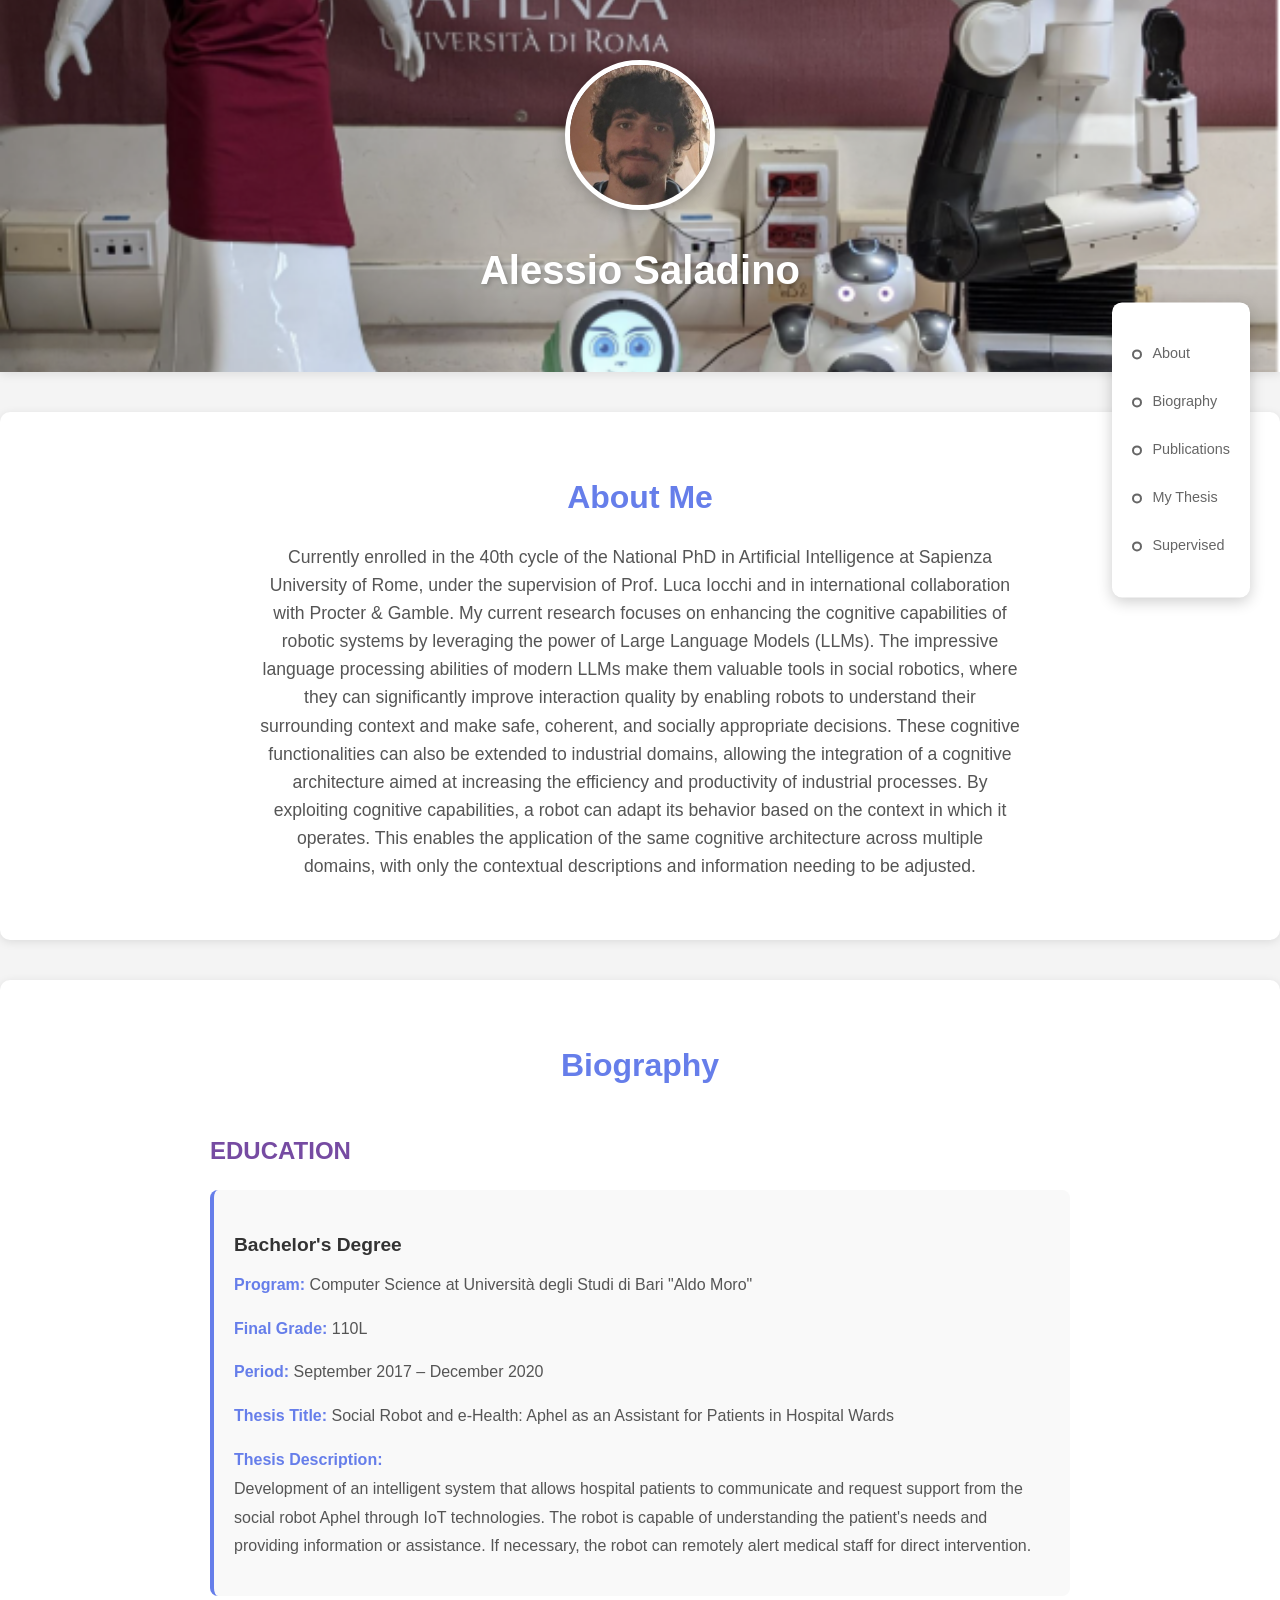
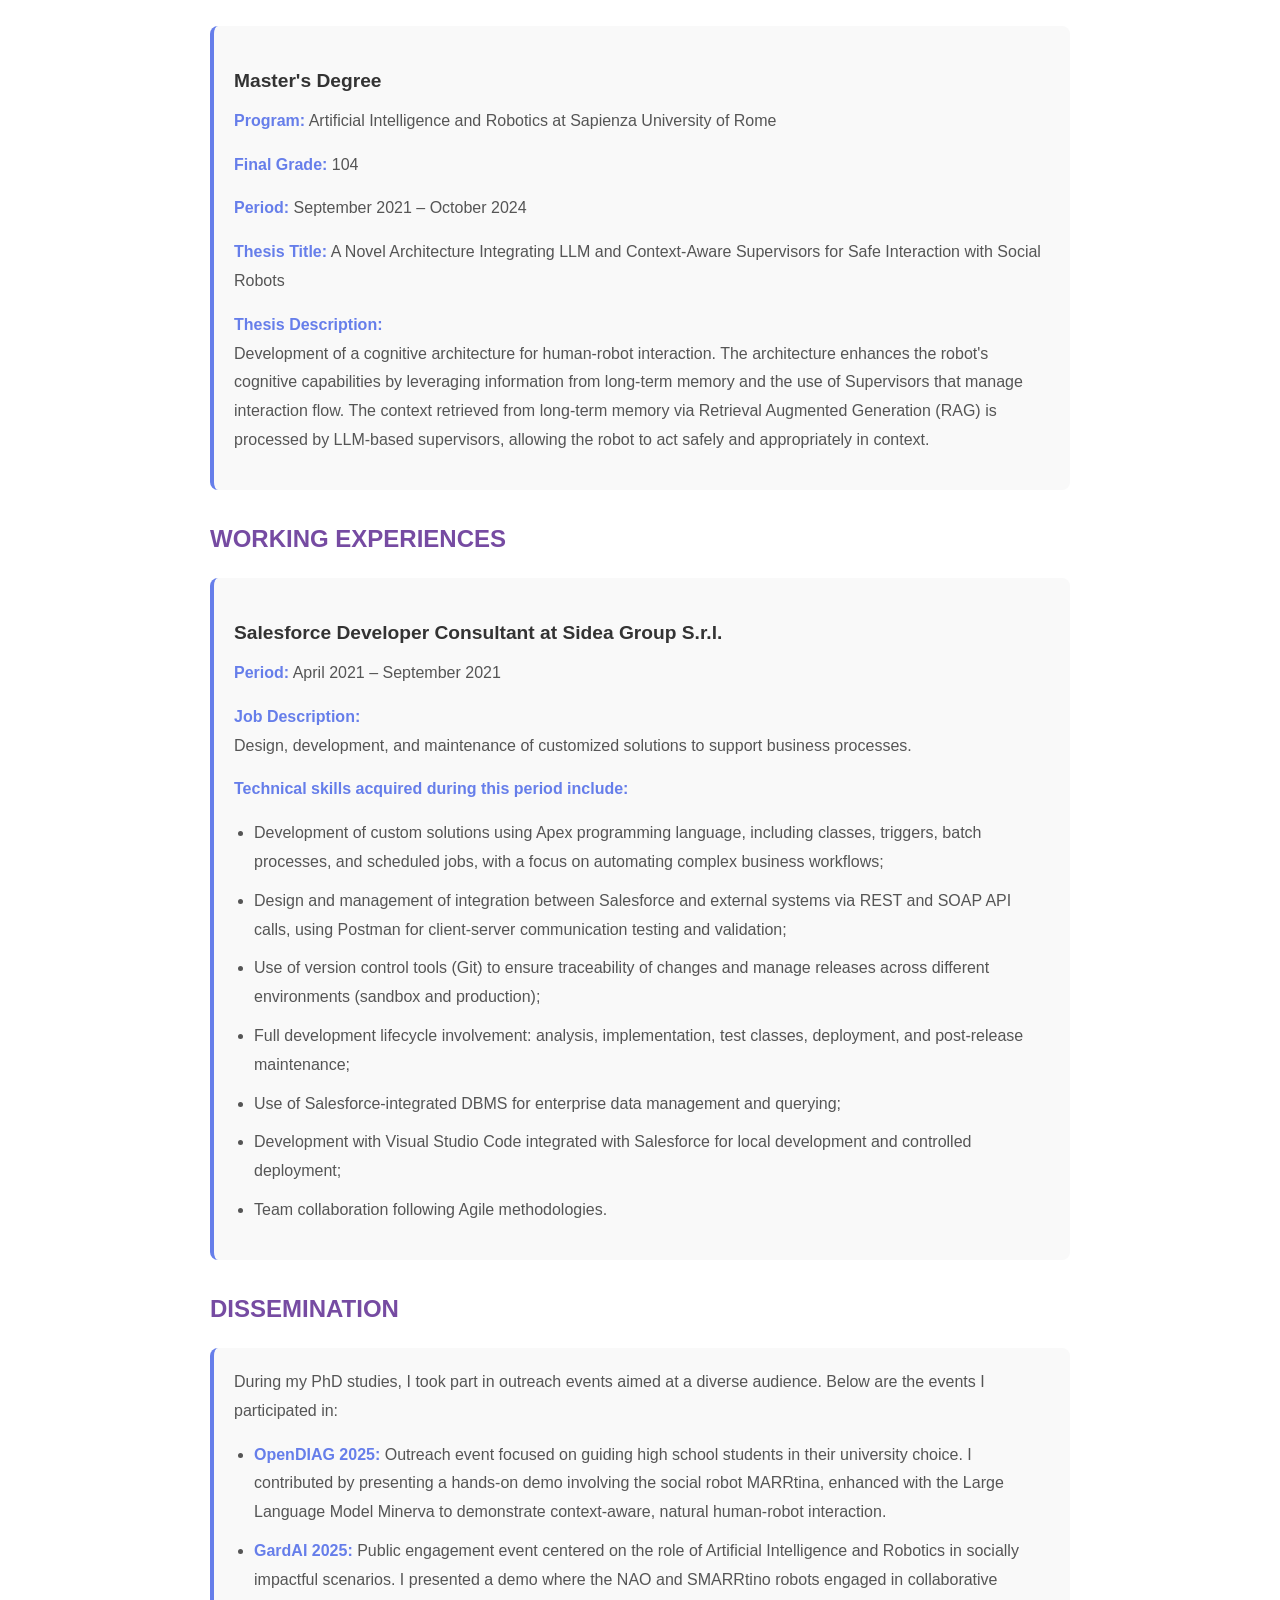
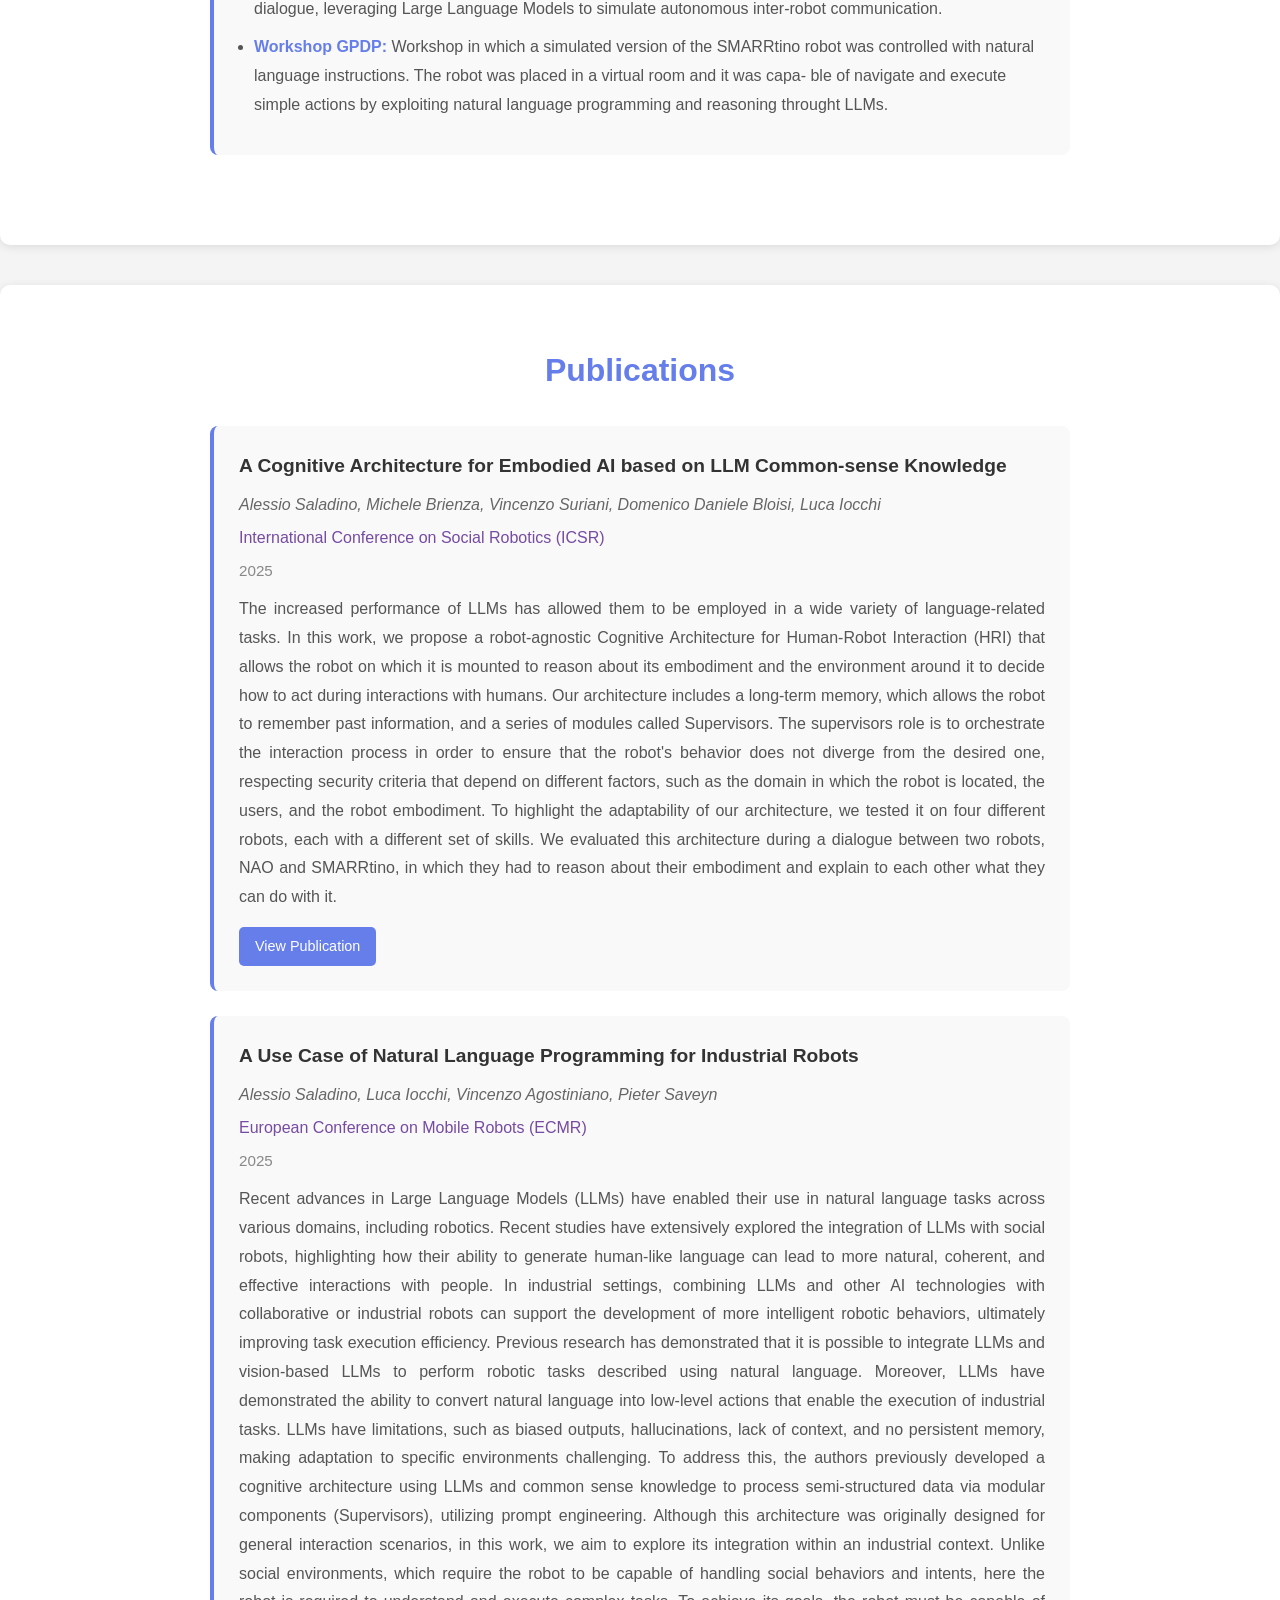
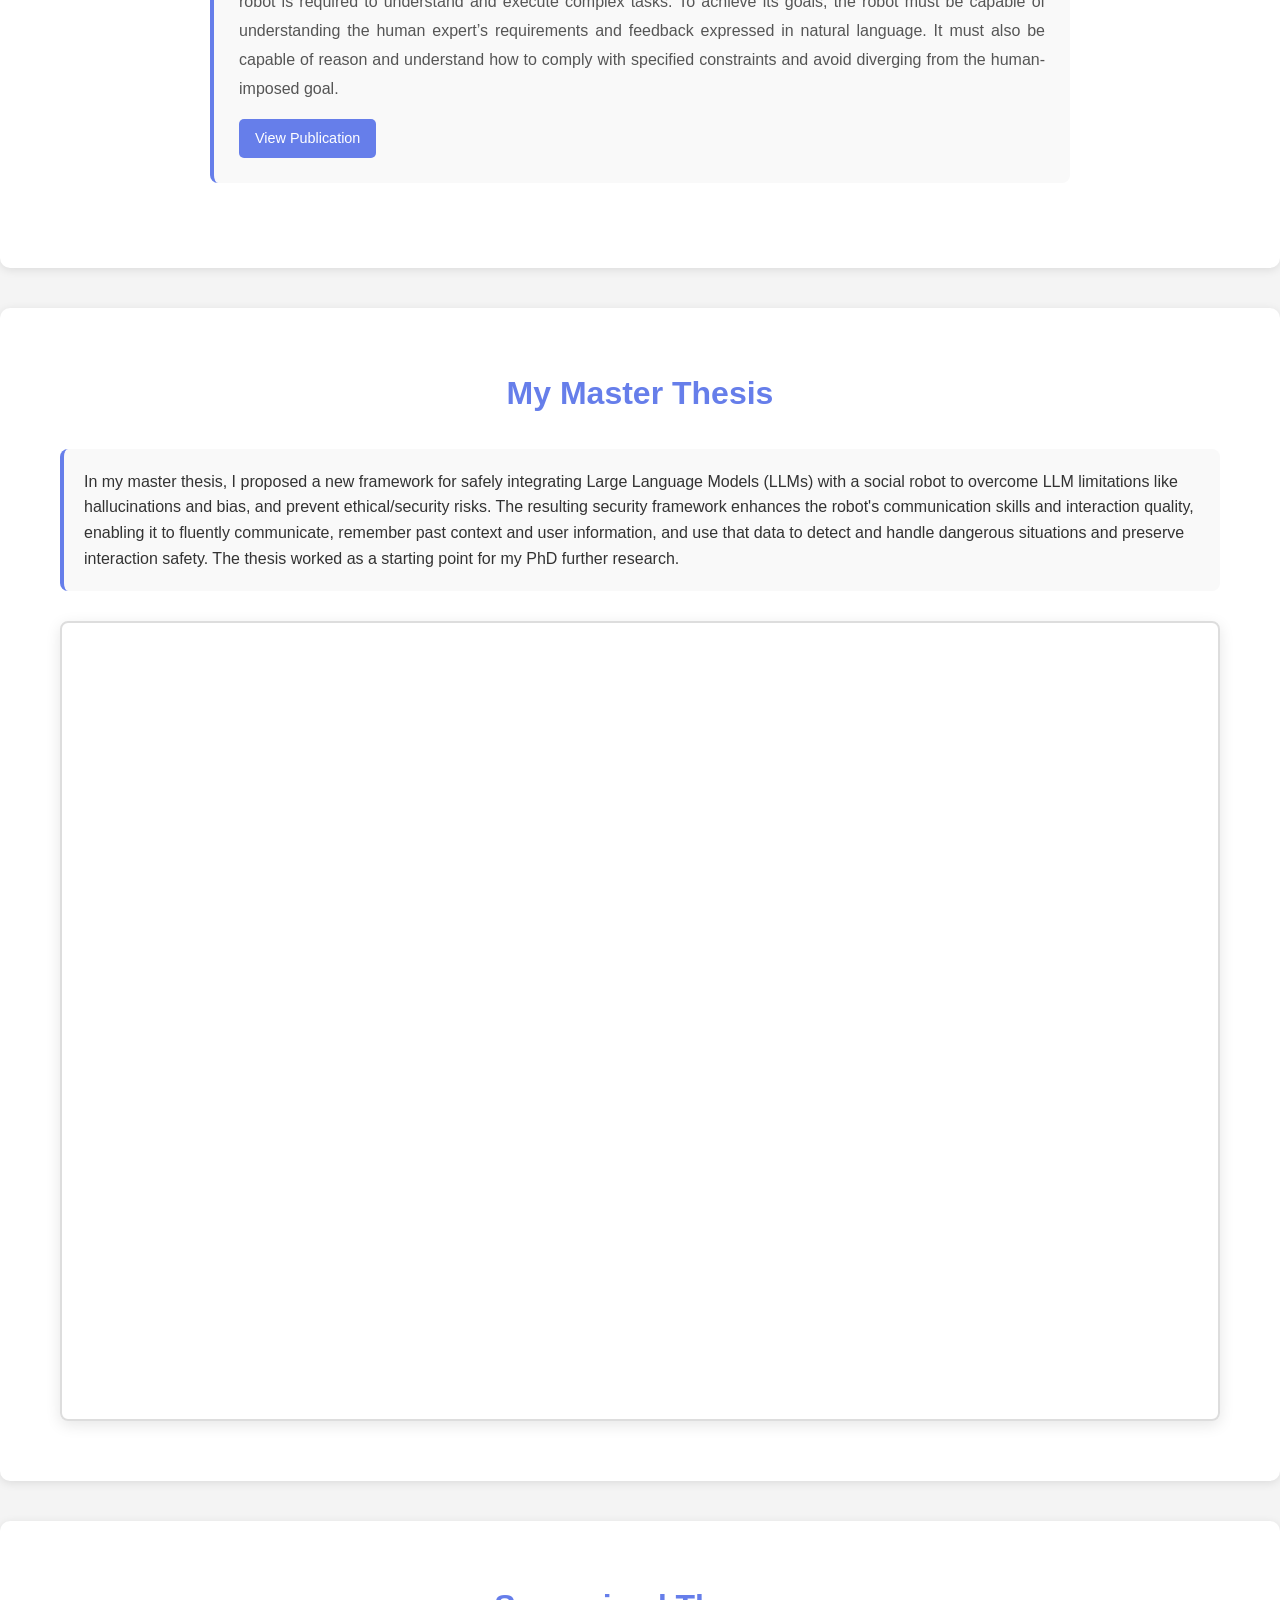
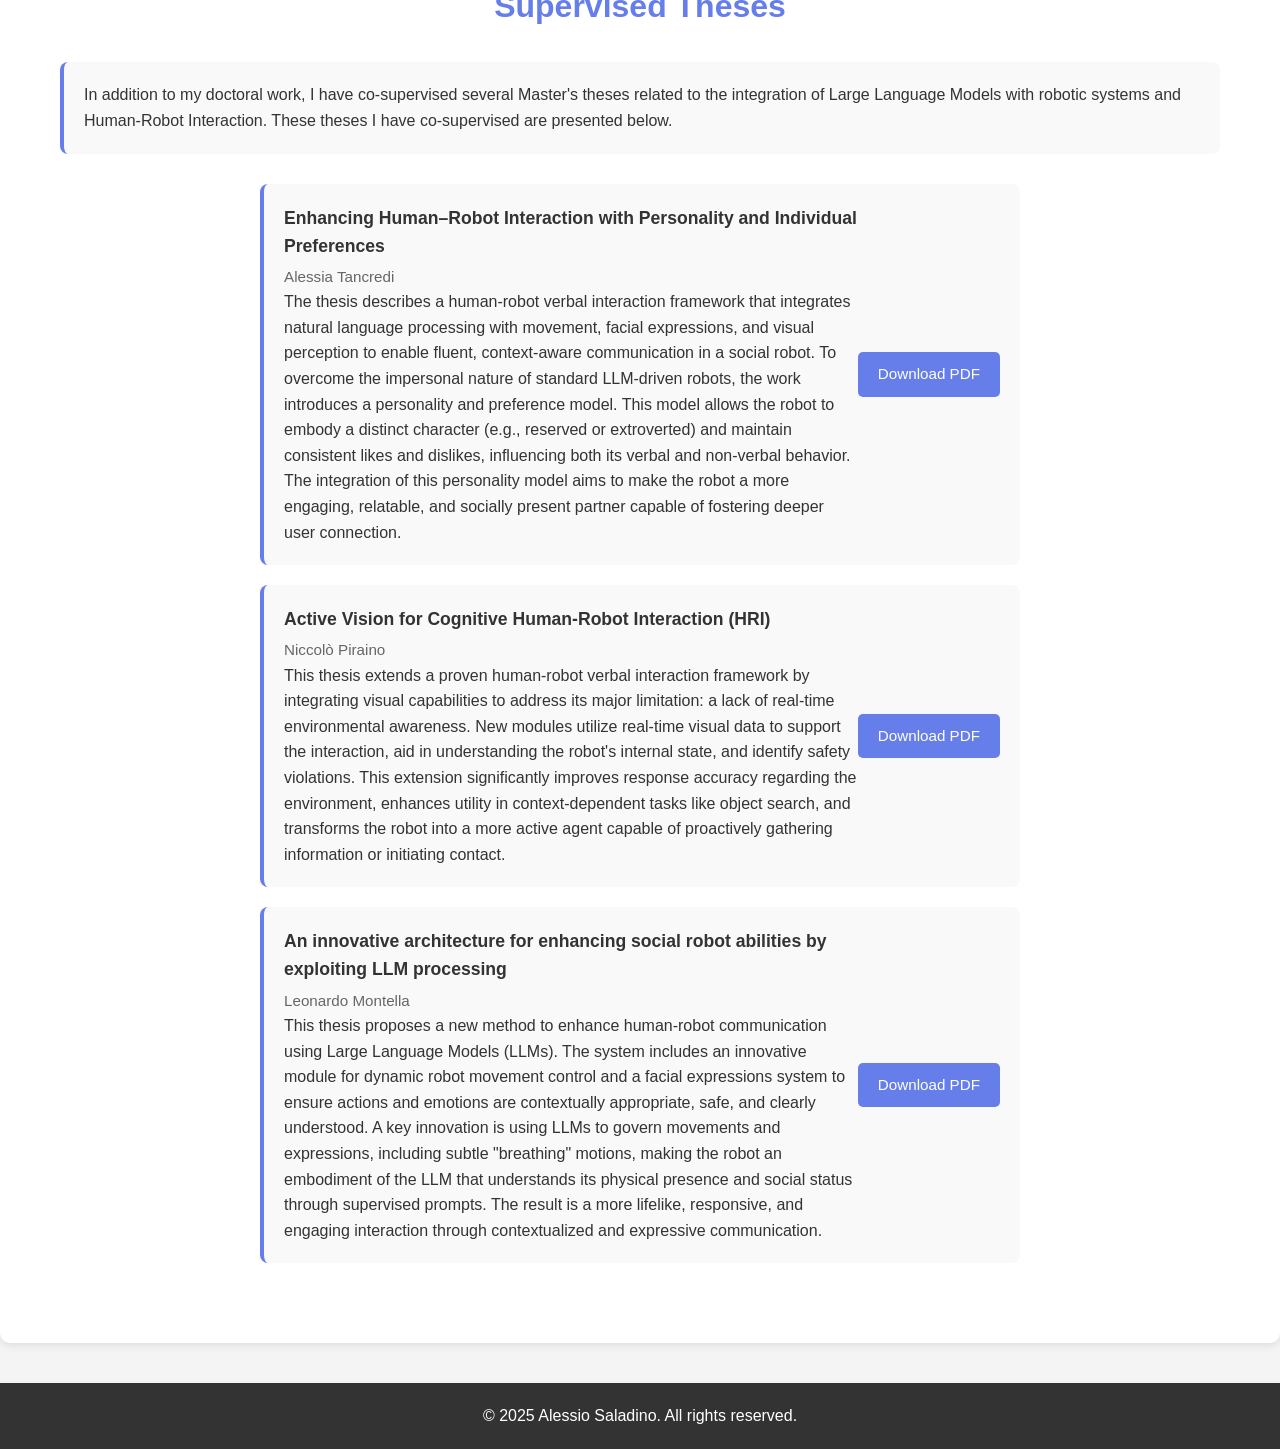
==== index.html @ 9eb8f5cb "added thesis" ====
<!DOCTYPE html>
<html lang="en">
<head>
    <meta charset="UTF-8">
    <meta name="viewport" content="width=device-width, initial-scale=1.0">
    <title>Alessio - Homepage</title>
    <style>
        * {
            margin: 0;
            padding: 0;
            box-sizing: border-box;
        }

        body {
            font-family: 'Segoe UI', Tahoma, Geneva, Verdana, sans-serif;
            line-height: 1.6;
            color: #333;
            background-color: #f4f4f4;
        }

        .container {
            max-width: 1200px;
            margin: 0 auto;
            padding: 0 20px;
        }

        /* Sidebar Navigation */
        .sidebar {
            position: fixed;
            top: 50%;
            right: 30px;
            transform: translateY(-50%);
            background: white;
            padding: 20px 15px;
            border-radius: 10px;
            box-shadow: 0 4px 15px rgba(0,0,0,0.2);
            z-index: 1000;
            transition: opacity 0.3s ease;
        }

        .sidebar.hidden {
            opacity: 0;
            pointer-events: none;
        }

        .sidebar-nav {
            list-style: none;
        }

        .sidebar-nav li {
            margin: 15px 0;
        }

        .sidebar-nav a {
            display: flex;
            align-items: center;
            text-decoration: none;
            color: #666;
            font-size: 0.9em;
            transition: all 0.3s ease;
            padding: 5px;
        }

        .sidebar-nav a:hover {
            color: #667eea;
            transform: translateX(-3px);
        }

        .sidebar-nav a.active {
            color: #667eea;
            font-weight: bold;
        }

        .nav-dot {
            width: 10px;
            height: 10px;
            border-radius: 50%;
            border: 2px solid #666;
            margin-right: 10px;
            transition: all 0.3s ease;
        }

        .sidebar-nav a:hover .nav-dot,
        .sidebar-nav a.active .nav-dot {
            background: #667eea;
            border-color: #667eea;
        }

        /* Mobile sidebar toggle */
        .sidebar-toggle {
            display: none;
            position: fixed;
            bottom: 20px;
            right: 20px;
            width: 50px;
            height: 50px;
            background: #667eea;
            color: white;
            border: none;
            border-radius: 50%;
            font-size: 1.5em;
            cursor: pointer;
            box-shadow: 0 4px 15px rgba(0,0,0,0.3);
            z-index: 1001;
            transition: background 0.3s ease;
        }

        .sidebar-toggle:hover {
            background: #764ba2;
        }

        /* Header Section */
        header {
            background: url('background.png') center/contain no-repeat;
            background-size: 100% auto;
            color: white;
            padding: 60px 0;
            text-align: center;
            box-shadow: 0 2px 10px rgba(0,0,0,0.1);
        }

        .profile-picture {
            width: 150px;
            height: 150px;
            border-radius: 50%;
            border: 5px solid white;
            object-fit: cover;
            margin-bottom: 20px;
            box-shadow: 0 4px 15px rgba(0,0,0,0.2);
        }

        header h1 {
            font-size: 2.5em;
            margin-bottom: 10px;
            text-shadow: 2px 2px 4px rgba(0,0,0,0.2);
        }

        /* Description Section */
        .description {
            background: white;
            padding: 60px 0;
            margin: 40px 0;
            border-radius: 10px;
            box-shadow: 0 2px 10px rgba(0,0,0,0.1);
        }

        .description h2 {
            color: #667eea;
            margin-bottom: 20px;
            font-size: 2em;
            text-align: center;
        }

        .description p {
            font-size: 1.1em;
            color: #555;
            text-align: center;
            max-width: 800px;
            margin: 0 auto;
            padding: 0 20px;
        }

        /* Biography Section */
        .biography-section {
            background: white;
            padding: 60px 0;
            margin: 40px 0;
            border-radius: 10px;
            box-shadow: 0 2px 10px rgba(0,0,0,0.1);
        }

        .biography-section h2 {
            color: #667eea;
            margin-bottom: 40px;
            font-size: 2em;
            text-align: center;
        }

        .biography-section h3 {
            color: #764ba2;
            font-size: 1.5em;
            margin-top: 30px;
            margin-bottom: 20px;
        }

        .biography-section h4 {
            color: #333;
            font-size: 1.2em;
            margin-top: 20px;
            margin-bottom: 10px;
        }

        .biography-content {
            max-width: 900px;
            margin: 0 auto;
            padding: 0 20px;
            text-align: left;
        }

        .biography-content p {
            margin-bottom: 15px;
            color: #555;
            line-height: 1.8;
        }

        .biography-content ul {
            margin-left: 20px;
            margin-bottom: 15px;
            color: #555;
        }

        .biography-content li {
            margin-bottom: 10px;
            line-height: 1.8;
        }

        .degree-info {
            margin-bottom: 30px;
            padding: 20px;
            background: #f9f9f9;
            border-radius: 8px;
            border-left: 4px solid #667eea;
        }

        .info-label {
            font-weight: bold;
            color: #667eea;
        }

        /* Publications Section */
        .publications-section {
            background: white;
            padding: 60px 0;
            margin: 40px 0;
            border-radius: 10px;
            box-shadow: 0 2px 10px rgba(0,0,0,0.1);
        }

        .publications-section h2 {
            color: #667eea;
            margin-bottom: 30px;
            font-size: 2em;
            text-align: center;
        }

        .publication-list {
            max-width: 900px;
            margin: 0 auto;
            padding: 0 20px;
        }

        .publication-item {
            background: #f9f9f9;
            padding: 25px;
            margin-bottom: 25px;
            border-radius: 8px;
            border-left: 4px solid #667eea;
            transition: transform 0.2s ease, box-shadow 0.2s ease;
        }

        .publication-item:hover {
            transform: translateY(-2px);
            box-shadow: 0 4px 12px rgba(0,0,0,0.15);
        }

        .publication-title {
            font-size: 1.2em;
            font-weight: bold;
            color: #333;
            margin-bottom: 10px;
        }

        .publication-authors {
            color: #666;
            font-style: italic;
            margin-bottom: 8px;
        }

        .publication-venue {
            color: #764ba2;
            font-weight: 500;
            margin-bottom: 8px;
        }

        .publication-year {
            color: #888;
            font-size: 0.95em;
            margin-bottom: 12px;
        }

        .publication-abstract {
            color: #555;
            line-height: 1.8;
            margin-bottom: 15px;
            text-align: justify;
        }

        .publication-link {
            display: inline-block;
            padding: 8px 16px;
            background: #667eea;
            color: white;
            text-decoration: none;
            border-radius: 5px;
            font-size: 0.9em;
            transition: background 0.3s ease;
        }

        .publication-link:hover {
            background: #764ba2;
        }

        /* Thesis Section */
        .thesis-section {
            background: white;
            padding: 60px 0;
            margin: 40px 0;
            border-radius: 10px;
            box-shadow: 0 2px 10px rgba(0,0,0,0.1);
        }

        .thesis-section h2 {
            color: #667eea;
            margin-bottom: 30px;
            font-size: 2em;
            text-align: center;
        }

        .pdf-container {
            width: 100%;
            height: 800px;
            border: 2px solid #ddd;
            border-radius: 8px;
            overflow: hidden;
            box-shadow: 0 4px 15px rgba(0,0,0,0.1);
        }

        .pdf-container iframe {
            width: 100%;
            height: 100%;
            border: none;
        }

        .pdf-fallback {
            text-align: center;
            padding: 40px;
        }

        .pdf-fallback a {
            display: inline-block;
            padding: 15px 30px;
            background: #667eea;
            color: white;
            text-decoration: none;
            border-radius: 5px;
            font-size: 1.1em;
            transition: background 0.3s ease;
        }

        .pdf-fallback a:hover {
            background: #764ba2;
        }

        /* Supervised Theses Section */
        .supervised-section {
            background: white;
            padding: 60px 0;
            margin: 40px 0;
            border-radius: 10px;
            box-shadow: 0 2px 10px rgba(0,0,0,0.1);
        }

        .supervised-section h2 {
            color: #667eea;
            margin-bottom: 30px;
            font-size: 2em;
            text-align: center;
        }

        .thesis-list {
            max-width: 800px;
            margin: 0 auto;
            padding: 0 20px;
        }

        .thesis-item {
            background: #f9f9f9;
            padding: 20px;
            margin-bottom: 20px;
            border-radius: 8px;
            border-left: 4px solid #667eea;
            display: flex;
            justify-content: space-between;
            align-items: center;
            transition: transform 0.2s ease, box-shadow 0.2s ease;
        }

        .thesis-item:hover {
            transform: translateY(-2px);
            box-shadow: 0 4px 12px rgba(0,0,0,0.15);
        }

        .thesis-info {
            flex: 1;
        }

        .thesis-title {
            font-size: 1.1em;
            font-weight: bold;
            color: #333;
            margin-bottom: 5px;
        }

        .thesis-author {
            color: #666;
            font-size: 0.95em;
        }

        .download-btn {
            display: inline-block;
            padding: 10px 20px;
            background: #667eea;
            color: white;
            text-decoration: none;
            border-radius: 5px;
            font-size: 0.95em;
            transition: background 0.3s ease;
            white-space: nowrap;
        }

        .download-btn:hover {
            background: #764ba2;
        }

        /* Footer */
        footer {
            background: #333;
            color: white;
            text-align: center;
            padding: 20px 0;
            margin-top: 40px;
        }

        /* Responsive Design */
        @media (max-width: 768px) {
            header h1 {
                font-size: 2em;
            }

            .profile-picture {
                width: 120px;
                height: 120px;
            }

            .sidebar {
                top: auto;
                bottom: 80px;
                right: 20px;
                transform: none;
            }

            .sidebar.mobile-hidden {
                opacity: 0;
                pointer-events: none;
            }

            .sidebar-toggle {
                display: block;
            }

            .description h2,
            .biography-section h2,
            .publications-section h2,
            .thesis-section h2,
            .supervised-section h2 {
                font-size: 1.5em;
            }

            .publication-title {
                font-size: 1.1em;
            }

            .thesis-item {
                flex-direction: column;
                align-items: flex-start;
            }

            .download-btn {
                margin-top: 10px;
                width: 100%;
                text-align: center;
            }

            .biography-section h3 {
                font-size: 1.3em;
            }

            .biography-section h4 {
                font-size: 1.1em;
            }

            .pdf-container {
                height: 600px;
            }
        }
    </style>
</head>
<body>
    <!-- Sidebar Navigation -->
    <nav class="sidebar mobile-hidden">
        <ul class="sidebar-nav">
            <li><a href="#about" class="nav-link"><span class="nav-dot"></span>About</a></li>
            <li><a href="#biography" class="nav-link"><span class="nav-dot"></span>Biography</a></li>
            <li><a href="#publications" class="nav-link"><span class="nav-dot"></span>Publications</a></li>
            <li><a href="#thesis" class="nav-link"><span class="nav-dot"></span>My Thesis</a></li>
            <li><a href="#supervised" class="nav-link"><span class="nav-dot"></span>Supervised</a></li>
        </ul>
    </nav>

    <!-- Mobile Sidebar Toggle -->
    <button class="sidebar-toggle" onclick="toggleSidebar()">☰</button>

    <!-- Header with Profile -->
    <header id="home">
        <div class="container">
            <img src="profile.jpg" alt="Profile Picture" class="profile-picture">
            <h1>Alessio Saladino</h1>
        </div>
    </header>

    <!-- Description Section -->
    <section class="description" id="about">
        <div class="container">
            <h2>About Me</h2>
            <p>Currently enrolled in the 40th cycle of the National PhD in Artificial Intelligence at Sapienza University of Rome, under the supervision of Prof. Luca Iocchi and in international collaboration with Procter & Gamble. My current research focuses on enhancing the cognitive capabilities of robotic systems by leveraging the power of Large Language Models (LLMs). The impressive language processing abilities of modern LLMs make them valuable tools in social robotics, where they can significantly improve interaction quality by enabling robots to understand their surrounding context and make safe, coherent, and socially appropriate decisions. These cognitive functionalities can also be extended to industrial domains, allowing the integration of a cognitive architecture aimed at increasing the efficiency and productivity of industrial processes. By exploiting cognitive capabilities, a robot can adapt its behavior based on the context in which it operates. This enables the application of the same cognitive architecture across multiple domains, with only the contextual descriptions and information needing to be adjusted.</p>
        </div>
    </section>

    <!-- Biography Section -->
    <section class="biography-section" id="biography">
        <div class="container">
            <h2>Biography</h2>
            <div class="biography-content">
                
                <h3>EDUCATION</h3>
                
                <div class="degree-info">
                    <h4>Bachelor's Degree</h4>
                    <p><span class="info-label">Program:</span> Computer Science at Università degli Studi di Bari "Aldo Moro"</p>
                    <p><span class="info-label">Final Grade:</span> 110L</p>
                    <p><span class="info-label">Period:</span> September 2017 – December 2020</p>
                    <p><span class="info-label">Thesis Title:</span> Social Robot and e-Health: Aphel as an Assistant for Patients in Hospital Wards</p>
                    <p><span class="info-label">Thesis Description:</span><br>
                    Development of an intelligent system that allows hospital patients to communicate and request support from the social robot Aphel through IoT technologies. The robot is capable of understanding the patient's needs and providing information or assistance. If necessary, the robot can remotely alert medical staff for direct intervention.</p>
                </div>

                <div class="degree-info">
                    <h4>Master's Degree</h4>
                    <p><span class="info-label">Program:</span> Artificial Intelligence and Robotics at Sapienza University of Rome</p>
                    <p><span class="info-label">Final Grade:</span> 104</p>
                    <p><span class="info-label">Period:</span> September 2021 – October 2024</p>
                    <p><span class="info-label">Thesis Title:</span> A Novel Architecture Integrating LLM and Context-Aware Supervisors for Safe Interaction with Social Robots</p>
                    <p><span class="info-label">Thesis Description:</span><br>
                    Development of a cognitive architecture for human-robot interaction. The architecture enhances the robot's cognitive capabilities by leveraging information from long-term memory and the use of Supervisors that manage interaction flow. The context retrieved from long-term memory via Retrieval Augmented Generation (RAG) is processed by LLM-based supervisors, allowing the robot to act safely and appropriately in context.</p>
                </div>

                <h3>WORKING EXPERIENCES</h3>
                
                <div class="degree-info">
                    <h4>Salesforce Developer Consultant at Sidea Group S.r.l.</h4>
                    <p><span class="info-label">Period:</span> April 2021 – September 2021</p>
                    <p><span class="info-label">Job Description:</span><br>
                    Design, development, and maintenance of customized solutions to support business processes.</p>
                    <p><span class="info-label">Technical skills acquired during this period include:</span></p>
                    <ul>
                        <li>Development of custom solutions using Apex programming language, including classes, triggers, batch processes, and scheduled jobs, with a focus on automating complex business workflows;</li>
                        <li>Design and management of integration between Salesforce and external systems via REST and SOAP API calls, using Postman for client-server communication testing and validation;</li>
                        <li>Use of version control tools (Git) to ensure traceability of changes and manage releases across different environments (sandbox and production);</li>
                        <li>Full development lifecycle involvement: analysis, implementation, test classes, deployment, and post-release maintenance;</li>
                        <li>Use of Salesforce-integrated DBMS for enterprise data management and querying;</li>
                        <li>Development with Visual Studio Code integrated with Salesforce for local development and controlled deployment;</li>
                        <li>Team collaboration following Agile methodologies.</li>
                    </ul>
                </div>
                    <h3>DISSEMINATION</h3>
                    
                    <div class="degree-info">
                    <p>During my PhD studies, I took part in outreach events aimed at a diverse audience. Below are the events I participated in:</p>
                    
                    <ul>
                        
                        
                        <li><span class="info-label">OpenDIAG 2025:</span> Outreach event focused on guiding high school students in their university choice. I contributed by presenting a hands-on demo involving the social robot MARRtina, enhanced with the Large Language Model Minerva to demonstrate context-aware, natural human-robot interaction.</li>
                        <li><span class="info-label">GardAI 2025:</span> Public engagement event centered on the role of Artificial Intelligence and Robotics in socially impactful scenarios. I presented a demo where the NAO and SMARRtino robots engaged in collaborative dialogue, leveraging Large Language Models to simulate autonomous inter-robot communication.</li>
                        <li><span class="info-label">Workshop GPDP:</span> Workshop in which a simulated version of the SMARRtino robot was controlled with natural language instructions. The robot was placed in a virtual room and it was capa- ble of navigate and execute simple actions by exploiting natural language programming and reasoning throught LLMs.</li>
                   
                    </ul>
                </div>
            </div>
        </div>
    </section>

    <!-- Publications Section -->
    <section class="publications-section" id="publications">
        <div class="container">
            <h2>Publications</h2>
            <div class="publication-list">
                <div class="publication-item">
                    <div class="publication-title">A Cognitive Architecture for Embodied AI based on LLM Common-sense Knowledge</div>
                    <div class="publication-authors">Alessio Saladino, Michele Brienza, Vincenzo Suriani, Domenico Daniele Bloisi, Luca Iocchi</div>
                    <div class="publication-venue">International Conference on Social Robotics (ICSR)</div>
                    <div class="publication-year">2025</div>
                    <div class="publication-abstract">
                        The increased performance of LLMs has allowed them to be employed in a wide variety of language-related tasks. In this work, we propose a robot-agnostic Cognitive Architecture for Human-Robot Interaction (HRI) that allows the robot on which it is mounted to reason about its embodiment and the environment around it to decide how to act during interactions with humans. Our architecture includes a long-term memory, which allows the robot to remember past information, and a series of modules called Supervisors. The supervisors role is to orchestrate the interaction process in order to ensure that the robot's behavior does not diverge from the desired one, respecting security criteria that depend on different factors, such as the domain in which the robot is located, the users, and the robot embodiment. To highlight the adaptability of our architecture, we tested it on four different robots, each with a different set of skills. We evaluated this architecture during a dialogue between two robots, NAO and SMARRtino, in which they had to reason about their embodiment and explain to each other what they can do with it.
                    </div>
                    <a href="https://iris.unibas.it/handle/11563/204559" target="_blank" class="publication-link">View Publication</a>
                </div>

                <div class="publication-item">
                    <div class="publication-title">A Use Case of Natural Language Programming for Industrial Robots</div>
                    <div class="publication-authors">Alessio Saladino, Luca Iocchi, Vincenzo Agostiniano, Pieter Saveyn</div>
                    <div class="publication-venue">European Conference on Mobile Robots (ECMR)</div>
                    <div class="publication-year">2025</div>
                    <div class="publication-abstract">
                        Recent advances in Large Language Models (LLMs) have enabled their use in natural language tasks across various domains, including robotics. Recent studies have extensively explored the integration of LLMs with social robots, highlighting how their ability to generate human-like language can lead to more natural, coherent, and effective interactions with people. In industrial settings, combining LLMs and other AI technologies with collaborative or industrial robots can support the development of more intelligent robotic behaviors, ultimately improving task execution efficiency. Previous research has demonstrated that it is possible to integrate LLMs and vision-based LLMs to perform robotic tasks described using natural language. Moreover, LLMs have demonstrated the ability to convert natural language into low-level actions that enable the execution of industrial tasks. LLMs have limitations, such as biased outputs, hallucinations, lack of context, and no persistent memory, making adaptation to specific environments challenging. To address this, the authors previously developed a cognitive architecture using LLMs and common sense knowledge to process semi-structured data via modular components (Supervisors), utilizing prompt engineering. Although this architecture was originally designed for general interaction scenarios, in this work, we aim to explore its integration within an industrial context. Unlike social environments, which require the robot to be capable of handling social behaviors and intents, here the robot is required to understand and execute complex tasks. To achieve its goals, the robot must be capable of understanding the human expert’s requirements and feedback expressed in natural language. It must also be capable of reason and understand how to comply with specified constraints and avoid diverging from the human-imposed goal. 
                    </div>
                    <a href="https://iris.uniroma1.it/handle/11573/1750041" target="_blank" class="publication-link">View Publication</a>
                </div>
            </div>
        </div>
    </section>

    <!-- Thesis PDF Section -->
    <section class="thesis-section" id="thesis">
        <div class="container">
            <h2>My Master Thesis</h2>

            <div class="degree-info">
                In my master thesis, I proposed a new framework for safely integrating Large Language Models (LLMs) with a social robot to overcome LLM limitations like hallucinations and bias, and prevent ethical/security risks. The resulting security framework enhances the robot's communication skills and interaction quality, enabling it to fluently communicate, remember past context and user information, and use that data to detect and handle dangerous situations and preserve interaction safety.
The thesis worked as a starting point for my PhD further research.
            </div>

            <div class="pdf-container">
                <iframe src="Tesi.pdf" type="application/pdf">
                    <div class="pdf-fallback">
                        <p>Your browser does not support direct PDF viewing.</p>
                        <a href="Tesi.pdf" download>Download Thesis (PDF)</a>
                    </div>
                </iframe>
            </div>
        </div>
    </section>

    <!-- Supervised Theses Section -->
    <section class="supervised-section" id="supervised">
        <div class="container">
            <h2>Supervised Theses</h2>
        <div class="degree-info"> 
            In addition to my doctoral work, I have co-supervised several Master's theses related to the integration of Large Language Models with robotic systems and Human-Robot Interaction.
These theses I have co-supervised are presented below.
        </div>

            <div class="thesis-list">

                <div class="thesis-item">
                    <div class="thesis-info">
                        <div class="thesis-title">Enhancing Human–Robot Interaction with Personality and
Individual Preferences</div>
                        <div class="thesis-author">Alessia Tancredi</div>

                        <div> The thesis describes a human-robot verbal interaction framework that integrates natural language processing with movement, facial expressions, and visual perception to enable fluent, context-aware communication in a social robot. To overcome the impersonal nature of standard LLM-driven robots, the work introduces a personality and preference model. This model allows the robot to embody a distinct character (e.g., reserved or extroverted) and maintain consistent likes and dislikes, influencing both its verbal and non-verbal behavior. The integration of this personality model aims to make the robot a more engaging, relatable, and socially present partner capable of fostering deeper user connection.</div>
                    </div>
                    <a href="supervised_thesis/Tancredi.pdf" class="download-btn" download>Download PDF</a>
                </div>


                <div class="thesis-item">
                    <div class="thesis-info">
                        <div class="thesis-title">Active Vision for Cognitive Human-Robot Interaction
(HRI)</div>
                        <div class="thesis-author">Niccolò Piraino</div>

                        <div>This thesis extends a proven human-robot verbal interaction framework by integrating visual capabilities to address its major limitation: a lack of real-time environmental awareness. New modules utilize real-time visual data to support the interaction, aid in understanding the robot's internal state, and identify safety violations. This extension significantly improves response accuracy regarding the environment, enhances utility in context-dependent tasks like object search, and transforms the robot into a more active agent capable of proactively gathering information or initiating contact.</div>
                    </div>
                    <a href="supervised_thesis/Piraino.pdf" class="download-btn" download>Download PDF</a>
                </div>

                <div class="thesis-item">
                    <div class="thesis-info">
                        <div class="thesis-title">An innovative architecture for enhancing social
robot abilities by exploiting LLM processing</div>
                        <div class="thesis-author">Leonardo Montella</div>
                        <div>This thesis proposes a new method to enhance human-robot communication using Large Language Models (LLMs). The system includes an innovative module for dynamic robot movement control and a facial expressions system to ensure actions and emotions are contextually appropriate, safe, and clearly understood. A key innovation is using LLMs to govern movements and expressions, including subtle "breathing" motions, making the robot an embodiment of the LLM that understands its physical presence and social status through supervised prompts. The result is a more lifelike, responsive, and engaging interaction through contextualized and expressive communication.</div>
                    </div>
                    <a href="supervised_thesis/Montella.pdf" class="download-btn" download>Download PDF</a>
                </div>
                
                
            </div>
        </div>
    </section>

    <!-- Footer -->
    <footer>
        <div class="container">
            <p>&copy; 2025 Alessio Saladino. All rights reserved.</p>
        </div>
    </footer>

    <script>
        // Smooth scrolling for navigation links
        document.querySelectorAll('.nav-link').forEach(link => {
            link.addEventListener('click', function(e) {
                e.preventDefault();
                const targetId = this.getAttribute('href');
                const targetSection = document.querySelector(targetId);
                targetSection.scrollIntoView({ behavior: 'smooth', block: 'start' });
            });
        });

        // Highlight active section in sidebar
        window.addEventListener('scroll', function() {
            const sections = document.querySelectorAll('section');
            const navLinks = document.querySelectorAll('.nav-link');
            
            let current = '';
            sections.forEach(section => {
                const sectionTop = section.offsetTop;
                const sectionHeight = section.clientHeight;
                if (window.pageYOffset >= sectionTop - 200) {
                    current = section.getAttribute('id');
                }
            });

            navLinks.forEach(link => {
                link.classList.remove('active');
                if (link.getAttribute('href') === '#' + current) {
                    link.classList.add('active');
                }
            });
        });

        // Toggle sidebar on mobile
        function toggleSidebar() {
            const sidebar = document.querySelector('.sidebar');
            sidebar.classList.toggle('mobile-hidden');
        }
    </script>
</body>
</html>
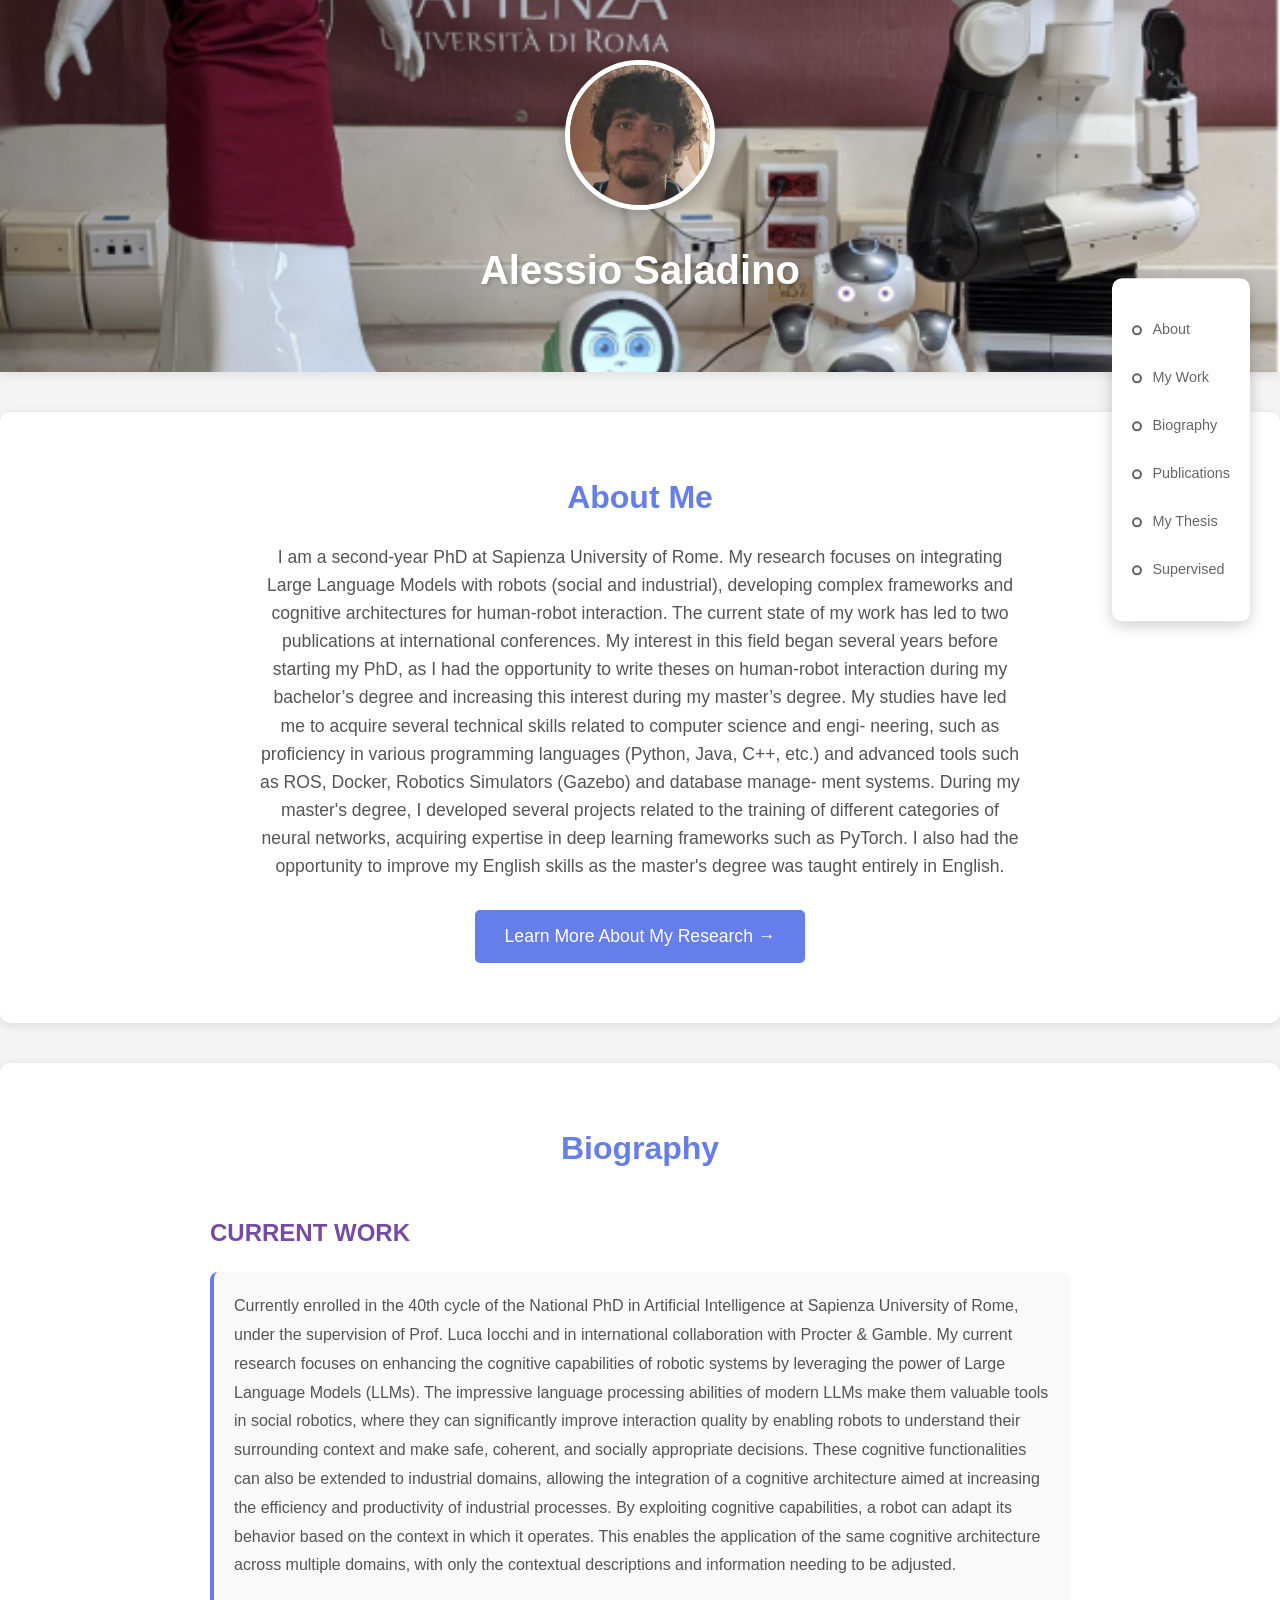
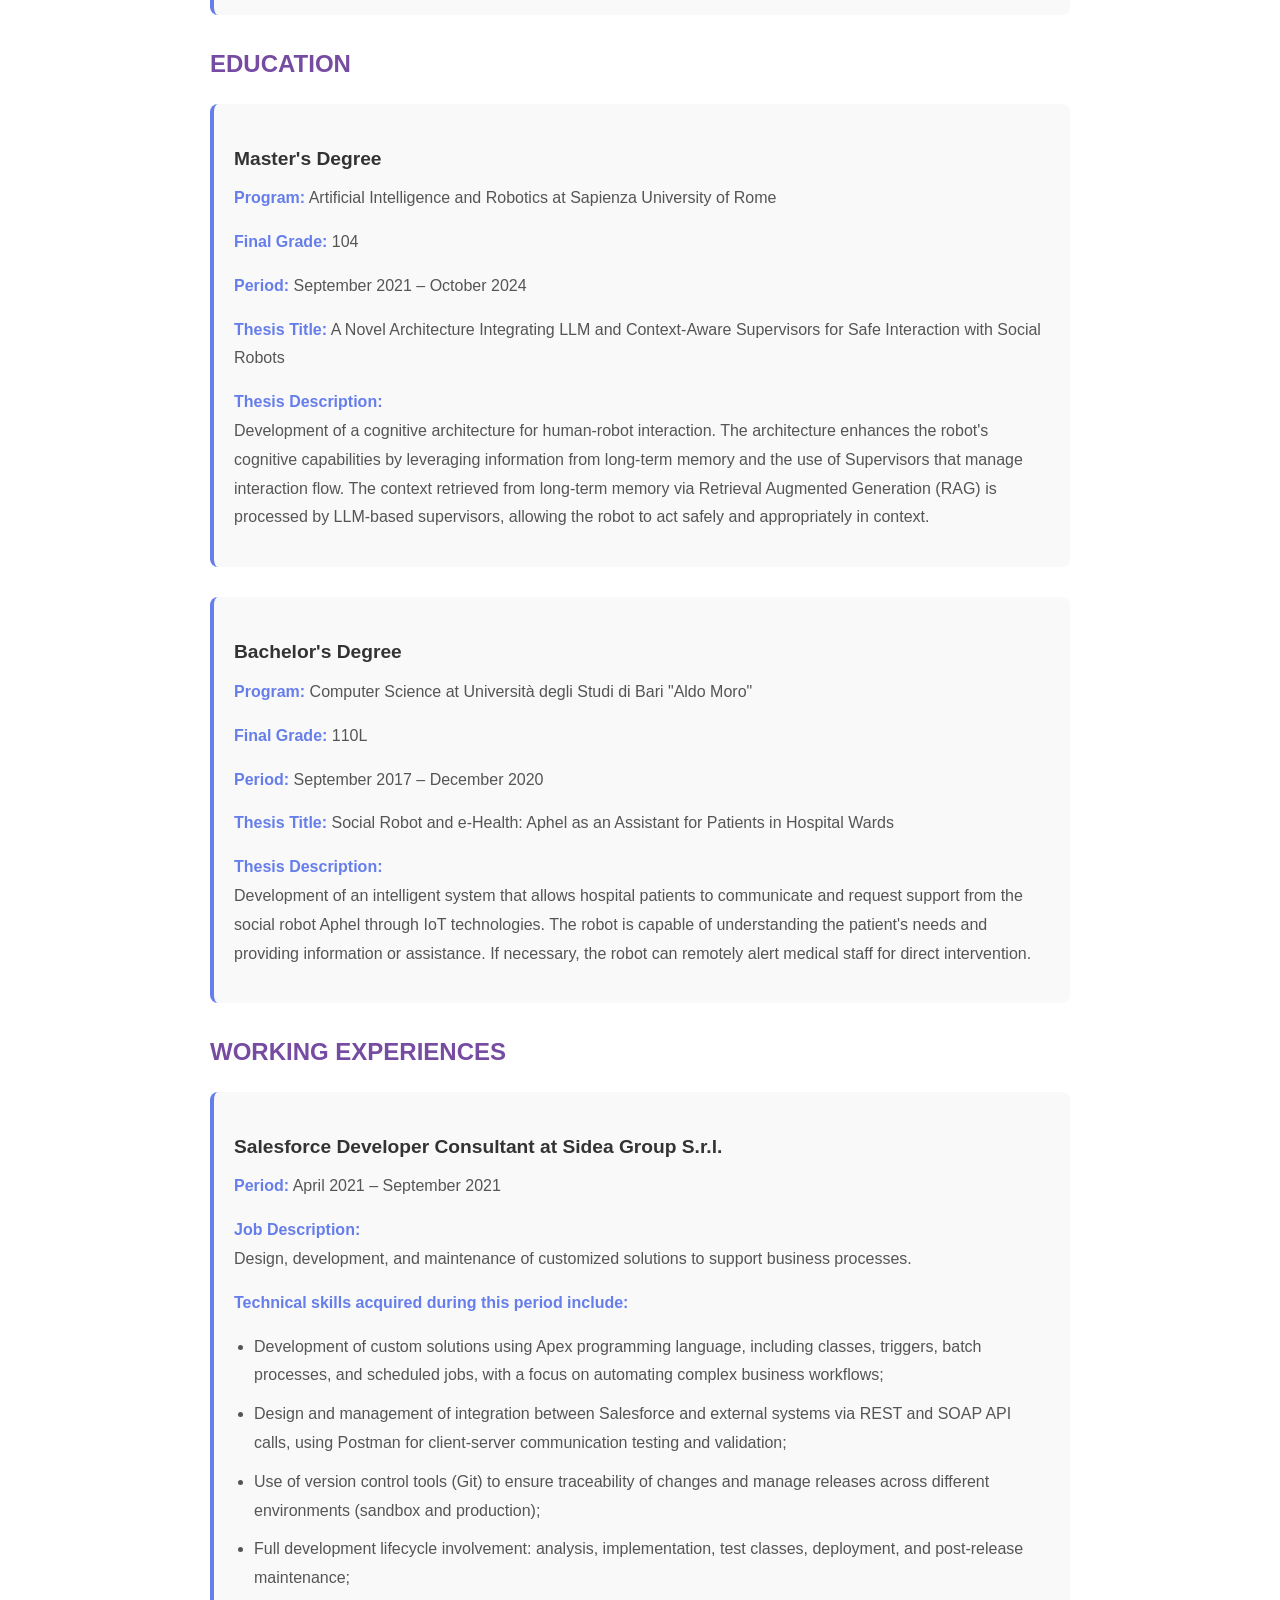
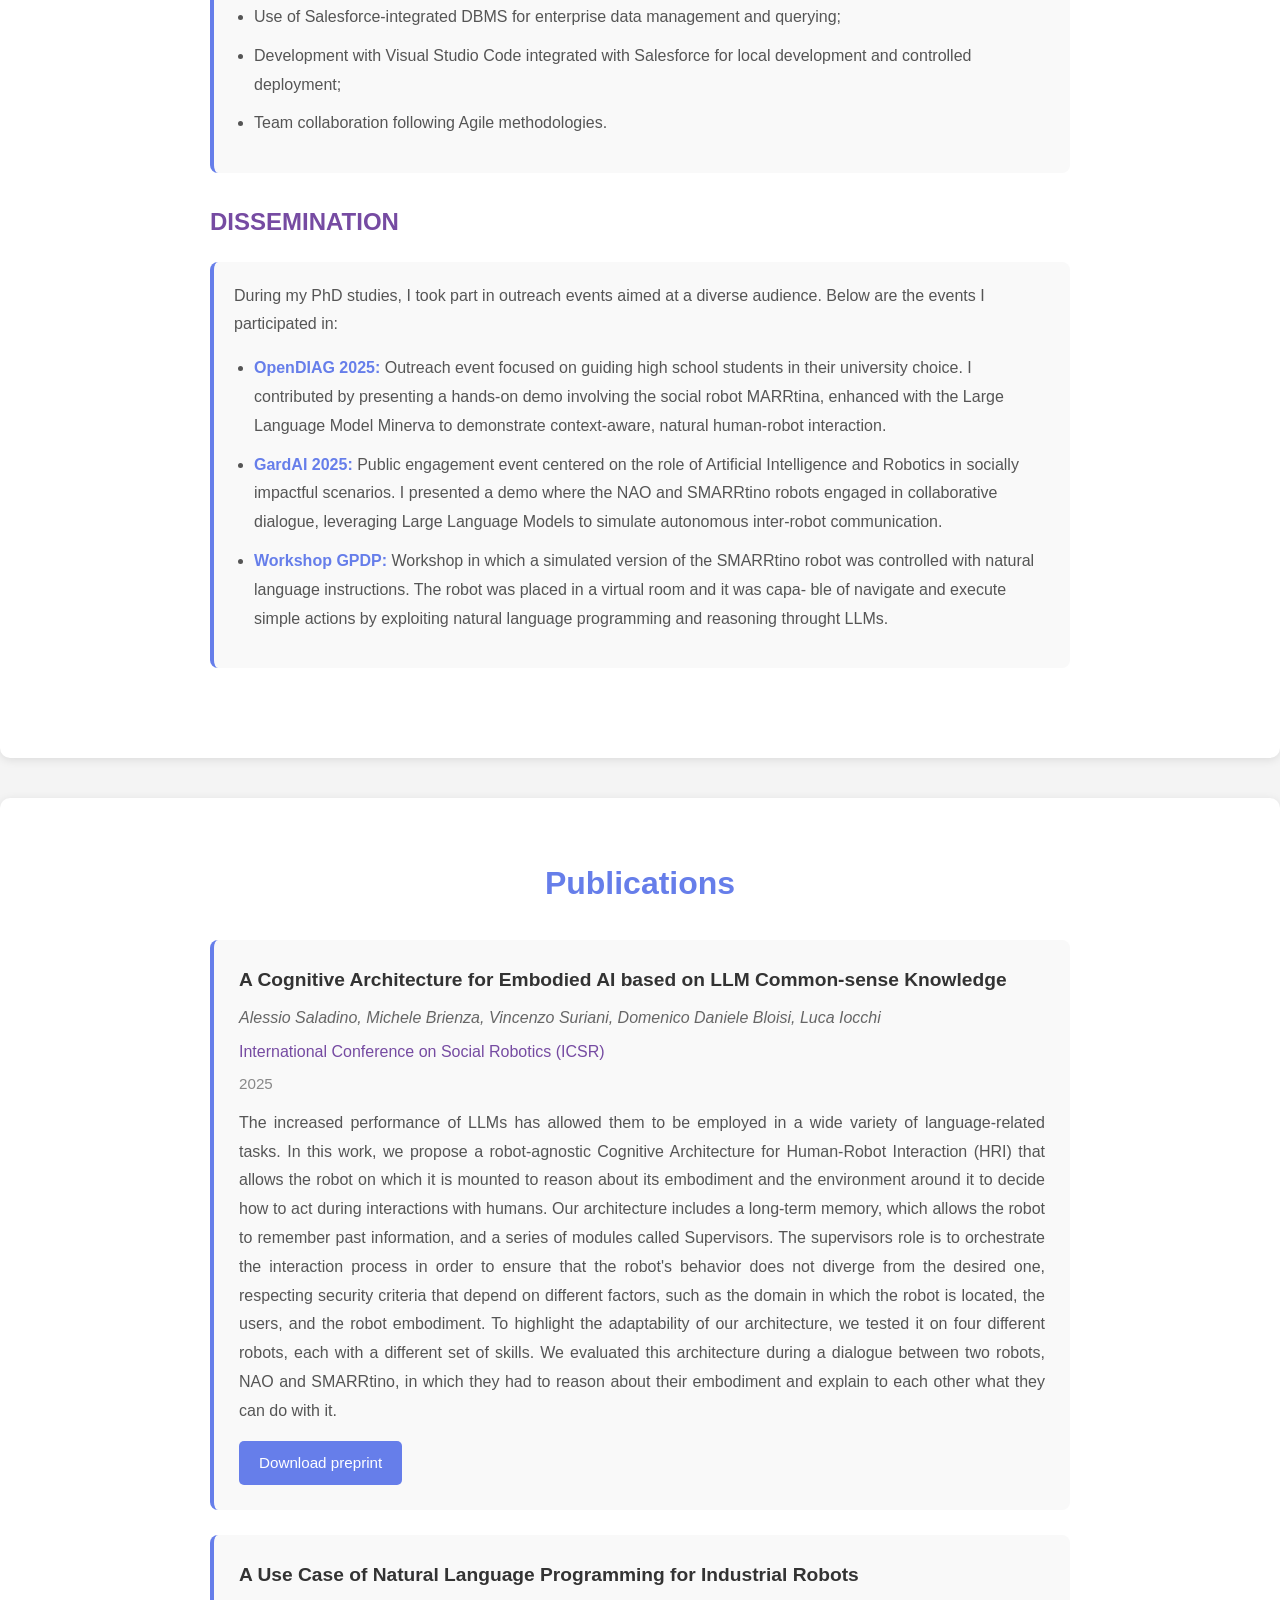
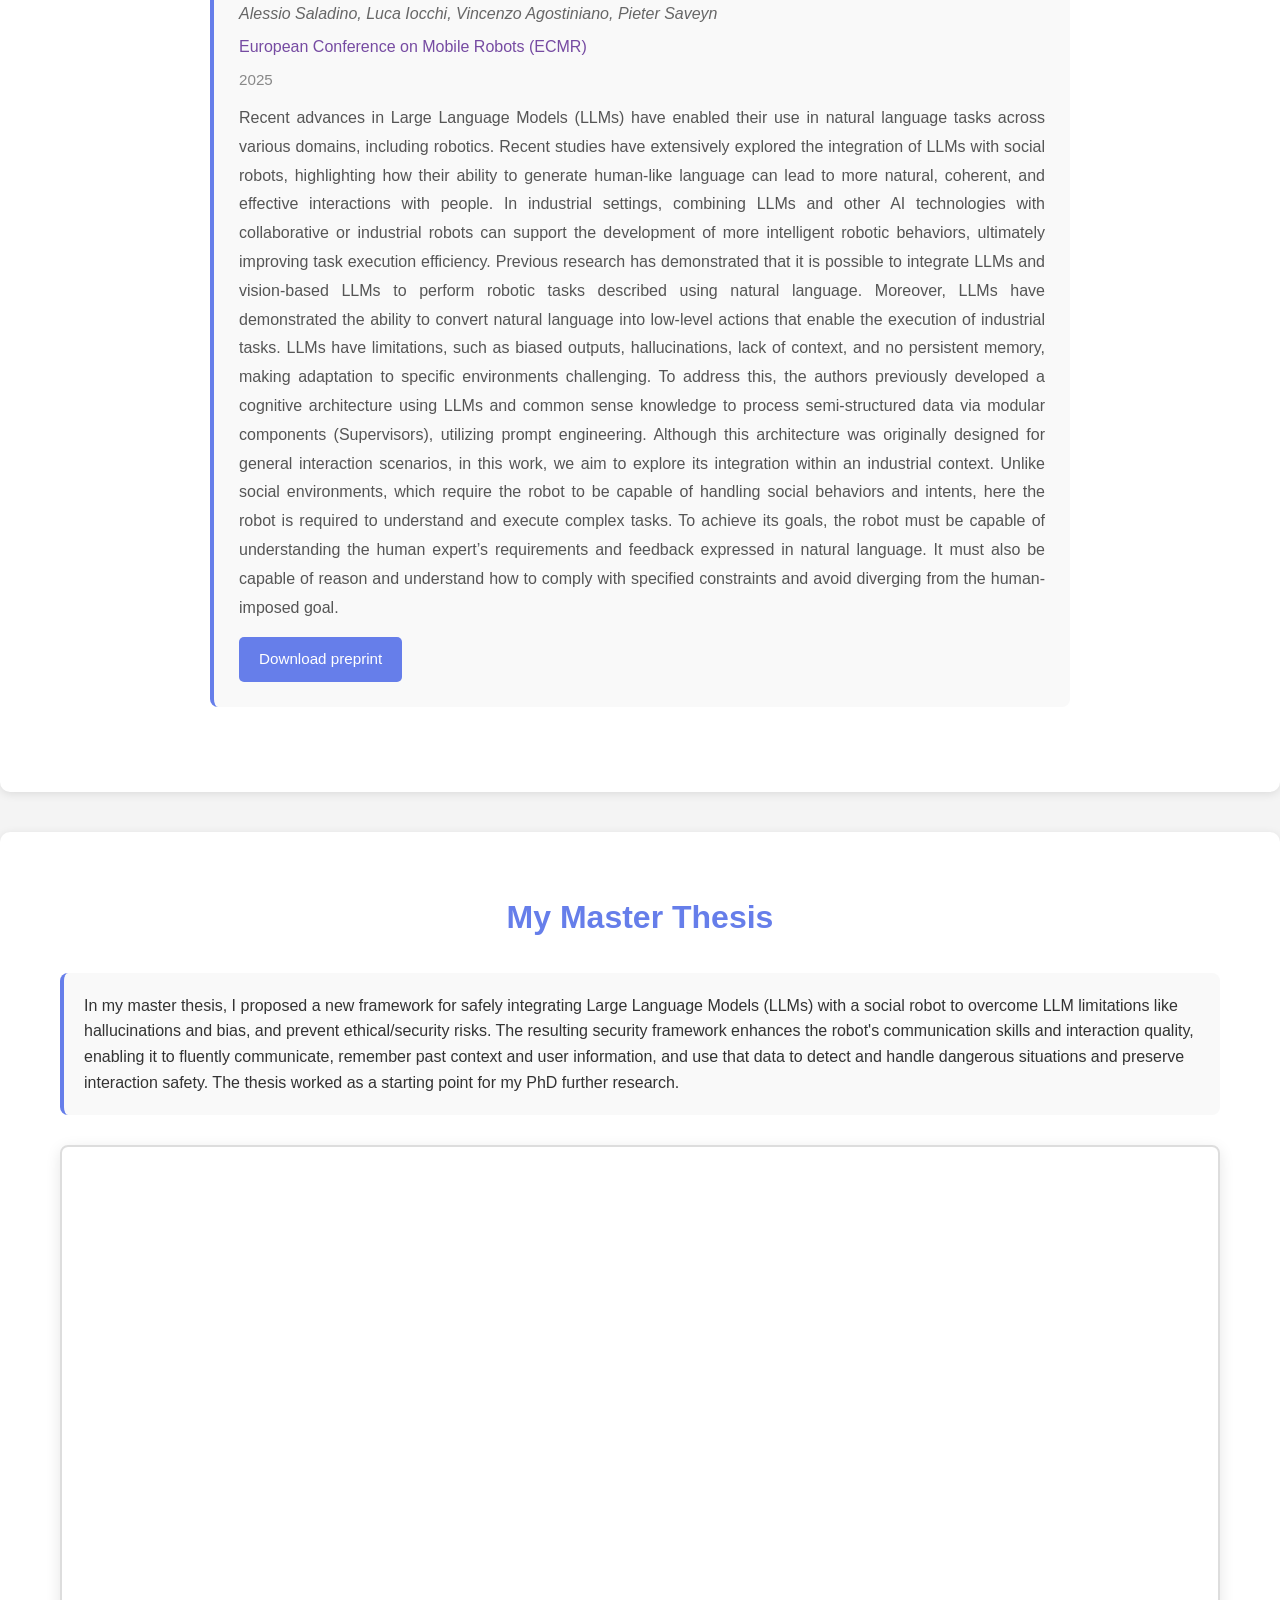
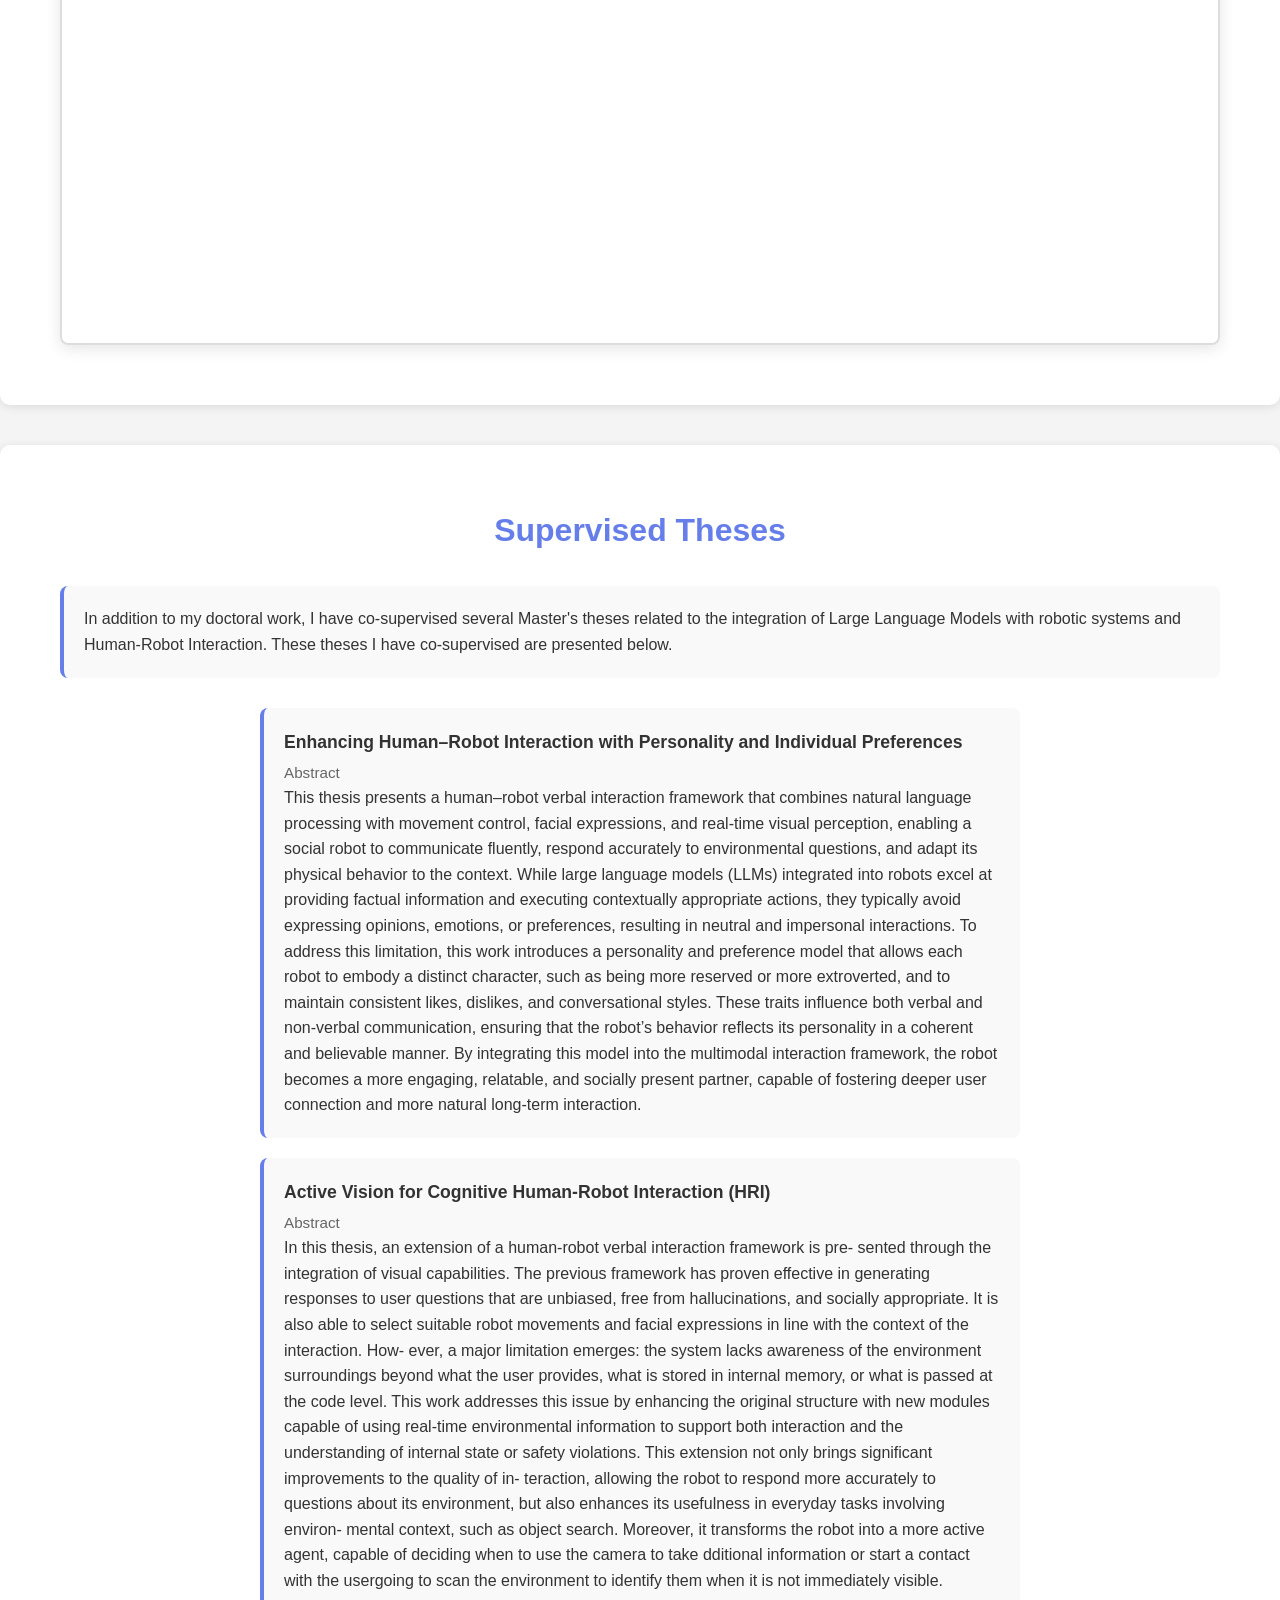
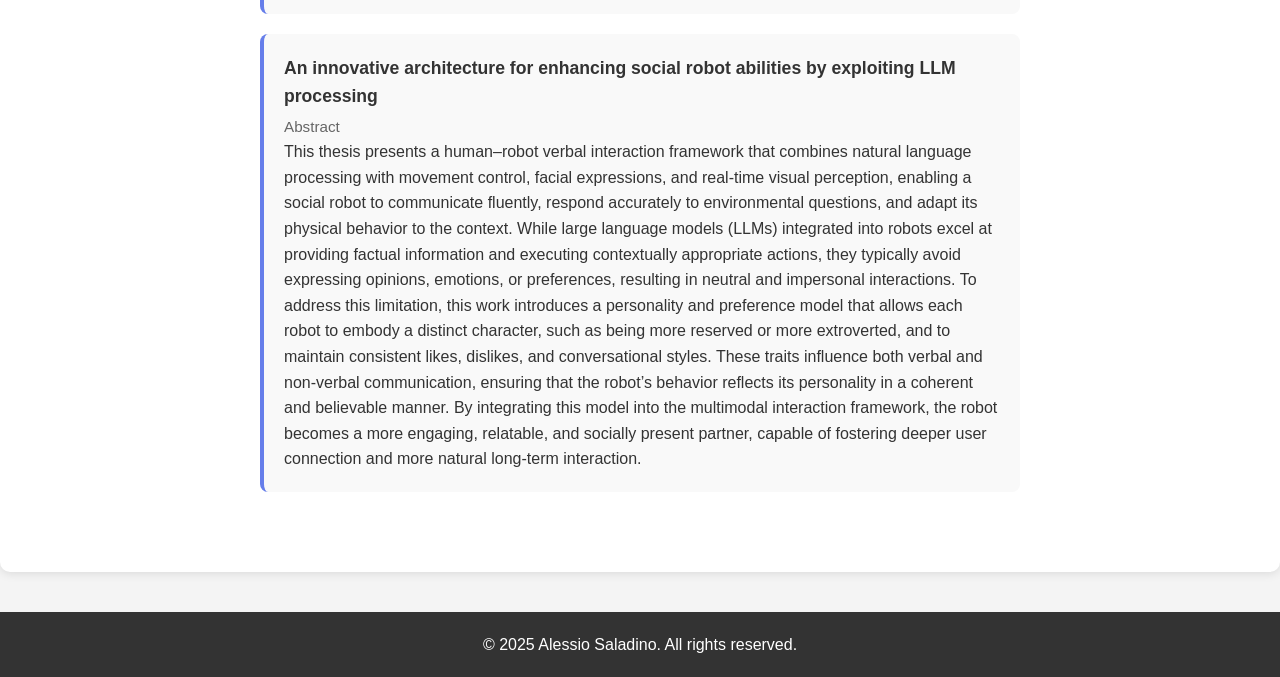
==== commit ed5ff83f: "updated" ====
--- a/index.html
+++ b/index.html
@@ -510,6 +510,7 @@
     <nav class="sidebar mobile-hidden">
         <ul class="sidebar-nav">
             <li><a href="#about" class="nav-link"><span class="nav-dot"></span>About</a></li>
+            <li><a href="work.html" class="nav-link"><span class="nav-dot"></span>My Work</a></li>
             <li><a href="#biography" class="nav-link"><span class="nav-dot"></span>Biography</a></li>
             <li><a href="#publications" class="nav-link"><span class="nav-dot"></span>Publications</a></li>
             <li><a href="#thesis" class="nav-link"><span class="nav-dot"></span>My Thesis</a></li>
@@ -532,7 +533,23 @@
     <section class="description" id="about">
         <div class="container">
             <h2>About Me</h2>
-            <p>Currently enrolled in the 40th cycle of the National PhD in Artificial Intelligence at Sapienza University of Rome, under the supervision of Prof. Luca Iocchi and in international collaboration with Procter & Gamble. My current research focuses on enhancing the cognitive capabilities of robotic systems by leveraging the power of Large Language Models (LLMs). The impressive language processing abilities of modern LLMs make them valuable tools in social robotics, where they can significantly improve interaction quality by enabling robots to understand their surrounding context and make safe, coherent, and socially appropriate decisions. These cognitive functionalities can also be extended to industrial domains, allowing the integration of a cognitive architecture aimed at increasing the efficiency and productivity of industrial processes. By exploiting cognitive capabilities, a robot can adapt its behavior based on the context in which it operates. This enables the application of the same cognitive architecture across multiple domains, with only the contextual descriptions and information needing to be adjusted.</p>
+            <p>I am a second-year PhD at Sapienza University of Rome. My research focuses on integrating
+Large Language Models with robots (social and industrial), developing complex frameworks
+and cognitive architectures for human-robot interaction. The current state of my work has led
+to two publications at international conferences.
+My interest in this field began several years before starting my PhD, as I had the opportunity
+to write theses on human-robot interaction during my bachelor’s degree and increasing this
+interest during my master’s degree.
+My studies have led me to acquire several technical skills related to computer science and engi-
+neering, such as proficiency in various programming languages (Python, Java, C++, etc.) and
+advanced tools such as ROS, Docker, Robotics Simulators (Gazebo) and database manage-
+ment systems. During my master's degree, I developed several projects related to the training
+of different categories of neural networks, acquiring expertise in deep learning frameworks such
+as PyTorch. I also had the opportunity to improve my English skills as the master's degree was
+taught entirely in English.</p>
+            <p style="text-align: center; margin-top: 30px;">
+                <a href="work.html" class="publication-link" style="padding: 12px 30px; font-size: 1em;">Learn More About My Research →</a>
+            </p>
         </div>
     </section>
 
@@ -542,8 +559,30 @@
             <h2>Biography</h2>
             <div class="biography-content">
                 
+
+                <h3>CURRENT WORK</h3>
+
+                <div class="degree-info">
+                     <p>Currently enrolled in the 40th cycle of the National PhD in Artificial Intelligence at Sapienza University of Rome, under the supervision of Prof. Luca Iocchi and in international collaboration with Procter & Gamble. My current research focuses on enhancing the cognitive capabilities of robotic systems by leveraging the power of Large Language Models (LLMs). The impressive language processing abilities of modern LLMs make them valuable tools in social robotics, where they can significantly improve interaction quality by enabling robots to understand their surrounding context and make safe, coherent, and socially appropriate decisions. These cognitive functionalities can also be extended to industrial domains, allowing the integration of a cognitive architecture aimed at increasing the efficiency and productivity of industrial processes. By exploiting cognitive capabilities, a robot can adapt its behavior based on the context in which it operates. This enables the application of the same cognitive architecture across multiple domains, with only the contextual descriptions and information needing to be adjusted.</p>
+                </div>
+
+
+
                 <h3>EDUCATION</h3>
                 
+
+
+                <div class="degree-info">
+                    <h4>Master's Degree</h4>
+                    <p><span class="info-label">Program:</span> Artificial Intelligence and Robotics at Sapienza University of Rome</p>
+                    <p><span class="info-label">Final Grade:</span> 104</p>
+                    <p><span class="info-label">Period:</span> September 2021 – October 2024</p>
+                    <p><span class="info-label">Thesis Title:</span> A Novel Architecture Integrating LLM and Context-Aware Supervisors for Safe Interaction with Social Robots</p>
+                    <p><span class="info-label">Thesis Description:</span><br>
+                    Development of a cognitive architecture for human-robot interaction. The architecture enhances the robot's cognitive capabilities by leveraging information from long-term memory and the use of Supervisors that manage interaction flow. The context retrieved from long-term memory via Retrieval Augmented Generation (RAG) is processed by LLM-based supervisors, allowing the robot to act safely and appropriately in context.</p>
+                </div>
+
+
                 <div class="degree-info">
                     <h4>Bachelor's Degree</h4>
                     <p><span class="info-label">Program:</span> Computer Science at Università degli Studi di Bari "Aldo Moro"</p>
@@ -554,15 +593,7 @@
                     Development of an intelligent system that allows hospital patients to communicate and request support from the social robot Aphel through IoT technologies. The robot is capable of understanding the patient's needs and providing information or assistance. If necessary, the robot can remotely alert medical staff for direct intervention.</p>
                 </div>
 
-                <div class="degree-info">
-                    <h4>Master's Degree</h4>
-                    <p><span class="info-label">Program:</span> Artificial Intelligence and Robotics at Sapienza University of Rome</p>
-                    <p><span class="info-label">Final Grade:</span> 104</p>
-                    <p><span class="info-label">Period:</span> September 2021 – October 2024</p>
-                    <p><span class="info-label">Thesis Title:</span> A Novel Architecture Integrating LLM and Context-Aware Supervisors for Safe Interaction with Social Robots</p>
-                    <p><span class="info-label">Thesis Description:</span><br>
-                    Development of a cognitive architecture for human-robot interaction. The architecture enhances the robot's cognitive capabilities by leveraging information from long-term memory and the use of Supervisors that manage interaction flow. The context retrieved from long-term memory via Retrieval Augmented Generation (RAG) is processed by LLM-based supervisors, allowing the robot to act safely and appropriately in context.</p>
-                </div>
+                
 
                 <h3>WORKING EXPERIENCES</h3>
                 
@@ -605,7 +636,7 @@
         <div class="container">
             <h2>Publications</h2>
             <div class="publication-list">
-                <div class="publication-item">
+                <div class="publication-item" id="icsr2025">
                     <div class="publication-title">A Cognitive Architecture for Embodied AI based on LLM Common-sense Knowledge</div>
                     <div class="publication-authors">Alessio Saladino, Michele Brienza, Vincenzo Suriani, Domenico Daniele Bloisi, Luca Iocchi</div>
                     <div class="publication-venue">International Conference on Social Robotics (ICSR)</div>
@@ -613,10 +644,12 @@
                     <div class="publication-abstract">
                         The increased performance of LLMs has allowed them to be employed in a wide variety of language-related tasks. In this work, we propose a robot-agnostic Cognitive Architecture for Human-Robot Interaction (HRI) that allows the robot on which it is mounted to reason about its embodiment and the environment around it to decide how to act during interactions with humans. Our architecture includes a long-term memory, which allows the robot to remember past information, and a series of modules called Supervisors. The supervisors role is to orchestrate the interaction process in order to ensure that the robot's behavior does not diverge from the desired one, respecting security criteria that depend on different factors, such as the domain in which the robot is located, the users, and the robot embodiment. To highlight the adaptability of our architecture, we tested it on four different robots, each with a different set of skills. We evaluated this architecture during a dialogue between two robots, NAO and SMARRtino, in which they had to reason about their embodiment and explain to each other what they can do with it.
                     </div>
-                    <a href="https://iris.unibas.it/handle/11563/204559" target="_blank" class="publication-link">View Publication</a>
-                </div>
-
-                <div class="publication-item">
+                    <a href="publications/ICSR_2025.pdf" class="download-btn" download>Download preprint</a>
+
+                    <!-- <a href="https://iris.unibas.it/handle/11563/204559" target="_blank" class="publication-link">View Publication</a> -->
+                </div>
+
+                <div class="publication-item" id="ecmr2025">
                     <div class="publication-title">A Use Case of Natural Language Programming for Industrial Robots</div>
                     <div class="publication-authors">Alessio Saladino, Luca Iocchi, Vincenzo Agostiniano, Pieter Saveyn</div>
                     <div class="publication-venue">European Conference on Mobile Robots (ECMR)</div>
@@ -624,7 +657,8 @@
                     <div class="publication-abstract">
                         Recent advances in Large Language Models (LLMs) have enabled their use in natural language tasks across various domains, including robotics. Recent studies have extensively explored the integration of LLMs with social robots, highlighting how their ability to generate human-like language can lead to more natural, coherent, and effective interactions with people. In industrial settings, combining LLMs and other AI technologies with collaborative or industrial robots can support the development of more intelligent robotic behaviors, ultimately improving task execution efficiency. Previous research has demonstrated that it is possible to integrate LLMs and vision-based LLMs to perform robotic tasks described using natural language. Moreover, LLMs have demonstrated the ability to convert natural language into low-level actions that enable the execution of industrial tasks. LLMs have limitations, such as biased outputs, hallucinations, lack of context, and no persistent memory, making adaptation to specific environments challenging. To address this, the authors previously developed a cognitive architecture using LLMs and common sense knowledge to process semi-structured data via modular components (Supervisors), utilizing prompt engineering. Although this architecture was originally designed for general interaction scenarios, in this work, we aim to explore its integration within an industrial context. Unlike social environments, which require the robot to be capable of handling social behaviors and intents, here the robot is required to understand and execute complex tasks. To achieve its goals, the robot must be capable of understanding the human expert’s requirements and feedback expressed in natural language. It must also be capable of reason and understand how to comply with specified constraints and avoid diverging from the human-imposed goal. 
                     </div>
-                    <a href="https://iris.uniroma1.it/handle/11573/1750041" target="_blank" class="publication-link">View Publication</a>
+                    <a href="publications/ECMR_2025.pdf" class="download-btn" download>Download preprint</a>
+                    <!-- <a href="https://iris.uniroma1.it/handle/11573/1750041" target="_blank" class="publication-link">View Publication</a> -->
                 </div>
             </div>
         </div>
@@ -666,11 +700,24 @@
                     <div class="thesis-info">
                         <div class="thesis-title">Enhancing Human–Robot Interaction with Personality and
 Individual Preferences</div>
-                        <div class="thesis-author">Alessia Tancredi</div>
-
-                        <div> The thesis describes a human-robot verbal interaction framework that integrates natural language processing with movement, facial expressions, and visual perception to enable fluent, context-aware communication in a social robot. To overcome the impersonal nature of standard LLM-driven robots, the work introduces a personality and preference model. This model allows the robot to embody a distinct character (e.g., reserved or extroverted) and maintain consistent likes and dislikes, influencing both its verbal and non-verbal behavior. The integration of this personality model aims to make the robot a more engaging, relatable, and socially present partner capable of fostering deeper user connection.</div>
+                        <!-- <div class="thesis-author">Alessia Tancredi</div> -->
+                        <div class="thesis-author">Abstract</div>
+                        <div>This thesis presents a human–robot verbal interaction framework that combines natural language
+processing with movement control, facial expressions, and real-time visual perception, enabling a
+social robot to communicate fluently, respond accurately to environmental questions, and adapt
+its physical behavior to the context. While large language models (LLMs) integrated into robots
+excel at providing factual information and executing contextually appropriate actions, they
+typically avoid expressing opinions, emotions, or preferences, resulting in neutral and impersonal
+interactions.
+To address this limitation, this work introduces a personality and preference model that allows
+each robot to embody a distinct character, such as being more reserved or more extroverted,
+and to maintain consistent likes, dislikes, and conversational styles. These traits influence both
+verbal and non-verbal communication, ensuring that the robot’s behavior reflects its personality
+in a coherent and believable manner. By integrating this model into the multimodal interaction
+framework, the robot becomes a more engaging, relatable, and socially present partner, capable
+of fostering deeper user connection and more natural long-term interaction.</div>
                     </div>
-                    <a href="supervised_thesis/Tancredi.pdf" class="download-btn" download>Download PDF</a>
+                    <!-- <a href="supervised_thesis/Tancredi.pdf" class="download-btn" download>Download PDF</a> -->
                 </div>
 
 
@@ -678,21 +725,52 @@
                     <div class="thesis-info">
                         <div class="thesis-title">Active Vision for Cognitive Human-Robot Interaction
 (HRI)</div>
-                        <div class="thesis-author">Niccolò Piraino</div>
-
-                        <div>This thesis extends a proven human-robot verbal interaction framework by integrating visual capabilities to address its major limitation: a lack of real-time environmental awareness. New modules utilize real-time visual data to support the interaction, aid in understanding the robot's internal state, and identify safety violations. This extension significantly improves response accuracy regarding the environment, enhances utility in context-dependent tasks like object search, and transforms the robot into a more active agent capable of proactively gathering information or initiating contact.</div>
+                        <!-- <div class="thesis-author">Niccolò Piraino</div> -->
+                        <div class="thesis-author">Abstract</div>
+                        <div>In this thesis, an extension of a human-robot verbal interaction framework is pre-
+sented through the integration of visual capabilities. The previous framework has
+proven effective in generating responses to user questions that are unbiased, free
+from hallucinations, and socially appropriate. It is also able to select suitable robot
+movements and facial expressions in line with the context of the interaction. How-
+ever, a major limitation emerges: the system lacks awareness of the environment
+surroundings beyond what the user provides, what is stored in internal memory,
+or what is passed at the code level. This work addresses this issue by enhancing
+the original structure with new modules capable of using real-time environmental
+information to support both interaction and the understanding of internal state or
+safety violations.
+This extension not only brings significant improvements to the quality of in-
+teraction, allowing the robot to respond more accurately to questions about its
+environment, but also enhances its usefulness in everyday tasks involving environ-
+mental context, such as object search. Moreover, it transforms the robot into a
+more active agent, capable of deciding when to use the camera to take dditional
+information or start a contact with the usergoing to scan the environment to identify
+them when it is not immediately visible.</div>
                     </div>
-                    <a href="supervised_thesis/Piraino.pdf" class="download-btn" download>Download PDF</a>
+                    <!-- <a href="supervised_thesis/Piraino.pdf" class="download-btn" download>Download PDF</a> -->
                 </div>
 
                 <div class="thesis-item">
                     <div class="thesis-info">
                         <div class="thesis-title">An innovative architecture for enhancing social
 robot abilities by exploiting LLM processing</div>
-                        <div class="thesis-author">Leonardo Montella</div>
-                        <div>This thesis proposes a new method to enhance human-robot communication using Large Language Models (LLMs). The system includes an innovative module for dynamic robot movement control and a facial expressions system to ensure actions and emotions are contextually appropriate, safe, and clearly understood. A key innovation is using LLMs to govern movements and expressions, including subtle "breathing" motions, making the robot an embodiment of the LLM that understands its physical presence and social status through supervised prompts. The result is a more lifelike, responsive, and engaging interaction through contextualized and expressive communication.</div>
+                        <!-- <div class="thesis-author">Leonardo Montella</div> -->
+                         <div class="thesis-author">Abstract</div>
+                        <div>This thesis presents a human–robot verbal interaction framework that combines natural language
+processing with movement control, facial expressions, and real-time visual perception, enabling a
+social robot to communicate fluently, respond accurately to environmental questions, and adapt
+its physical behavior to the context. While large language models (LLMs) integrated into robots
+excel at providing factual information and executing contextually appropriate actions, they
+typically avoid expressing opinions, emotions, or preferences, resulting in neutral and impersonal
+interactions.
+To address this limitation, this work introduces a personality and preference model that allows
+each robot to embody a distinct character, such as being more reserved or more extroverted,
+and to maintain consistent likes, dislikes, and conversational styles. These traits influence both
+verbal and non-verbal communication, ensuring that the robot’s behavior reflects its personality
+in a coherent and believable manner. By integrating this model into the multimodal interaction
+framework, the robot becomes a more engaging, relatable, and socially present partner, capable
+of fostering deeper user connection and more natural long-term interaction.</div>
                     </div>
-                    <a href="supervised_thesis/Montella.pdf" class="download-btn" download>Download PDF</a>
+                    <!-- <a href="supervised_thesis/Montella.pdf" class="download-btn" download>Download PDF</a> -->
                 </div>
                 
                 
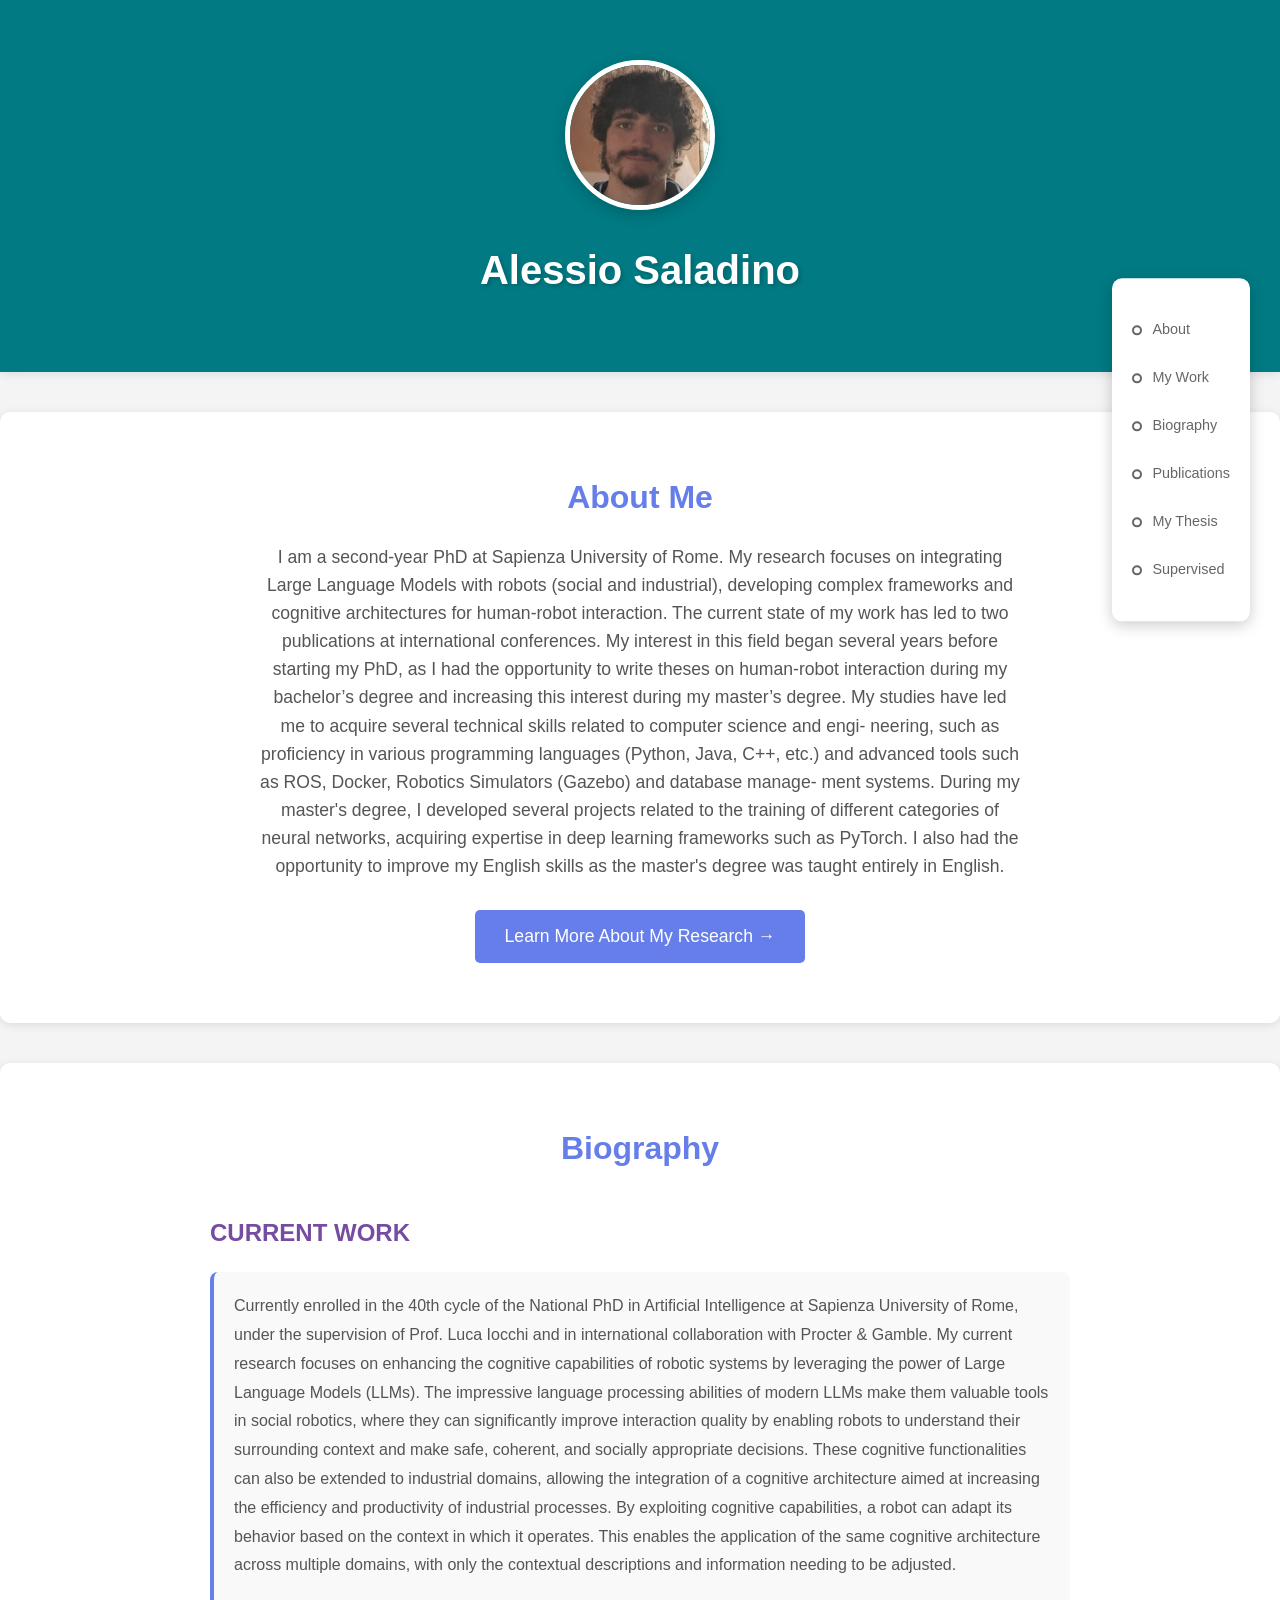
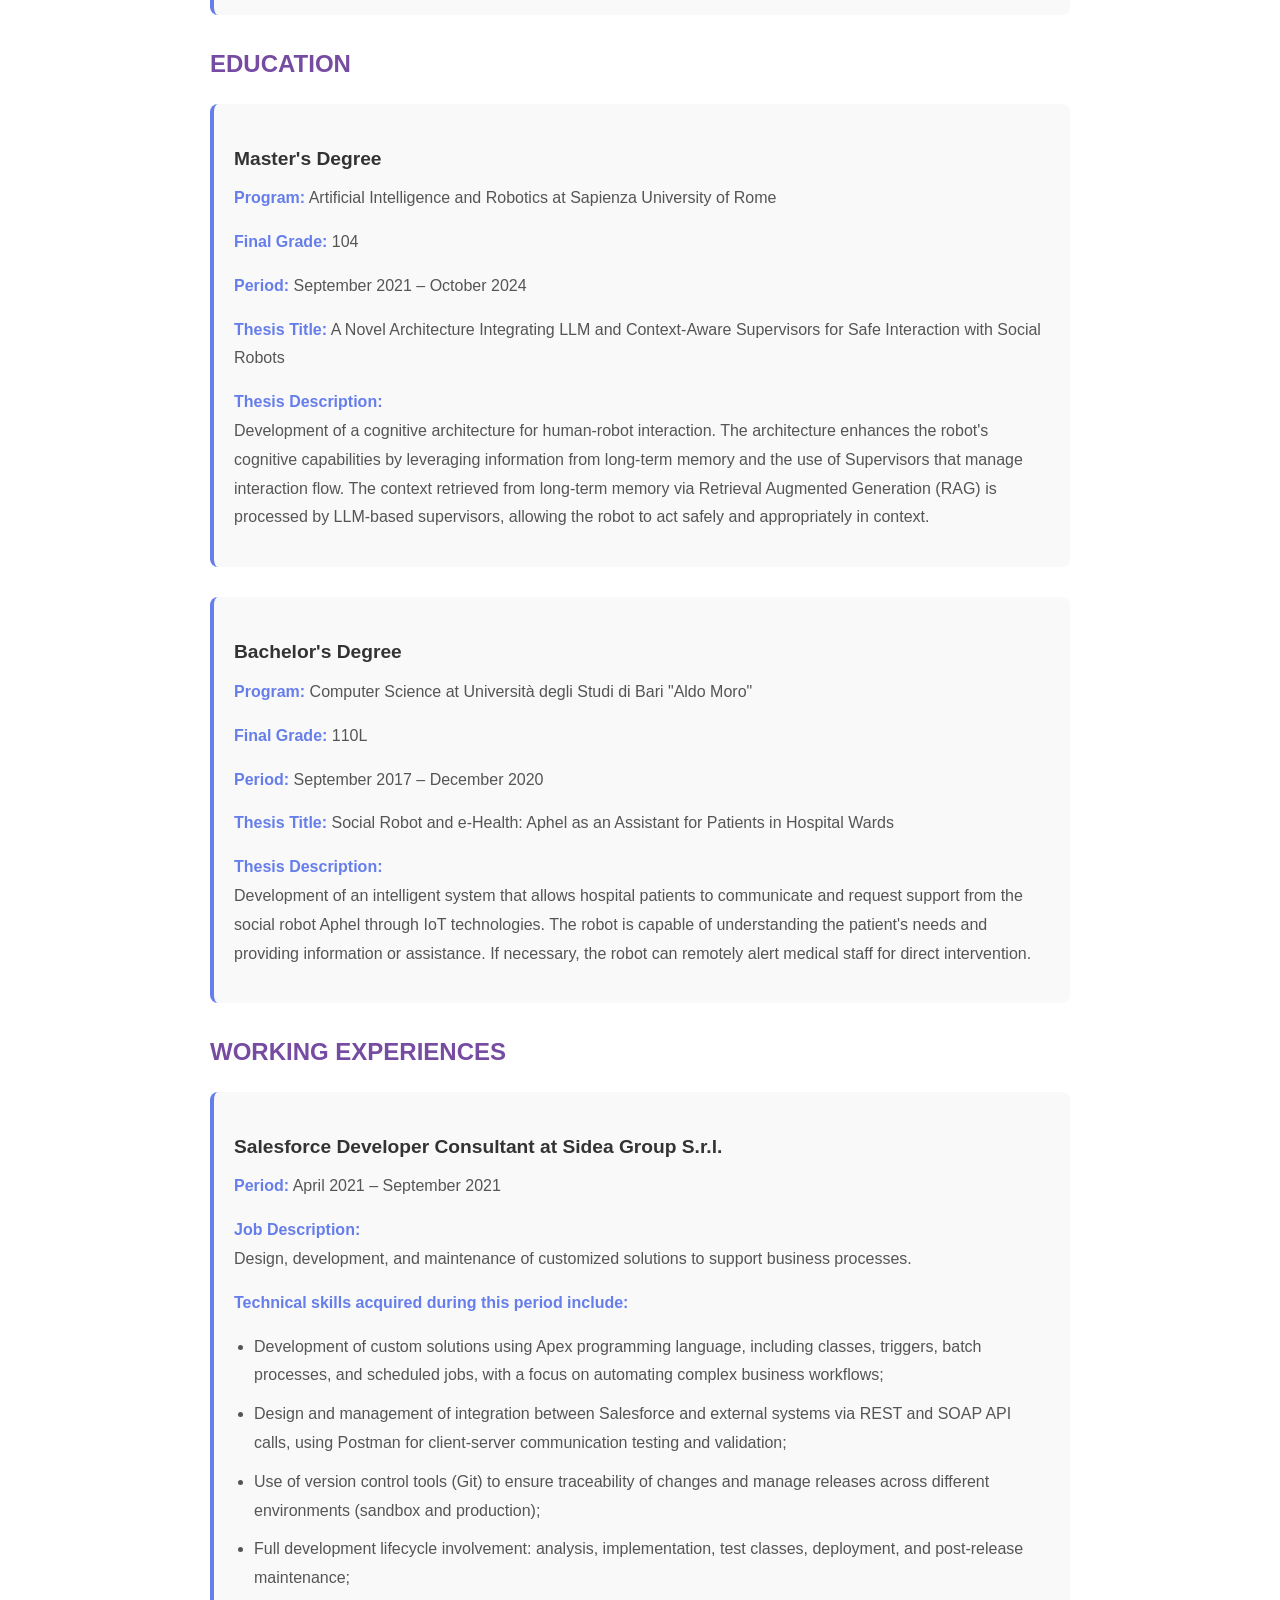
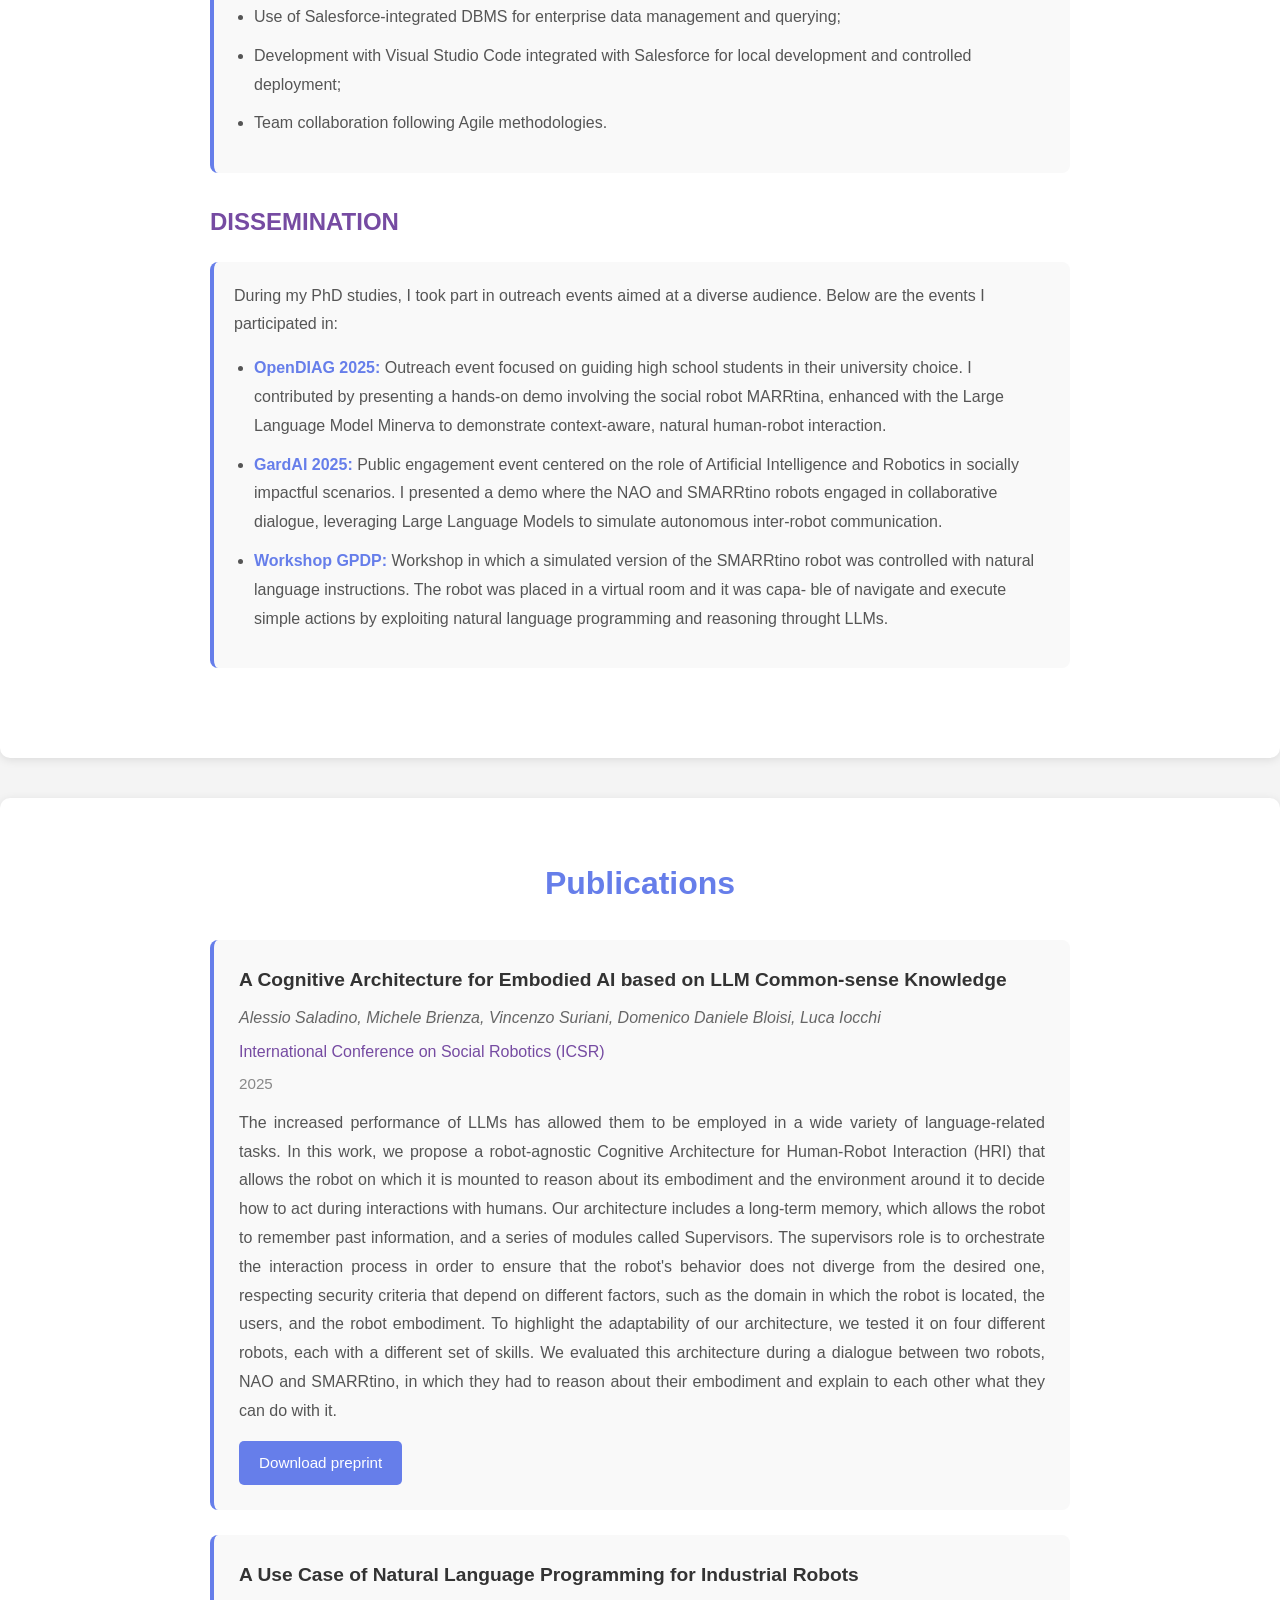
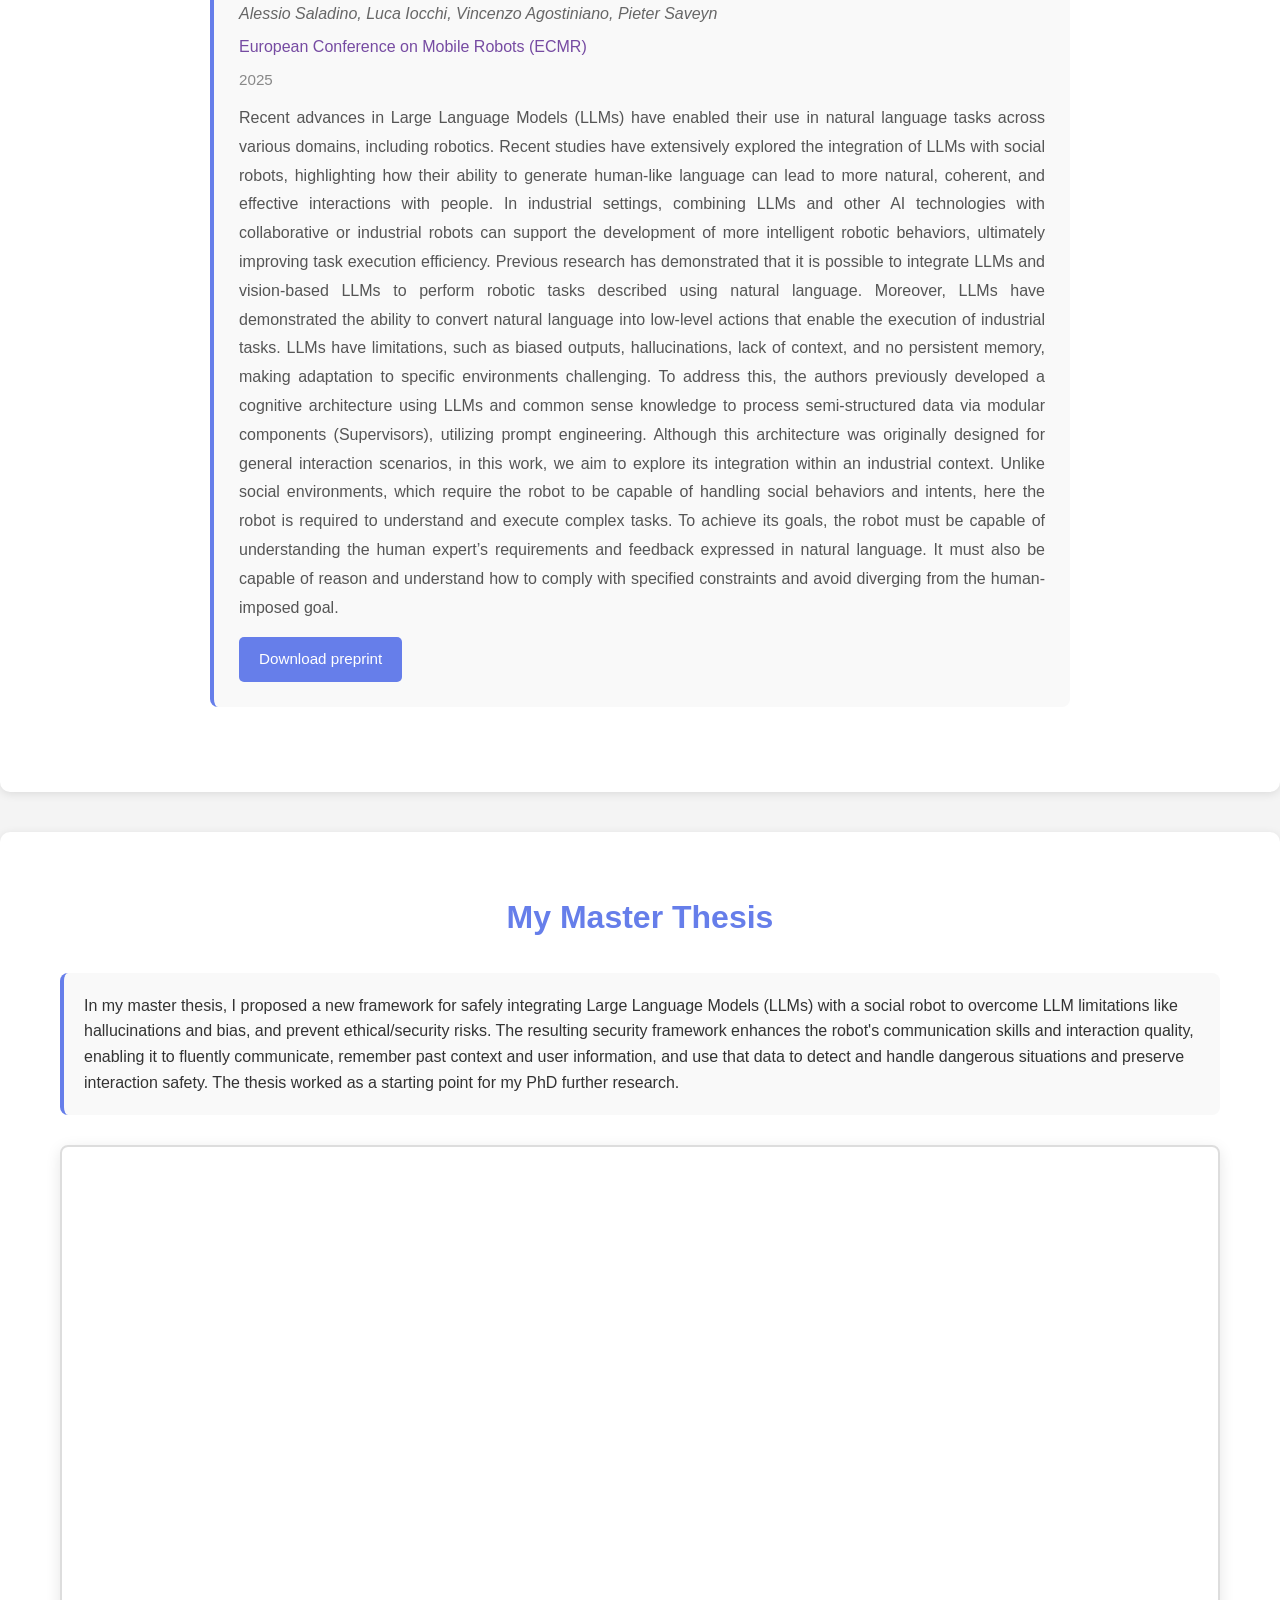
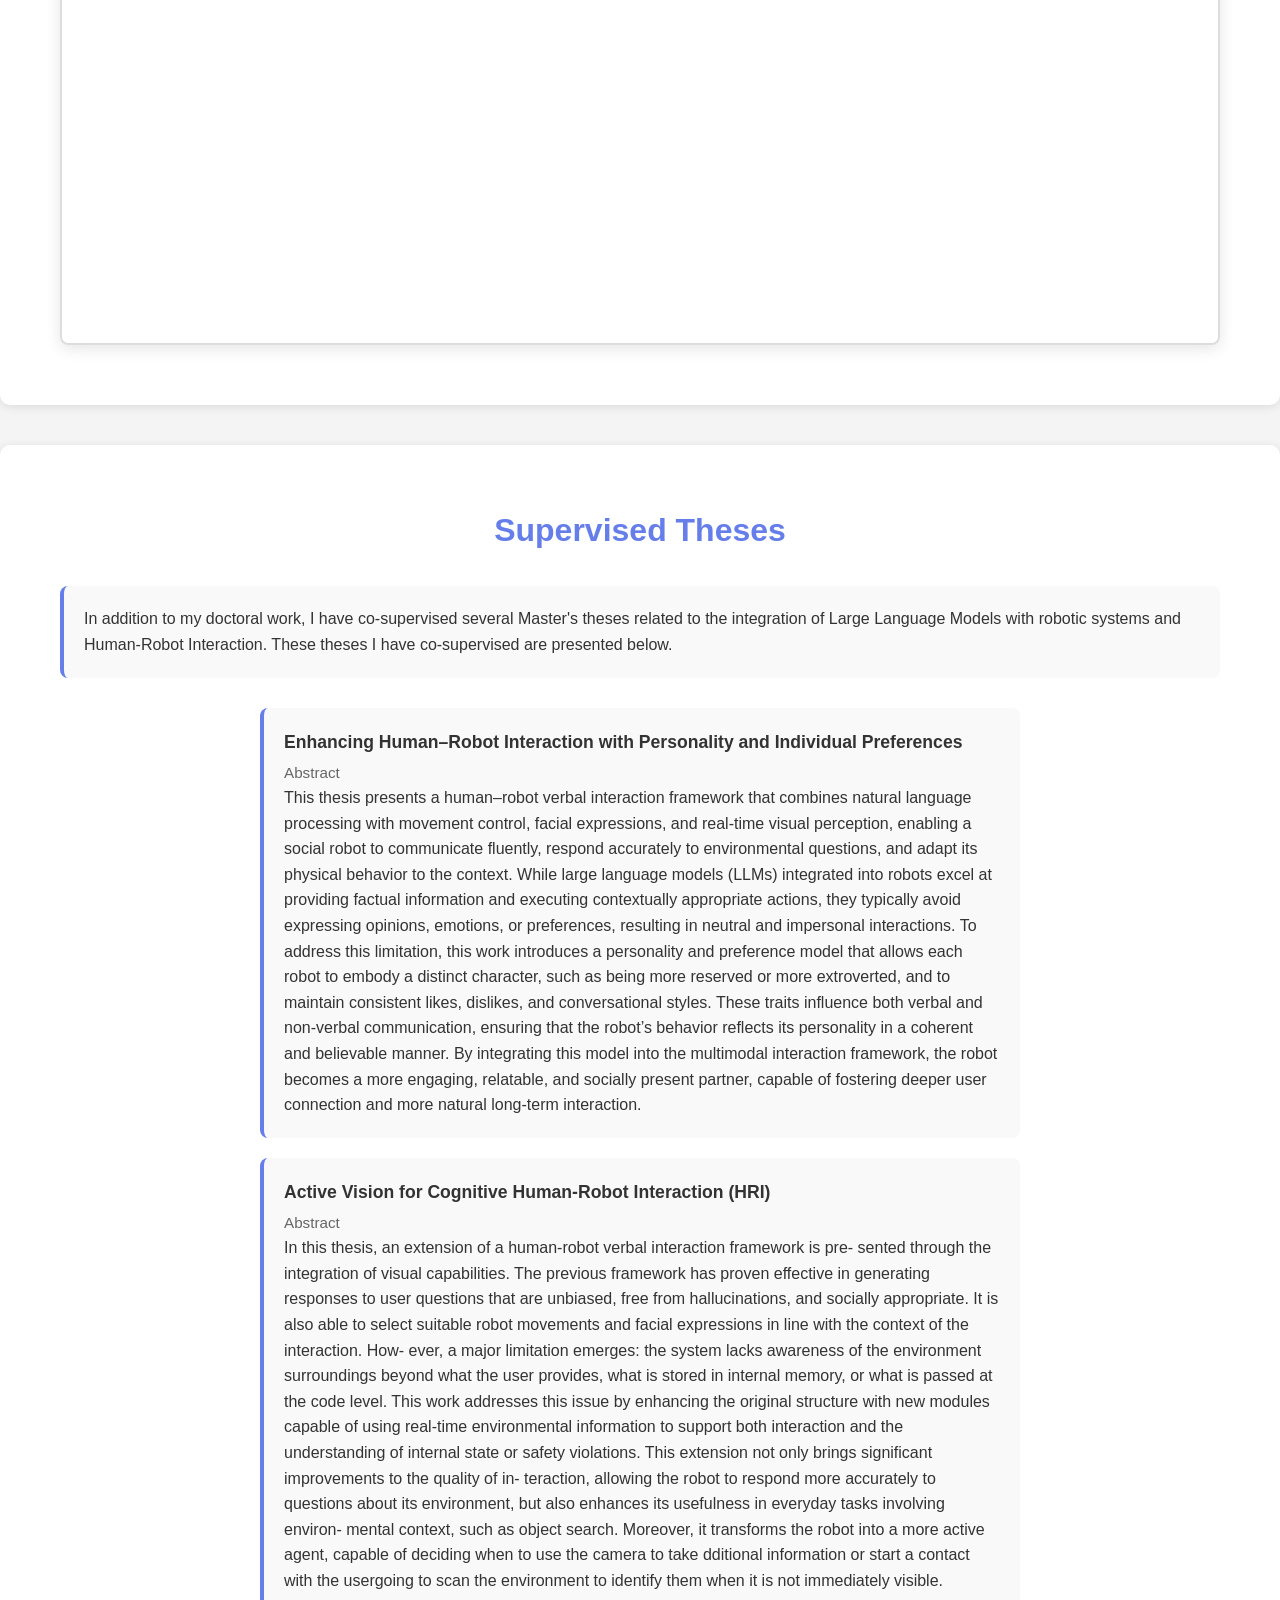
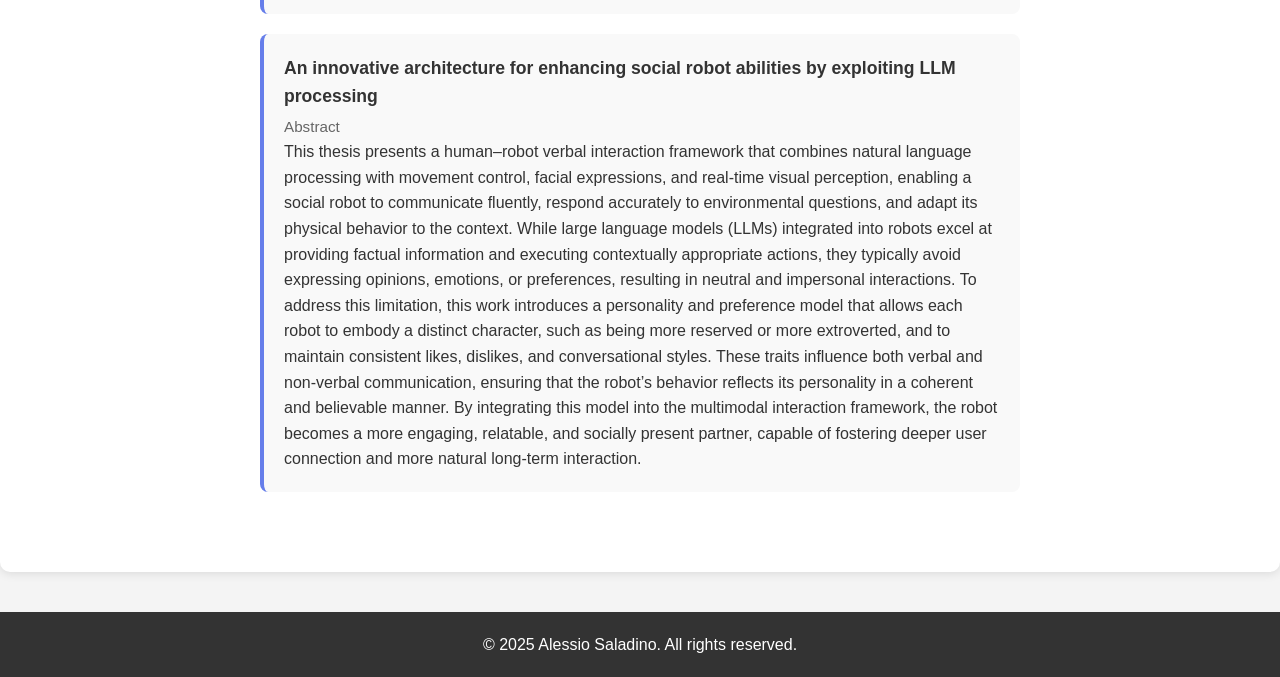
==== commit c46fb1e7: "changed background" ====
--- a/index.html
+++ b/index.html
@@ -111,7 +111,7 @@
 
         /* Header Section */
         header {
-            background: url('background.png') center/contain no-repeat;
+            background: rgb(1, 122, 131);   /*url('background2.jpg') center/contain no-repeat;*/
             background-size: 100% auto;
             color: white;
             padding: 60px 0;
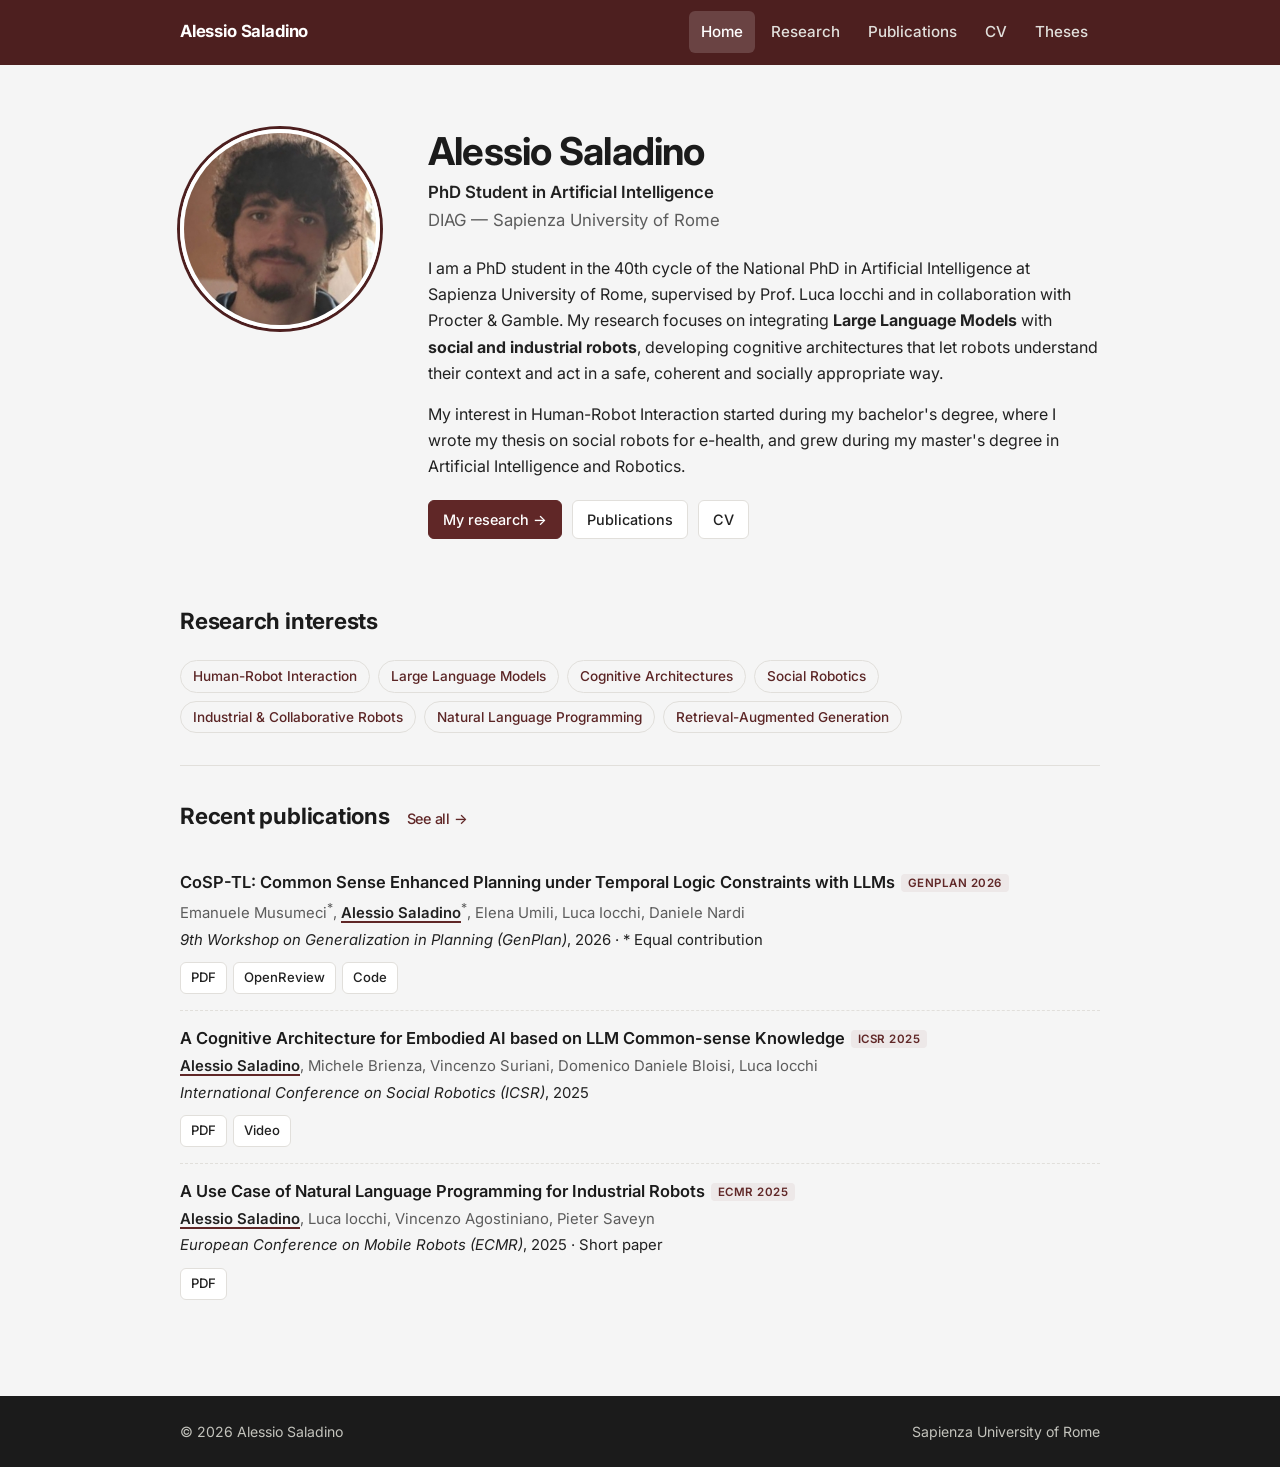
==== commit 27d5e24c: "updated" ====
--- a/index.html
+++ b/index.html
@@ -3,826 +3,106 @@
 <head>
     <meta charset="UTF-8">
     <meta name="viewport" content="width=device-width, initial-scale=1.0">
-    <title>Alessio - Homepage</title>
-    <style>
-        * {
-            margin: 0;
-            padding: 0;
-            box-sizing: border-box;
-        }
-
-        body {
-            font-family: 'Segoe UI', Tahoma, Geneva, Verdana, sans-serif;
-            line-height: 1.6;
-            color: #333;
-            background-color: #f4f4f4;
-        }
-
-        .container {
-            max-width: 1200px;
-            margin: 0 auto;
-            padding: 0 20px;
-        }
-
-        /* Sidebar Navigation */
-        .sidebar {
-            position: fixed;
-            top: 50%;
-            right: 30px;
-            transform: translateY(-50%);
-            background: white;
-            padding: 20px 15px;
-            border-radius: 10px;
-            box-shadow: 0 4px 15px rgba(0,0,0,0.2);
-            z-index: 1000;
-            transition: opacity 0.3s ease;
-        }
-
-        .sidebar.hidden {
-            opacity: 0;
-            pointer-events: none;
-        }
-
-        .sidebar-nav {
-            list-style: none;
-        }
-
-        .sidebar-nav li {
-            margin: 15px 0;
-        }
-
-        .sidebar-nav a {
-            display: flex;
-            align-items: center;
-            text-decoration: none;
-            color: #666;
-            font-size: 0.9em;
-            transition: all 0.3s ease;
-            padding: 5px;
-        }
-
-        .sidebar-nav a:hover {
-            color: #667eea;
-            transform: translateX(-3px);
-        }
-
-        .sidebar-nav a.active {
-            color: #667eea;
-            font-weight: bold;
-        }
-
-        .nav-dot {
-            width: 10px;
-            height: 10px;
-            border-radius: 50%;
-            border: 2px solid #666;
-            margin-right: 10px;
-            transition: all 0.3s ease;
-        }
-
-        .sidebar-nav a:hover .nav-dot,
-        .sidebar-nav a.active .nav-dot {
-            background: #667eea;
-            border-color: #667eea;
-        }
-
-        /* Mobile sidebar toggle */
-        .sidebar-toggle {
-            display: none;
-            position: fixed;
-            bottom: 20px;
-            right: 20px;
-            width: 50px;
-            height: 50px;
-            background: #667eea;
-            color: white;
-            border: none;
-            border-radius: 50%;
-            font-size: 1.5em;
-            cursor: pointer;
-            box-shadow: 0 4px 15px rgba(0,0,0,0.3);
-            z-index: 1001;
-            transition: background 0.3s ease;
-        }
-
-        .sidebar-toggle:hover {
-            background: #764ba2;
-        }
-
-        /* Header Section */
-        header {
-            background: rgb(1, 122, 131);   /*url('background2.jpg') center/contain no-repeat;*/
-            background-size: 100% auto;
-            color: white;
-            padding: 60px 0;
-            text-align: center;
-            box-shadow: 0 2px 10px rgba(0,0,0,0.1);
-        }
-
-        .profile-picture {
-            width: 150px;
-            height: 150px;
-            border-radius: 50%;
-            border: 5px solid white;
-            object-fit: cover;
-            margin-bottom: 20px;
-            box-shadow: 0 4px 15px rgba(0,0,0,0.2);
-        }
-
-        header h1 {
-            font-size: 2.5em;
-            margin-bottom: 10px;
-            text-shadow: 2px 2px 4px rgba(0,0,0,0.2);
-        }
-
-        /* Description Section */
-        .description {
-            background: white;
-            padding: 60px 0;
-            margin: 40px 0;
-            border-radius: 10px;
-            box-shadow: 0 2px 10px rgba(0,0,0,0.1);
-        }
-
-        .description h2 {
-            color: #667eea;
-            margin-bottom: 20px;
-            font-size: 2em;
-            text-align: center;
-        }
-
-        .description p {
-            font-size: 1.1em;
-            color: #555;
-            text-align: center;
-            max-width: 800px;
-            margin: 0 auto;
-            padding: 0 20px;
-        }
-
-        /* Biography Section */
-        .biography-section {
-            background: white;
-            padding: 60px 0;
-            margin: 40px 0;
-            border-radius: 10px;
-            box-shadow: 0 2px 10px rgba(0,0,0,0.1);
-        }
-
-        .biography-section h2 {
-            color: #667eea;
-            margin-bottom: 40px;
-            font-size: 2em;
-            text-align: center;
-        }
-
-        .biography-section h3 {
-            color: #764ba2;
-            font-size: 1.5em;
-            margin-top: 30px;
-            margin-bottom: 20px;
-        }
-
-        .biography-section h4 {
-            color: #333;
-            font-size: 1.2em;
-            margin-top: 20px;
-            margin-bottom: 10px;
-        }
-
-        .biography-content {
-            max-width: 900px;
-            margin: 0 auto;
-            padding: 0 20px;
-            text-align: left;
-        }
-
-        .biography-content p {
-            margin-bottom: 15px;
-            color: #555;
-            line-height: 1.8;
-        }
-
-        .biography-content ul {
-            margin-left: 20px;
-            margin-bottom: 15px;
-            color: #555;
-        }
-
-        .biography-content li {
-            margin-bottom: 10px;
-            line-height: 1.8;
-        }
-
-        .degree-info {
-            margin-bottom: 30px;
-            padding: 20px;
-            background: #f9f9f9;
-            border-radius: 8px;
-            border-left: 4px solid #667eea;
-        }
-
-        .info-label {
-            font-weight: bold;
-            color: #667eea;
-        }
-
-        /* Publications Section */
-        .publications-section {
-            background: white;
-            padding: 60px 0;
-            margin: 40px 0;
-            border-radius: 10px;
-            box-shadow: 0 2px 10px rgba(0,0,0,0.1);
-        }
-
-        .publications-section h2 {
-            color: #667eea;
-            margin-bottom: 30px;
-            font-size: 2em;
-            text-align: center;
-        }
-
-        .publication-list {
-            max-width: 900px;
-            margin: 0 auto;
-            padding: 0 20px;
-        }
-
-        .publication-item {
-            background: #f9f9f9;
-            padding: 25px;
-            margin-bottom: 25px;
-            border-radius: 8px;
-            border-left: 4px solid #667eea;
-            transition: transform 0.2s ease, box-shadow 0.2s ease;
-        }
-
-        .publication-item:hover {
-            transform: translateY(-2px);
-            box-shadow: 0 4px 12px rgba(0,0,0,0.15);
-        }
-
-        .publication-title {
-            font-size: 1.2em;
-            font-weight: bold;
-            color: #333;
-            margin-bottom: 10px;
-        }
-
-        .publication-authors {
-            color: #666;
-            font-style: italic;
-            margin-bottom: 8px;
-        }
-
-        .publication-venue {
-            color: #764ba2;
-            font-weight: 500;
-            margin-bottom: 8px;
-        }
-
-        .publication-year {
-            color: #888;
-            font-size: 0.95em;
-            margin-bottom: 12px;
-        }
-
-        .publication-abstract {
-            color: #555;
-            line-height: 1.8;
-            margin-bottom: 15px;
-            text-align: justify;
-        }
-
-        .publication-link {
-            display: inline-block;
-            padding: 8px 16px;
-            background: #667eea;
-            color: white;
-            text-decoration: none;
-            border-radius: 5px;
-            font-size: 0.9em;
-            transition: background 0.3s ease;
-        }
-
-        .publication-link:hover {
-            background: #764ba2;
-        }
-
-        /* Thesis Section */
-        .thesis-section {
-            background: white;
-            padding: 60px 0;
-            margin: 40px 0;
-            border-radius: 10px;
-            box-shadow: 0 2px 10px rgba(0,0,0,0.1);
-        }
-
-        .thesis-section h2 {
-            color: #667eea;
-            margin-bottom: 30px;
-            font-size: 2em;
-            text-align: center;
-        }
-
-        .pdf-container {
-            width: 100%;
-            height: 800px;
-            border: 2px solid #ddd;
-            border-radius: 8px;
-            overflow: hidden;
-            box-shadow: 0 4px 15px rgba(0,0,0,0.1);
-        }
-
-        .pdf-container iframe {
-            width: 100%;
-            height: 100%;
-            border: none;
-        }
-
-        .pdf-fallback {
-            text-align: center;
-            padding: 40px;
-        }
-
-        .pdf-fallback a {
-            display: inline-block;
-            padding: 15px 30px;
-            background: #667eea;
-            color: white;
-            text-decoration: none;
-            border-radius: 5px;
-            font-size: 1.1em;
-            transition: background 0.3s ease;
-        }
-
-        .pdf-fallback a:hover {
-            background: #764ba2;
-        }
-
-        /* Supervised Theses Section */
-        .supervised-section {
-            background: white;
-            padding: 60px 0;
-            margin: 40px 0;
-            border-radius: 10px;
-            box-shadow: 0 2px 10px rgba(0,0,0,0.1);
-        }
-
-        .supervised-section h2 {
-            color: #667eea;
-            margin-bottom: 30px;
-            font-size: 2em;
-            text-align: center;
-        }
-
-        .thesis-list {
-            max-width: 800px;
-            margin: 0 auto;
-            padding: 0 20px;
-        }
-
-        .thesis-item {
-            background: #f9f9f9;
-            padding: 20px;
-            margin-bottom: 20px;
-            border-radius: 8px;
-            border-left: 4px solid #667eea;
-            display: flex;
-            justify-content: space-between;
-            align-items: center;
-            transition: transform 0.2s ease, box-shadow 0.2s ease;
-        }
-
-        .thesis-item:hover {
-            transform: translateY(-2px);
-            box-shadow: 0 4px 12px rgba(0,0,0,0.15);
-        }
-
-        .thesis-info {
-            flex: 1;
-        }
-
-        .thesis-title {
-            font-size: 1.1em;
-            font-weight: bold;
-            color: #333;
-            margin-bottom: 5px;
-        }
-
-        .thesis-author {
-            color: #666;
-            font-size: 0.95em;
-        }
-
-        .download-btn {
-            display: inline-block;
-            padding: 10px 20px;
-            background: #667eea;
-            color: white;
-            text-decoration: none;
-            border-radius: 5px;
-            font-size: 0.95em;
-            transition: background 0.3s ease;
-            white-space: nowrap;
-        }
-
-        .download-btn:hover {
-            background: #764ba2;
-        }
-
-        /* Footer */
-        footer {
-            background: #333;
-            color: white;
-            text-align: center;
-            padding: 20px 0;
-            margin-top: 40px;
-        }
-
-        /* Responsive Design */
-        @media (max-width: 768px) {
-            header h1 {
-                font-size: 2em;
-            }
-
-            .profile-picture {
-                width: 120px;
-                height: 120px;
-            }
-
-            .sidebar {
-                top: auto;
-                bottom: 80px;
-                right: 20px;
-                transform: none;
-            }
-
-            .sidebar.mobile-hidden {
-                opacity: 0;
-                pointer-events: none;
-            }
-
-            .sidebar-toggle {
-                display: block;
-            }
-
-            .description h2,
-            .biography-section h2,
-            .publications-section h2,
-            .thesis-section h2,
-            .supervised-section h2 {
-                font-size: 1.5em;
-            }
-
-            .publication-title {
-                font-size: 1.1em;
-            }
-
-            .thesis-item {
-                flex-direction: column;
-                align-items: flex-start;
-            }
-
-            .download-btn {
-                margin-top: 10px;
-                width: 100%;
-                text-align: center;
-            }
-
-            .biography-section h3 {
-                font-size: 1.3em;
-            }
-
-            .biography-section h4 {
-                font-size: 1.1em;
-            }
-
-            .pdf-container {
-                height: 600px;
-            }
-        }
-    </style>
+    <title>Alessio Saladino</title>
+    <meta name="description" content="Alessio Saladino — PhD student in Artificial Intelligence at Sapienza University of Rome. Research on Large Language Models for social and industrial robotics.">
+    <link rel="preconnect" href="https://fonts.googleapis.com">
+    <link rel="preconnect" href="https://fonts.gstatic.com" crossorigin>
+    <link href="https://fonts.googleapis.com/css2?family=Inter:wght@400;500;600;700&display=swap" rel="stylesheet">
+    <link rel="stylesheet" href="assets/css/style.css">
 </head>
 <body>
-    <!-- Sidebar Navigation -->
-    <nav class="sidebar mobile-hidden">
-        <ul class="sidebar-nav">
-            <li><a href="#about" class="nav-link"><span class="nav-dot"></span>About</a></li>
-            <li><a href="work.html" class="nav-link"><span class="nav-dot"></span>My Work</a></li>
-            <li><a href="#biography" class="nav-link"><span class="nav-dot"></span>Biography</a></li>
-            <li><a href="#publications" class="nav-link"><span class="nav-dot"></span>Publications</a></li>
-            <li><a href="#thesis" class="nav-link"><span class="nav-dot"></span>My Thesis</a></li>
-            <li><a href="#supervised" class="nav-link"><span class="nav-dot"></span>Supervised</a></li>
-        </ul>
-    </nav>
-
-    <!-- Mobile Sidebar Toggle -->
-    <button class="sidebar-toggle" onclick="toggleSidebar()">☰</button>
-
-    <!-- Header with Profile -->
-    <header id="home">
+    <header class="site-header">
         <div class="container">
-            <img src="profile.jpg" alt="Profile Picture" class="profile-picture">
-            <h1>Alessio Saladino</h1>
+            <a href="index.html" class="brand">Alessio Saladino</a>
+            <button class="nav-toggle" aria-label="Menu" aria-expanded="false">☰</button>
+            <ul class="nav-links">
+                <li><a href="index.html">Home</a></li>
+                <li><a href="research.html">Research</a></li>
+                <li><a href="publications.html">Publications</a></li>
+                <li><a href="cv.html">CV</a></li>
+                <li><a href="theses.html">Theses</a></li>
+            </ul>
         </div>
     </header>
 
-    <!-- Description Section -->
-    <section class="description" id="about">
-        <div class="container">
-            <h2>About Me</h2>
-            <p>I am a second-year PhD at Sapienza University of Rome. My research focuses on integrating
-Large Language Models with robots (social and industrial), developing complex frameworks
-and cognitive architectures for human-robot interaction. The current state of my work has led
-to two publications at international conferences.
-My interest in this field began several years before starting my PhD, as I had the opportunity
-to write theses on human-robot interaction during my bachelor’s degree and increasing this
-interest during my master’s degree.
-My studies have led me to acquire several technical skills related to computer science and engi-
-neering, such as proficiency in various programming languages (Python, Java, C++, etc.) and
-advanced tools such as ROS, Docker, Robotics Simulators (Gazebo) and database manage-
-ment systems. During my master's degree, I developed several projects related to the training
-of different categories of neural networks, acquiring expertise in deep learning frameworks such
-as PyTorch. I also had the opportunity to improve my English skills as the master's degree was
-taught entirely in English.</p>
-            <p style="text-align: center; margin-top: 30px;">
-                <a href="work.html" class="publication-link" style="padding: 12px 30px; font-size: 1em;">Learn More About My Research →</a>
-            </p>
-        </div>
-    </section>
-
-    <!-- Biography Section -->
-    <section class="biography-section" id="biography">
-        <div class="container">
-            <h2>Biography</h2>
-            <div class="biography-content">
-                
-
-                <h3>CURRENT WORK</h3>
-
-                <div class="degree-info">
-                     <p>Currently enrolled in the 40th cycle of the National PhD in Artificial Intelligence at Sapienza University of Rome, under the supervision of Prof. Luca Iocchi and in international collaboration with Procter & Gamble. My current research focuses on enhancing the cognitive capabilities of robotic systems by leveraging the power of Large Language Models (LLMs). The impressive language processing abilities of modern LLMs make them valuable tools in social robotics, where they can significantly improve interaction quality by enabling robots to understand their surrounding context and make safe, coherent, and socially appropriate decisions. These cognitive functionalities can also be extended to industrial domains, allowing the integration of a cognitive architecture aimed at increasing the efficiency and productivity of industrial processes. By exploiting cognitive capabilities, a robot can adapt its behavior based on the context in which it operates. This enables the application of the same cognitive architecture across multiple domains, with only the contextual descriptions and information needing to be adjusted.</p>
-                </div>
-
-
-
-                <h3>EDUCATION</h3>
-                
-
-
-                <div class="degree-info">
-                    <h4>Master's Degree</h4>
-                    <p><span class="info-label">Program:</span> Artificial Intelligence and Robotics at Sapienza University of Rome</p>
-                    <p><span class="info-label">Final Grade:</span> 104</p>
-                    <p><span class="info-label">Period:</span> September 2021 – October 2024</p>
-                    <p><span class="info-label">Thesis Title:</span> A Novel Architecture Integrating LLM and Context-Aware Supervisors for Safe Interaction with Social Robots</p>
-                    <p><span class="info-label">Thesis Description:</span><br>
-                    Development of a cognitive architecture for human-robot interaction. The architecture enhances the robot's cognitive capabilities by leveraging information from long-term memory and the use of Supervisors that manage interaction flow. The context retrieved from long-term memory via Retrieval Augmented Generation (RAG) is processed by LLM-based supervisors, allowing the robot to act safely and appropriately in context.</p>
-                </div>
-
-
-                <div class="degree-info">
-                    <h4>Bachelor's Degree</h4>
-                    <p><span class="info-label">Program:</span> Computer Science at Università degli Studi di Bari "Aldo Moro"</p>
-                    <p><span class="info-label">Final Grade:</span> 110L</p>
-                    <p><span class="info-label">Period:</span> September 2017 – December 2020</p>
-                    <p><span class="info-label">Thesis Title:</span> Social Robot and e-Health: Aphel as an Assistant for Patients in Hospital Wards</p>
-                    <p><span class="info-label">Thesis Description:</span><br>
-                    Development of an intelligent system that allows hospital patients to communicate and request support from the social robot Aphel through IoT technologies. The robot is capable of understanding the patient's needs and providing information or assistance. If necessary, the robot can remotely alert medical staff for direct intervention.</p>
-                </div>
-
-                
-
-                <h3>WORKING EXPERIENCES</h3>
-                
-                <div class="degree-info">
-                    <h4>Salesforce Developer Consultant at Sidea Group S.r.l.</h4>
-                    <p><span class="info-label">Period:</span> April 2021 – September 2021</p>
-                    <p><span class="info-label">Job Description:</span><br>
-                    Design, development, and maintenance of customized solutions to support business processes.</p>
-                    <p><span class="info-label">Technical skills acquired during this period include:</span></p>
-                    <ul>
-                        <li>Development of custom solutions using Apex programming language, including classes, triggers, batch processes, and scheduled jobs, with a focus on automating complex business workflows;</li>
-                        <li>Design and management of integration between Salesforce and external systems via REST and SOAP API calls, using Postman for client-server communication testing and validation;</li>
-                        <li>Use of version control tools (Git) to ensure traceability of changes and manage releases across different environments (sandbox and production);</li>
-                        <li>Full development lifecycle involvement: analysis, implementation, test classes, deployment, and post-release maintenance;</li>
-                        <li>Use of Salesforce-integrated DBMS for enterprise data management and querying;</li>
-                        <li>Development with Visual Studio Code integrated with Salesforce for local development and controlled deployment;</li>
-                        <li>Team collaboration following Agile methodologies.</li>
-                    </ul>
-                </div>
-                    <h3>DISSEMINATION</h3>
-                    
-                    <div class="degree-info">
-                    <p>During my PhD studies, I took part in outreach events aimed at a diverse audience. Below are the events I participated in:</p>
-                    
-                    <ul>
-                        
-                        
-                        <li><span class="info-label">OpenDIAG 2025:</span> Outreach event focused on guiding high school students in their university choice. I contributed by presenting a hands-on demo involving the social robot MARRtina, enhanced with the Large Language Model Minerva to demonstrate context-aware, natural human-robot interaction.</li>
-                        <li><span class="info-label">GardAI 2025:</span> Public engagement event centered on the role of Artificial Intelligence and Robotics in socially impactful scenarios. I presented a demo where the NAO and SMARRtino robots engaged in collaborative dialogue, leveraging Large Language Models to simulate autonomous inter-robot communication.</li>
-                        <li><span class="info-label">Workshop GPDP:</span> Workshop in which a simulated version of the SMARRtino robot was controlled with natural language instructions. The robot was placed in a virtual room and it was capa- ble of navigate and execute simple actions by exploiting natural language programming and reasoning throught LLMs.</li>
-                   
-                    </ul>
+    <main>
+        <section class="hero">
+            <div class="container">
+                <img src="profile.jpg" alt="Alessio Saladino" class="hero-photo">
+                <div>
+                    <h1>Alessio Saladino</h1>
+                    <p class="role">
+                        <strong>PhD Student in Artificial Intelligence</strong><br>
+                        DIAG — Sapienza University of Rome
+                    </p>
+                    <p>
+                        I am a PhD student in the 40th cycle of the National PhD in Artificial Intelligence at
+                        Sapienza University of Rome, supervised by Prof. Luca Iocchi and in collaboration with
+                        Procter &amp; Gamble. My research focuses on integrating <b>Large Language Models</b> with
+                        <b>social and industrial robots</b>, developing cognitive architectures that let robots
+                        understand their context and act in a safe, coherent and socially appropriate way.
+                    </p>
+                    <p>
+                        My interest in Human-Robot Interaction started during my bachelor's degree, where I wrote
+                        my thesis on social robots for e-health, and grew during my master's degree in
+                        Artificial Intelligence and Robotics.
+                    </p>
+                    <div class="links-row">
+                        <a class="btn btn-primary" href="research.html">My research →</a>
+                        <a class="btn" href="publications.html">Publications</a>
+                        <a class="btn" href="cv.html">CV</a>
+                        <!-- Add your profiles here, e.g.:
+                        <a class="btn" href="mailto:you@diag.uniroma1.it">Email</a>
+                        <a class="btn" href="https://scholar.google.com/citations?user=XXXX" target="_blank" rel="noopener">Google Scholar</a>
+                        <a class="btn" href="https://github.com/XXXX" target="_blank" rel="noopener">GitHub</a>
+                        <a class="btn" href="https://www.linkedin.com/in/XXXX" target="_blank" rel="noopener">LinkedIn</a>
+                        -->
+                    </div>
                 </div>
             </div>
+        </section>
+
+        <div class="container">
+            <section class="section">
+                <h2>Research interests</h2>
+                <div class="tags">
+                    <span class="tag">Human-Robot Interaction</span>
+                    <span class="tag">Large Language Models</span>
+                    <span class="tag">Cognitive Architectures</span>
+                    <span class="tag">Social Robotics</span>
+                    <span class="tag">Industrial &amp; Collaborative Robots</span>
+                    <span class="tag">Natural Language Programming</span>
+                    <span class="tag">Retrieval-Augmented Generation</span>
+                </div>
+            </section>
+
+            <section class="section">
+                <h2>Recent publications <a class="see-all" href="publications.html">See all →</a></h2>
+                <div id="recent-pubs"></div>
+            </section>
+
+            <!-- Skills section hidden: remove the "hidden" attribute to show it again -->
+            <section class="section" hidden>
+                <h2>Skills</h2>
+                <div class="prose">
+                    <p>
+                        Python, Java, C++ · ROS, Docker, Gazebo · PyTorch and deep learning frameworks ·
+                        database management systems · LLM integration, prompt engineering and RAG pipelines.
+                    </p>
+                </div>
+            </section>
         </div>
-    </section>
+    </main>
 
-    <!-- Publications Section -->
-    <section class="publications-section" id="publications">
+    <footer class="site-footer">
         <div class="container">
-            <h2>Publications</h2>
-            <div class="publication-list">
-                <div class="publication-item" id="icsr2025">
-                    <div class="publication-title">A Cognitive Architecture for Embodied AI based on LLM Common-sense Knowledge</div>
-                    <div class="publication-authors">Alessio Saladino, Michele Brienza, Vincenzo Suriani, Domenico Daniele Bloisi, Luca Iocchi</div>
-                    <div class="publication-venue">International Conference on Social Robotics (ICSR)</div>
-                    <div class="publication-year">2025</div>
-                    <div class="publication-abstract">
-                        The increased performance of LLMs has allowed them to be employed in a wide variety of language-related tasks. In this work, we propose a robot-agnostic Cognitive Architecture for Human-Robot Interaction (HRI) that allows the robot on which it is mounted to reason about its embodiment and the environment around it to decide how to act during interactions with humans. Our architecture includes a long-term memory, which allows the robot to remember past information, and a series of modules called Supervisors. The supervisors role is to orchestrate the interaction process in order to ensure that the robot's behavior does not diverge from the desired one, respecting security criteria that depend on different factors, such as the domain in which the robot is located, the users, and the robot embodiment. To highlight the adaptability of our architecture, we tested it on four different robots, each with a different set of skills. We evaluated this architecture during a dialogue between two robots, NAO and SMARRtino, in which they had to reason about their embodiment and explain to each other what they can do with it.
-                    </div>
-                    <a href="publications/ICSR_2025.pdf" class="download-btn" download>Download preprint</a>
-
-                    <!-- <a href="https://iris.unibas.it/handle/11563/204559" target="_blank" class="publication-link">View Publication</a> -->
-                </div>
-
-                <div class="publication-item" id="ecmr2025">
-                    <div class="publication-title">A Use Case of Natural Language Programming for Industrial Robots</div>
-                    <div class="publication-authors">Alessio Saladino, Luca Iocchi, Vincenzo Agostiniano, Pieter Saveyn</div>
-                    <div class="publication-venue">European Conference on Mobile Robots (ECMR)</div>
-                    <div class="publication-year">2025</div>
-                    <div class="publication-abstract">
-                        Recent advances in Large Language Models (LLMs) have enabled their use in natural language tasks across various domains, including robotics. Recent studies have extensively explored the integration of LLMs with social robots, highlighting how their ability to generate human-like language can lead to more natural, coherent, and effective interactions with people. In industrial settings, combining LLMs and other AI technologies with collaborative or industrial robots can support the development of more intelligent robotic behaviors, ultimately improving task execution efficiency. Previous research has demonstrated that it is possible to integrate LLMs and vision-based LLMs to perform robotic tasks described using natural language. Moreover, LLMs have demonstrated the ability to convert natural language into low-level actions that enable the execution of industrial tasks. LLMs have limitations, such as biased outputs, hallucinations, lack of context, and no persistent memory, making adaptation to specific environments challenging. To address this, the authors previously developed a cognitive architecture using LLMs and common sense knowledge to process semi-structured data via modular components (Supervisors), utilizing prompt engineering. Although this architecture was originally designed for general interaction scenarios, in this work, we aim to explore its integration within an industrial context. Unlike social environments, which require the robot to be capable of handling social behaviors and intents, here the robot is required to understand and execute complex tasks. To achieve its goals, the robot must be capable of understanding the human expert’s requirements and feedback expressed in natural language. It must also be capable of reason and understand how to comply with specified constraints and avoid diverging from the human-imposed goal. 
-                    </div>
-                    <a href="publications/ECMR_2025.pdf" class="download-btn" download>Download preprint</a>
-                    <!-- <a href="https://iris.uniroma1.it/handle/11573/1750041" target="_blank" class="publication-link">View Publication</a> -->
-                </div>
-            </div>
-        </div>
-    </section>
-
-    <!-- Thesis PDF Section -->
-    <section class="thesis-section" id="thesis">
-        <div class="container">
-            <h2>My Master Thesis</h2>
-
-            <div class="degree-info">
-                In my master thesis, I proposed a new framework for safely integrating Large Language Models (LLMs) with a social robot to overcome LLM limitations like hallucinations and bias, and prevent ethical/security risks. The resulting security framework enhances the robot's communication skills and interaction quality, enabling it to fluently communicate, remember past context and user information, and use that data to detect and handle dangerous situations and preserve interaction safety.
-The thesis worked as a starting point for my PhD further research.
-            </div>
-
-            <div class="pdf-container">
-                <iframe src="Tesi.pdf" type="application/pdf">
-                    <div class="pdf-fallback">
-                        <p>Your browser does not support direct PDF viewing.</p>
-                        <a href="Tesi.pdf" download>Download Thesis (PDF)</a>
-                    </div>
-                </iframe>
-            </div>
-        </div>
-    </section>
-
-    <!-- Supervised Theses Section -->
-    <section class="supervised-section" id="supervised">
-        <div class="container">
-            <h2>Supervised Theses</h2>
-        <div class="degree-info"> 
-            In addition to my doctoral work, I have co-supervised several Master's theses related to the integration of Large Language Models with robotic systems and Human-Robot Interaction.
-These theses I have co-supervised are presented below.
-        </div>
-
-            <div class="thesis-list">
-
-                <div class="thesis-item">
-                    <div class="thesis-info">
-                        <div class="thesis-title">Enhancing Human–Robot Interaction with Personality and
-Individual Preferences</div>
-                        <!-- <div class="thesis-author">Alessia Tancredi</div> -->
-                        <div class="thesis-author">Abstract</div>
-                        <div>This thesis presents a human–robot verbal interaction framework that combines natural language
-processing with movement control, facial expressions, and real-time visual perception, enabling a
-social robot to communicate fluently, respond accurately to environmental questions, and adapt
-its physical behavior to the context. While large language models (LLMs) integrated into robots
-excel at providing factual information and executing contextually appropriate actions, they
-typically avoid expressing opinions, emotions, or preferences, resulting in neutral and impersonal
-interactions.
-To address this limitation, this work introduces a personality and preference model that allows
-each robot to embody a distinct character, such as being more reserved or more extroverted,
-and to maintain consistent likes, dislikes, and conversational styles. These traits influence both
-verbal and non-verbal communication, ensuring that the robot’s behavior reflects its personality
-in a coherent and believable manner. By integrating this model into the multimodal interaction
-framework, the robot becomes a more engaging, relatable, and socially present partner, capable
-of fostering deeper user connection and more natural long-term interaction.</div>
-                    </div>
-                    <!-- <a href="supervised_thesis/Tancredi.pdf" class="download-btn" download>Download PDF</a> -->
-                </div>
-
-
-                <div class="thesis-item">
-                    <div class="thesis-info">
-                        <div class="thesis-title">Active Vision for Cognitive Human-Robot Interaction
-(HRI)</div>
-                        <!-- <div class="thesis-author">Niccolò Piraino</div> -->
-                        <div class="thesis-author">Abstract</div>
-                        <div>In this thesis, an extension of a human-robot verbal interaction framework is pre-
-sented through the integration of visual capabilities. The previous framework has
-proven effective in generating responses to user questions that are unbiased, free
-from hallucinations, and socially appropriate. It is also able to select suitable robot
-movements and facial expressions in line with the context of the interaction. How-
-ever, a major limitation emerges: the system lacks awareness of the environment
-surroundings beyond what the user provides, what is stored in internal memory,
-or what is passed at the code level. This work addresses this issue by enhancing
-the original structure with new modules capable of using real-time environmental
-information to support both interaction and the understanding of internal state or
-safety violations.
-This extension not only brings significant improvements to the quality of in-
-teraction, allowing the robot to respond more accurately to questions about its
-environment, but also enhances its usefulness in everyday tasks involving environ-
-mental context, such as object search. Moreover, it transforms the robot into a
-more active agent, capable of deciding when to use the camera to take dditional
-information or start a contact with the usergoing to scan the environment to identify
-them when it is not immediately visible.</div>
-                    </div>
-                    <!-- <a href="supervised_thesis/Piraino.pdf" class="download-btn" download>Download PDF</a> -->
-                </div>
-
-                <div class="thesis-item">
-                    <div class="thesis-info">
-                        <div class="thesis-title">An innovative architecture for enhancing social
-robot abilities by exploiting LLM processing</div>
-                        <!-- <div class="thesis-author">Leonardo Montella</div> -->
-                         <div class="thesis-author">Abstract</div>
-                        <div>This thesis presents a human–robot verbal interaction framework that combines natural language
-processing with movement control, facial expressions, and real-time visual perception, enabling a
-social robot to communicate fluently, respond accurately to environmental questions, and adapt
-its physical behavior to the context. While large language models (LLMs) integrated into robots
-excel at providing factual information and executing contextually appropriate actions, they
-typically avoid expressing opinions, emotions, or preferences, resulting in neutral and impersonal
-interactions.
-To address this limitation, this work introduces a personality and preference model that allows
-each robot to embody a distinct character, such as being more reserved or more extroverted,
-and to maintain consistent likes, dislikes, and conversational styles. These traits influence both
-verbal and non-verbal communication, ensuring that the robot’s behavior reflects its personality
-in a coherent and believable manner. By integrating this model into the multimodal interaction
-framework, the robot becomes a more engaging, relatable, and socially present partner, capable
-of fostering deeper user connection and more natural long-term interaction.</div>
-                    </div>
-                    <!-- <a href="supervised_thesis/Montella.pdf" class="download-btn" download>Download PDF</a> -->
-                </div>
-                
-                
-            </div>
-        </div>
-    </section>
-
-    <!-- Footer -->
-    <footer>
-        <div class="container">
-            <p>&copy; 2025 Alessio Saladino. All rights reserved.</p>
+            <span>&copy; <span id="year">2025</span> Alessio Saladino</span>
+            <span>Sapienza University of Rome</span>
         </div>
     </footer>
 
-    <script>
-        // Smooth scrolling for navigation links
-        document.querySelectorAll('.nav-link').forEach(link => {
-            link.addEventListener('click', function(e) {
-                e.preventDefault();
-                const targetId = this.getAttribute('href');
-                const targetSection = document.querySelector(targetId);
-                targetSection.scrollIntoView({ behavior: 'smooth', block: 'start' });
-            });
-        });
-
-        // Highlight active section in sidebar
-        window.addEventListener('scroll', function() {
-            const sections = document.querySelectorAll('section');
-            const navLinks = document.querySelectorAll('.nav-link');
-            
-            let current = '';
-            sections.forEach(section => {
-                const sectionTop = section.offsetTop;
-                const sectionHeight = section.clientHeight;
-                if (window.pageYOffset >= sectionTop - 200) {
-                    current = section.getAttribute('id');
-                }
-            });
-
-            navLinks.forEach(link => {
-                link.classList.remove('active');
-                if (link.getAttribute('href') === '#' + current) {
-                    link.classList.add('active');
-                }
-            });
-        });
-
-        // Toggle sidebar on mobile
-        function toggleSidebar() {
-            const sidebar = document.querySelector('.sidebar');
-            sidebar.classList.toggle('mobile-hidden');
-        }
-    </script>
+    <script src="assets/js/main.js"></script>
+    <script src="assets/js/publications.js"></script>
+    <script>renderRecentPublications("recent-pubs", 3);</script>
 </body>
 </html>
--- a/assets/css/style.css
+++ b/assets/css/style.css
@@ -0,0 +1,483 @@
+/* =========================================================
+   Alessio Saladino — shared stylesheet
+   ========================================================= */
+
+/* Palette taken from Prof. Iocchi's homepage (burgundy + warm grays)
+   previous: https://coolors.co/a31621-020202-0d324d-cfd7c7-3f88c5
+             https://coolors.co/4059ad-6b9ac4-97d8c4-eff2f1-f4b942 */
+:root {
+    --accent: #602727;          /* burgundy: links, buttons, active states */
+    --accent-strong: #4d1f1f;
+    --accent-soft: #ede8e8;     /* burgundy at ~10% */
+    --header-bg: #4d1f1f;       /* dark burgundy top bar */
+    --header-text: #ffffff;
+    --header-muted: #e1dfdb;
+    --footer-bg: #1b1b1b;
+    --footer-text: #c3c3bc;
+    --ring: #4d1f1f;            /* profile photo ring */
+    --tag-bg: #f5f5f5;
+    --tag-border: #e1dfdb;
+    --tag-text: #5b2525;
+    --badge-bg: #ede8e8;
+    --badge-text: #602727;
+    --underline: #602727;       /* own name in author lists */
+    --text: #212121;
+    --heading: #1b1b1b;
+    --text-muted: #5c5c5c;
+    --bg: #f5f5f5;
+    --surface: #ffffff;
+    --border: #e1dfdb;
+    --shadow: 0 1px 3px rgba(0, 0, 0, .07), 0 1px 2px rgba(0, 0, 0, .04);
+    --radius: 10px;
+    --max-w: 960px;
+    --font: "Inter", -apple-system, BlinkMacSystemFont, "Segoe UI", Roboto, Helvetica, Arial, sans-serif;
+    --font-serif: "Source Serif 4", Georgia, "Times New Roman", serif;
+}
+
+@media (prefers-color-scheme: dark) {
+    :root {
+        --accent: #d99a9a;
+        --accent-strong: #ebbcbc;
+        --accent-soft: #3a2424;
+        --header-bg: #3d1818;
+        --header-text: #ffffff;
+        --header-muted: #e1dfdb;
+        --footer-bg: #0d0c0c;
+        --footer-text: #c3c3bc;
+        --ring: #d99a9a;
+        --tag-bg: #262222;
+        --tag-border: #453b3b;
+        --tag-text: #e1dfdb;
+        --badge-bg: #3a2424;
+        --badge-text: #ebbcbc;
+        --underline: #d99a9a;
+        --text: #e6e2de;
+        --heading: #f5f5f5;
+        --text-muted: #aaa49e;
+        --bg: #141212;
+        --surface: #1e1a1a;
+        --border: #352d2d;
+        --shadow: none;
+    }
+}
+
+* { margin: 0; padding: 0; box-sizing: border-box; }
+
+html { scroll-behavior: smooth; scroll-padding-top: 80px; }
+
+body {
+    font-family: var(--font);
+    font-size: 16px;
+    line-height: 1.65;
+    color: var(--text);
+    background: var(--bg);
+    display: flex;
+    flex-direction: column;
+    min-height: 100vh;
+}
+
+main { flex: 1; }
+
+a { color: var(--accent); text-decoration: none; }
+a:hover { text-decoration: underline; }
+
+img { max-width: 100%; height: auto; display: block; }
+
+.container {
+    max-width: var(--max-w);
+    margin: 0 auto;
+    padding: 0 20px;
+}
+
+/* ---------- Navbar ---------- */
+.site-header {
+    position: sticky;
+    top: 0;
+    z-index: 100;
+    background: color-mix(in srgb, var(--surface) 88%, transparent);
+    backdrop-filter: saturate(180%) blur(8px);
+    -webkit-backdrop-filter: saturate(180%) blur(8px);
+    border-bottom: 1px solid var(--border);
+}
+
+.site-header .container {
+    display: flex;
+    align-items: center;
+    justify-content: space-between;
+    height: 64px;
+}
+
+.brand {
+    font-weight: 700;
+    font-size: 1.05rem;
+    color: var(--text);
+    letter-spacing: -.01em;
+}
+.brand:hover { text-decoration: none; color: var(--accent); }
+
+.nav-links {
+    display: flex;
+    gap: 4px;
+    list-style: none;
+}
+
+.nav-links a {
+    display: block;
+    padding: 8px 12px;
+    border-radius: 6px;
+    color: var(--text-muted);
+    font-size: .95rem;
+    font-weight: 500;
+}
+.nav-links a:hover { color: var(--text); background: var(--accent-soft); text-decoration: none; }
+.nav-links a.active { color: var(--accent); background: var(--accent-soft); }
+
+.nav-toggle {
+    display: none;
+    background: none;
+    border: 1px solid var(--border);
+    border-radius: 6px;
+    width: 40px;
+    height: 40px;
+    color: var(--text);
+    font-size: 1.2rem;
+    cursor: pointer;
+}
+
+@media (max-width: 720px) {
+    .nav-toggle { display: block; }
+    .nav-links {
+        display: none;
+        position: absolute;
+        top: 64px;
+        left: 0;
+        right: 0;
+        flex-direction: column;
+        background: var(--surface);
+        border-bottom: 1px solid var(--border);
+        padding: 8px 16px 16px;
+    }
+    .nav-links.open { display: flex; }
+}
+
+/* ---------- Page header ---------- */
+.page-header {
+    padding: 56px 0 24px;
+}
+.page-header h1 {
+    font-size: 2.2rem;
+    letter-spacing: -.02em;
+    line-height: 1.2;
+}
+.page-header p {
+    color: var(--text-muted);
+    margin-top: 8px;
+    max-width: 680px;
+}
+
+/* ---------- Hero (home) ---------- */
+.hero {
+    padding: 64px 0 32px;
+}
+.hero .container {
+    display: grid;
+    grid-template-columns: 200px 1fr;
+    gap: 48px;
+    align-items: start;
+}
+.hero-photo {
+    width: 200px;
+    height: 200px;
+    border-radius: 50%;
+    object-fit: cover;
+    border: 4px solid var(--surface);
+    box-shadow: 0 0 0 3px var(--ring);
+}
+.hero h1 {
+    font-size: 2.4rem;
+    letter-spacing: -.02em;
+    line-height: 1.15;
+}
+.hero .role {
+    color: var(--text-muted);
+    font-size: 1.05rem;
+    margin: 6px 0 20px;
+}
+.hero .role strong { color: var(--text); font-weight: 600; }
+.hero p { margin-bottom: 14px; }
+
+.links-row {
+    display: flex;
+    flex-wrap: wrap;
+    gap: 10px;
+    margin-top: 20px;
+}
+
+@media (max-width: 720px) {
+    .hero { padding-top: 40px; }
+    .hero .container { grid-template-columns: 1fr; gap: 24px; text-align: center; }
+    .hero-photo { margin: 0 auto; width: 150px; height: 150px; }
+    .hero h1 { font-size: 2rem; }
+    .hero p { text-align: left; }
+    .links-row { justify-content: center; }
+}
+
+/* ---------- Buttons ---------- */
+.btn {
+    display: inline-flex;
+    align-items: center;
+    gap: 6px;
+    padding: 7px 14px;
+    border-radius: 6px;
+    border: 1px solid var(--border);
+    background: var(--surface);
+    color: var(--text);
+    font-size: .9rem;
+    font-weight: 500;
+    cursor: pointer;
+    transition: border-color .15s, color .15s, background .15s;
+    font-family: inherit;
+}
+.btn:hover { border-color: var(--accent); color: var(--accent); text-decoration: none; }
+.btn-primary { background: var(--accent); border-color: var(--accent); color: #fff; }
+.btn-primary:hover { background: var(--accent-strong); border-color: var(--accent-strong); color: #fff; }
+@media (prefers-color-scheme: dark) {
+    .btn-primary, .btn-primary:hover { color: #141212; }
+}
+.btn-sm { padding: 4px 10px; font-size: .82rem; }
+
+/* ---------- Sections ---------- */
+.section { padding: 32px 0; }
+.section + .section { border-top: 1px solid var(--border); }
+.section h2 {
+    font-size: 1.4rem;
+    letter-spacing: -.01em;
+    margin-bottom: 20px;
+}
+.section h2 .see-all {
+    font-size: .9rem;
+    font-weight: 500;
+    margin-left: 12px;
+}
+.section p + p { margin-top: 12px; }
+
+.prose p { margin-bottom: 14px; }
+.prose ul { margin: 0 0 14px 22px; }
+.prose li { margin-bottom: 6px; }
+
+/* ---------- Tags ---------- */
+.tags { display: flex; flex-wrap: wrap; gap: 8px; }
+.tag {
+    padding: 4px 12px;
+    border-radius: 999px;
+    background: var(--tag-bg);
+    color: var(--tag-text);
+    border: 1px solid var(--tag-border);
+    font-size: .85rem;
+    font-weight: 500;
+}
+
+/* ---------- Cards ---------- */
+.card {
+    background: var(--surface);
+    border: 1px solid var(--border);
+    border-radius: var(--radius);
+    padding: 22px 24px;
+    box-shadow: var(--shadow);
+}
+.card + .card { margin-top: 16px; }
+.card h3 { font-size: 1.1rem; margin-bottom: 4px; }
+.card .meta { color: var(--text-muted); font-size: .92rem; margin-bottom: 10px; }
+
+/* ---------- Timeline (CV) ---------- */
+.timeline { list-style: none; }
+.timeline-item {
+    display: grid;
+    grid-template-columns: 160px 1fr;
+    gap: 24px;
+    padding: 18px 0;
+}
+.timeline-item + .timeline-item { border-top: 1px dashed var(--border); }
+.timeline-date { color: var(--text-muted); font-size: .92rem; font-variant-numeric: tabular-nums; }
+.timeline-item h3 { font-size: 1.05rem; }
+.timeline-item .where { color: var(--text-muted); margin-bottom: 8px; }
+.timeline-item p, .timeline-item ul { font-size: .97rem; }
+.timeline-item ul { margin: 8px 0 0 20px; }
+.timeline-item li { margin-bottom: 4px; }
+.kv { margin-top: 6px; font-size: .95rem; }
+.kv b { font-weight: 600; }
+
+@media (max-width: 720px) {
+    .timeline-item { grid-template-columns: 1fr; gap: 4px; }
+}
+
+/* ---------- Publications ---------- */
+.pub-toolbar {
+    display: flex;
+    flex-wrap: wrap;
+    gap: 10px;
+    align-items: center;
+    margin-bottom: 8px;
+}
+.pub-toolbar input[type="search"] {
+    flex: 1 1 240px;
+    padding: 8px 12px;
+    border-radius: 6px;
+    border: 1px solid var(--border);
+    background: var(--surface);
+    color: var(--text);
+    font: inherit;
+    font-size: .95rem;
+}
+.pub-toolbar input[type="search"]:focus { outline: 2px solid var(--accent); outline-offset: -1px; }
+.filter-btn.active { background: var(--accent); border-color: var(--accent); color: #fff; }
+@media (prefers-color-scheme: dark) { .filter-btn.active { color: #141212; } }
+
+.pub-year {
+    font-size: 1.1rem;
+    color: var(--text-muted);
+    font-weight: 600;
+    margin: 28px 0 12px;
+    padding-bottom: 6px;
+    border-bottom: 1px solid var(--border);
+}
+
+.pub {
+    display: grid;
+    grid-template-columns: 180px 1fr;
+    gap: 20px;
+    padding: 16px 0;
+}
+.pub + .pub { border-top: 1px dashed var(--border); }
+.pub.no-thumb { grid-template-columns: 1fr; }
+.pub-thumb {
+    width: 180px;
+    aspect-ratio: 16 / 10;
+    object-fit: contain;
+    background: #fff;
+    border: 1px solid var(--border);
+    border-radius: 6px;
+}
+.pub-title { font-weight: 600; font-size: 1.03rem; line-height: 1.4; }
+.pub-authors { color: var(--text-muted); font-size: .93rem; margin-top: 4px; }
+.pub-authors .me { color: var(--text); font-weight: 600; text-decoration: underline; text-decoration-color: var(--underline); text-decoration-thickness: 2px; text-underline-offset: 3px; }
+.pub-venue { font-size: .93rem; margin-top: 2px; }
+.pub-venue em { font-style: italic; }
+.pub-badge {
+    display: inline-block;
+    font-size: .72rem;
+    font-weight: 600;
+    text-transform: uppercase;
+    letter-spacing: .04em;
+    padding: 1px 7px;
+    border-radius: 4px;
+    margin-left: 6px;
+    background: var(--badge-bg);
+    color: var(--badge-text);
+    vertical-align: 1px;
+}
+.pub-links { display: flex; flex-wrap: wrap; gap: 6px; margin-top: 10px; }
+.pub-extra {
+    margin-top: 12px;
+    font-size: .93rem;
+    color: var(--text-muted);
+    text-align: justify;
+}
+.pub-extra pre {
+    text-align: left;
+    background: var(--accent-soft);
+    color: var(--text);
+    padding: 12px 14px;
+    border-radius: 6px;
+    font-size: .8rem;
+    overflow-x: auto;
+    white-space: pre;
+}
+.pub-empty { color: var(--text-muted); padding: 24px 0; }
+
+@media (max-width: 720px) {
+    .pub { grid-template-columns: 1fr; }
+    .pub-thumb { width: 100%; }
+}
+
+/* ---------- Figures / media ---------- */
+figure { margin: 20px 0; }
+figure img { border-radius: 8px; border: 1px solid var(--border); background: #fff; }
+figcaption { color: var(--text-muted); font-size: .88rem; margin-top: 8px; text-align: center; }
+
+.video-embed {
+    position: relative;
+    aspect-ratio: 16 / 9;
+    border-radius: var(--radius);
+    overflow: hidden;
+    margin: 20px 0;
+    background: #000;
+}
+.video-embed iframe { position: absolute; inset: 0; width: 100%; height: 100%; border: 0; }
+
+details.abstract summary {
+    cursor: pointer;
+    color: var(--accent);
+    font-size: .92rem;
+    font-weight: 500;
+    margin-top: 8px;
+}
+details.abstract p { margin-top: 10px; color: var(--text-muted); font-size: .95rem; text-align: justify; }
+
+/* ---------- Results table ---------- */
+.table-wrap { overflow-x: auto; margin: 16px 0 20px; }
+table.results {
+    border-collapse: collapse;
+    min-width: 360px;
+    font-size: .95rem;
+    font-variant-numeric: tabular-nums;
+}
+table.results th, table.results td {
+    padding: 8px 16px;
+    border-bottom: 1px solid var(--border);
+    text-align: left;
+}
+table.results th { color: var(--text-muted); font-weight: 600; font-size: .85rem; }
+table.results td + td, table.results th + th { text-align: right; }
+.table-note { color: var(--text-muted); font-size: .85rem; margin-top: 8px; }
+
+/* ---------- Supervised theses ---------- */
+.thesis-card .meta { margin-bottom: 12px; }
+.thesis-card p { font-size: .97rem; }
+.thesis-card .tags { margin-top: 12px; }
+.thesis-card ul { margin: 10px 0 0 20px; font-size: .95rem; }
+.thesis-card li { margin-bottom: 4px; }
+
+/* ---------- Footer ---------- */
+.site-footer {
+    border-top: 1px solid var(--border);
+    margin-top: 48px;
+    padding: 24px 0;
+    color: var(--text-muted);
+    font-size: .88rem;
+}
+.site-footer .container { display: flex; justify-content: space-between; flex-wrap: wrap; gap: 8px; }
+
+.thesis-card .keywords { margin-top: 10px; font-size: .88rem; color: var(--text-muted); }
+.thesis-card .keywords b { color: var(--text); font-weight: 600; }
+
+/* ---------- Headings ---------- */
+h1, h2, h3, .pub-title { color: var(--heading); }
+.video-fallback { font-size: .88rem; color: var(--text-muted); margin-top: -8px; }
+
+/* ---------- Burgundy top bar & dark footer ---------- */
+.site-header {
+    background: var(--header-bg);
+    border-bottom-color: var(--header-bg);
+    backdrop-filter: none;
+    -webkit-backdrop-filter: none;
+}
+.brand, .brand:hover { color: var(--header-text); }
+.nav-links a { color: var(--header-muted); }
+.nav-links a:hover { color: var(--header-text); background: rgba(255, 255, 255, .1); }
+.nav-links a.active { color: var(--header-text); background: rgba(255, 255, 255, .16); }
+.nav-toggle { color: var(--header-text); border-color: rgba(255, 255, 255, .3); }
+@media (max-width: 720px) {
+    .nav-links { background: var(--header-bg); border-bottom-color: var(--header-bg); }
+}
+.site-footer { background: var(--footer-bg); color: var(--footer-text); border-top: none; }
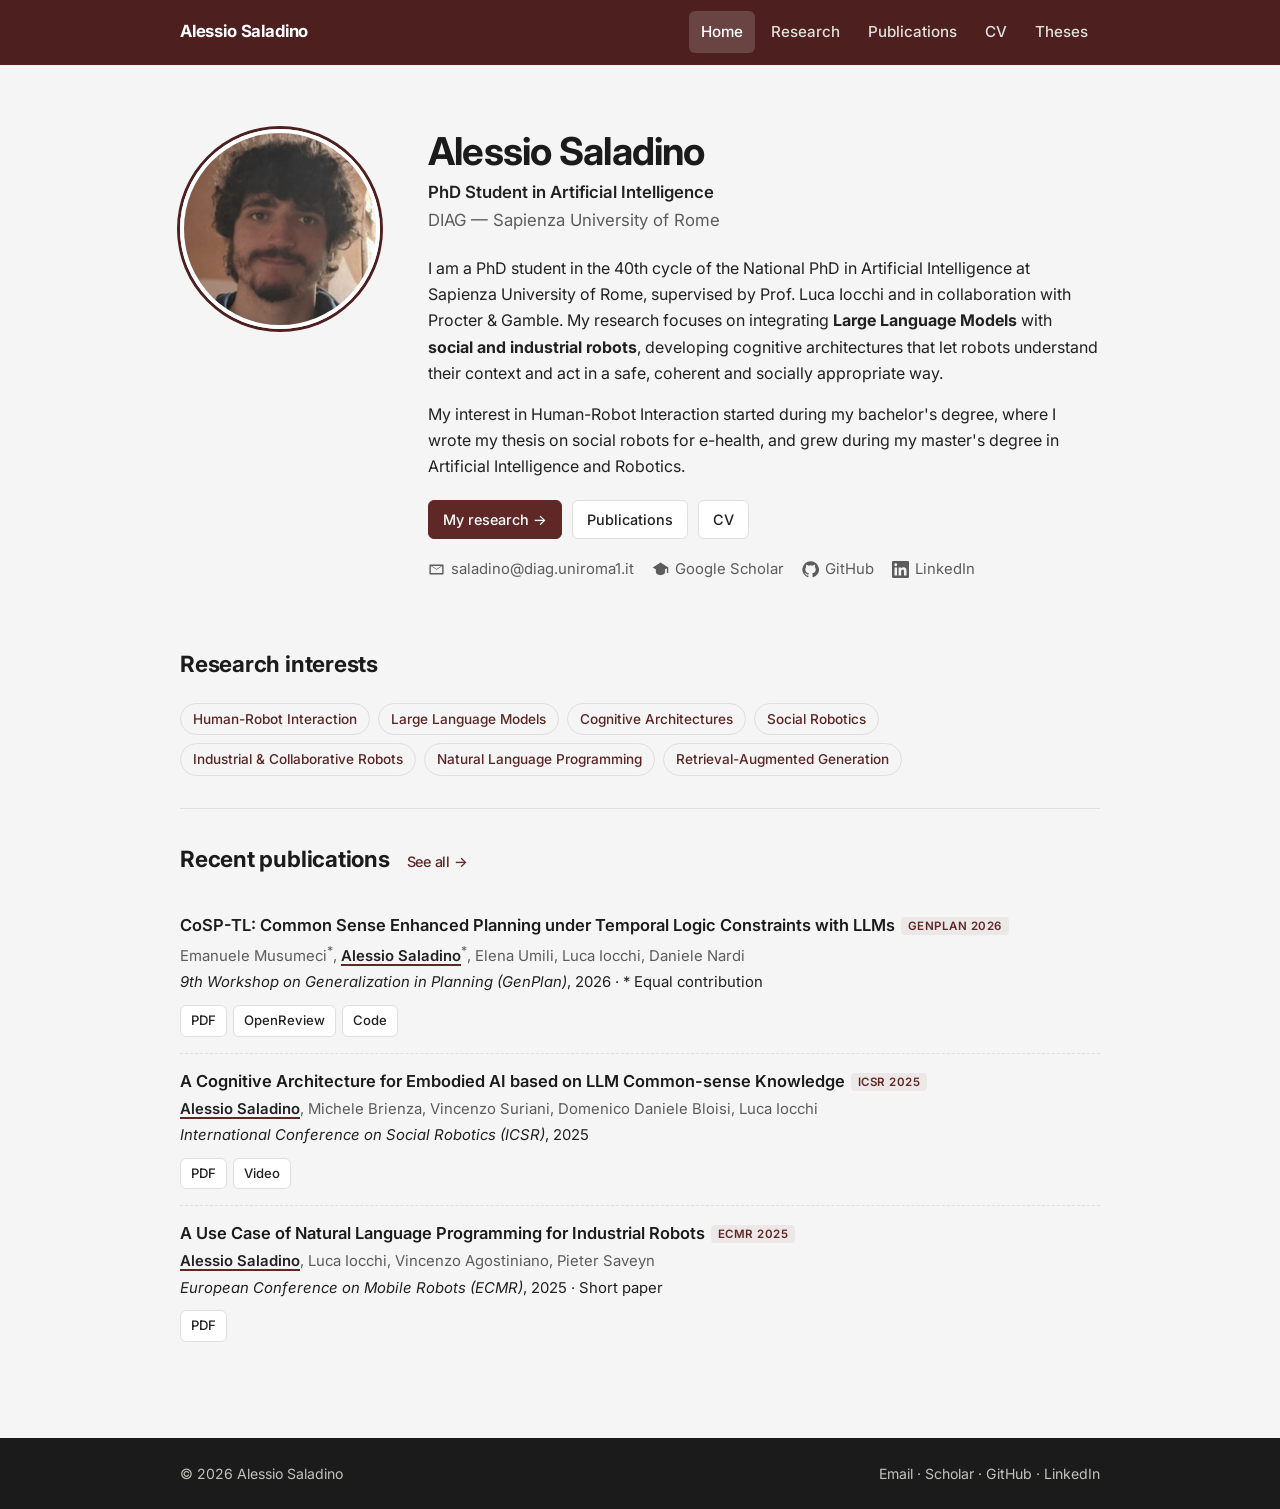
==== commit 550eeba2: "Add contact links" ====
--- a/index.html
+++ b/index.html
@@ -51,12 +51,24 @@
                         <a class="btn btn-primary" href="research.html">My research →</a>
                         <a class="btn" href="publications.html">Publications</a>
                         <a class="btn" href="cv.html">CV</a>
-                        <!-- Add your profiles here, e.g.:
-                        <a class="btn" href="mailto:you@diag.uniroma1.it">Email</a>
-                        <a class="btn" href="https://scholar.google.com/citations?user=XXXX" target="_blank" rel="noopener">Google Scholar</a>
-                        <a class="btn" href="https://github.com/XXXX" target="_blank" rel="noopener">GitHub</a>
-                        <a class="btn" href="https://www.linkedin.com/in/XXXX" target="_blank" rel="noopener">LinkedIn</a>
-                        -->
+                    </div>
+                    <div class="contact-row">
+                        <a href="mailto:saladino@diag.uniroma1.it" aria-label="Email">
+                            <svg viewBox="0 0 24 24" aria-hidden="true"><path d="M3 5h18a1 1 0 0 1 1 1v12a1 1 0 0 1-1 1H3a1 1 0 0 1-1-1V6a1 1 0 0 1 1-1zm1 2.2V17h16V7.2l-8 5.3-8-5.3zM5.4 7 12 11.4 18.6 7H5.4z"/></svg>
+                            saladino@diag.uniroma1.it
+                        </a>
+                        <a href="https://scholar.google.com/citations?user=L3rj_esAAAAJ" target="_blank" rel="noopener" aria-label="Google Scholar">
+                            <svg viewBox="0 0 24 24" aria-hidden="true"><path d="M12 2 1 9l11 7 9-5.73V17h2V9L12 2zm-6.5 9.9V16c0 2.2 2.9 4 6.5 4s6.5-1.8 6.5-4v-4.1L12 16l-6.5-4.1z"/></svg>
+                            Google Scholar
+                        </a>
+                        <a href="https://github.com/AlessioSal98" target="_blank" rel="noopener" aria-label="GitHub">
+                            <svg viewBox="0 0 24 24" aria-hidden="true"><path d="M12 .5a11.5 11.5 0 0 0-3.64 22.41c.58.1.79-.25.79-.56v-2c-3.2.7-3.88-1.37-3.88-1.37-.52-1.33-1.28-1.69-1.28-1.69-1.05-.72.08-.7.08-.7 1.16.08 1.77 1.19 1.77 1.19 1.03 1.77 2.7 1.26 3.36.96.1-.75.4-1.26.73-1.55-2.55-.29-5.24-1.28-5.24-5.69 0-1.26.45-2.28 1.19-3.09-.12-.29-.52-1.46.11-3.05 0 0 .97-.31 3.17 1.18a11 11 0 0 1 5.77 0c2.2-1.49 3.17-1.18 3.17-1.18.63 1.59.23 2.76.11 3.05.74.81 1.19 1.83 1.19 3.09 0 4.42-2.69 5.39-5.26 5.68.41.36.78 1.06.78 2.14v3.17c0 .31.21.67.8.56A11.5 11.5 0 0 0 12 .5z"/></svg>
+                            GitHub
+                        </a>
+                        <a href="https://www.linkedin.com/in/alessio-saladino/" target="_blank" rel="noopener" aria-label="LinkedIn">
+                            <svg viewBox="0 0 24 24" aria-hidden="true"><path d="M20.45 20.45h-3.56v-5.57c0-1.33-.02-3.04-1.85-3.04-1.85 0-2.13 1.45-2.13 2.94v5.67H9.35V9h3.41v1.56h.05c.48-.9 1.64-1.85 3.37-1.85 3.6 0 4.27 2.37 4.27 5.46v6.28zM5.34 7.43a2.06 2.06 0 1 1 0-4.13 2.06 2.06 0 0 1 0 4.13zM7.12 20.45H3.56V9h3.56v11.45zM22.22 0H1.77C.79 0 0 .77 0 1.73v20.54C0 23.23.79 24 1.77 24h20.45c.98 0 1.78-.77 1.78-1.73V1.73C24 .77 23.2 0 22.22 0z"/></svg>
+                            LinkedIn
+                        </a>
                     </div>
                 </div>
             </div>
@@ -97,7 +109,12 @@
     <footer class="site-footer">
         <div class="container">
             <span>&copy; <span id="year">2025</span> Alessio Saladino</span>
-            <span>Sapienza University of Rome</span>
+            <span class="footer-links">
+                <a href="mailto:saladino@diag.uniroma1.it">Email</a> ·
+                <a href="https://scholar.google.com/citations?user=L3rj_esAAAAJ" target="_blank" rel="noopener">Scholar</a> ·
+                <a href="https://github.com/AlessioSal98" target="_blank" rel="noopener">GitHub</a> ·
+                <a href="https://www.linkedin.com/in/alessio-saladino/" target="_blank" rel="noopener">LinkedIn</a>
+            </span>
         </div>
     </footer>
 
--- a/assets/css/style.css
+++ b/assets/css/style.css
@@ -481,3 +481,12 @@
     .nav-links { background: var(--header-bg); border-bottom-color: var(--header-bg); }
 }
 .site-footer { background: var(--footer-bg); color: var(--footer-text); border-top: none; }
+
+/* ---------- Contacts ---------- */
+.contact-row { display: flex; flex-wrap: wrap; gap: 18px; margin-top: 18px; font-size: .93rem; }
+.contact-row a { display: inline-flex; align-items: center; gap: 6px; color: var(--text-muted); }
+.contact-row a:hover { color: var(--accent); text-decoration: none; }
+.contact-row svg { width: 17px; height: 17px; fill: currentColor; }
+.footer-links a { color: var(--footer-text); }
+.footer-links a:hover { color: #fff; }
+@media (max-width: 720px) { .contact-row { justify-content: center; } }
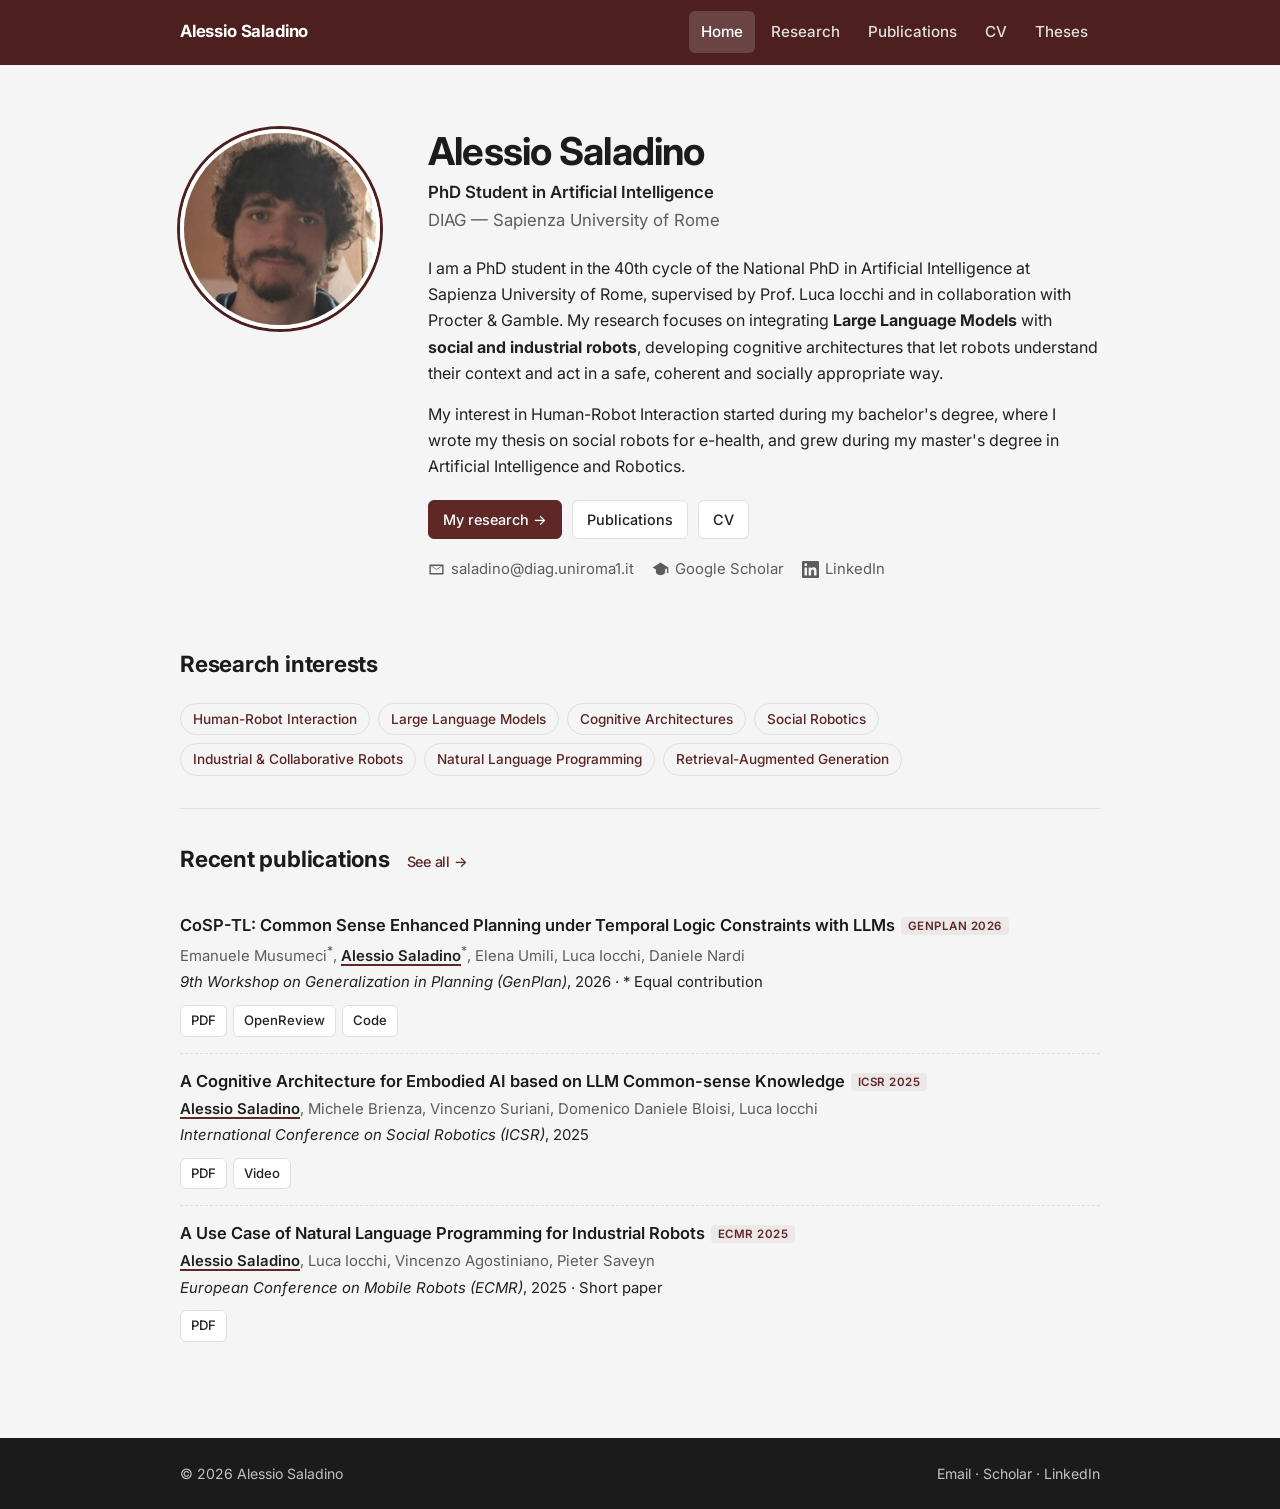
==== commit 6d9c4b43: "Remove GitHub profile link" ====
--- a/index.html
+++ b/index.html
@@ -8,7 +8,7 @@
     <link rel="preconnect" href="https://fonts.googleapis.com">
     <link rel="preconnect" href="https://fonts.gstatic.com" crossorigin>
     <link href="https://fonts.googleapis.com/css2?family=Inter:wght@400;500;600;700&display=swap" rel="stylesheet">
-    <link rel="stylesheet" href="assets/css/style.css">
+    <link rel="stylesheet" href="assets/css/style.css?v=202611171207">
 </head>
 <body>
     <header class="site-header">
@@ -54,19 +54,15 @@
                     </div>
                     <div class="contact-row">
                         <a href="mailto:saladino@diag.uniroma1.it" aria-label="Email">
-                            <svg viewBox="0 0 24 24" aria-hidden="true"><path d="M3 5h18a1 1 0 0 1 1 1v12a1 1 0 0 1-1 1H3a1 1 0 0 1-1-1V6a1 1 0 0 1 1-1zm1 2.2V17h16V7.2l-8 5.3-8-5.3zM5.4 7 12 11.4 18.6 7H5.4z"/></svg>
+                            <svg width="16" height="16" viewBox="0 0 24 24" aria-hidden="true"><path d="M3 5h18a1 1 0 0 1 1 1v12a1 1 0 0 1-1 1H3a1 1 0 0 1-1-1V6a1 1 0 0 1 1-1zm1 2.2V17h16V7.2l-8 5.3-8-5.3zM5.4 7 12 11.4 18.6 7H5.4z"/></svg>
                             saladino@diag.uniroma1.it
                         </a>
                         <a href="https://scholar.google.com/citations?user=L3rj_esAAAAJ" target="_blank" rel="noopener" aria-label="Google Scholar">
-                            <svg viewBox="0 0 24 24" aria-hidden="true"><path d="M12 2 1 9l11 7 9-5.73V17h2V9L12 2zm-6.5 9.9V16c0 2.2 2.9 4 6.5 4s6.5-1.8 6.5-4v-4.1L12 16l-6.5-4.1z"/></svg>
+                            <svg width="16" height="16" viewBox="0 0 24 24" aria-hidden="true"><path d="M12 2 1 9l11 7 9-5.73V17h2V9L12 2zm-6.5 9.9V16c0 2.2 2.9 4 6.5 4s6.5-1.8 6.5-4v-4.1L12 16l-6.5-4.1z"/></svg>
                             Google Scholar
                         </a>
-                        <a href="https://github.com/AlessioSal98" target="_blank" rel="noopener" aria-label="GitHub">
-                            <svg viewBox="0 0 24 24" aria-hidden="true"><path d="M12 .5a11.5 11.5 0 0 0-3.64 22.41c.58.1.79-.25.79-.56v-2c-3.2.7-3.88-1.37-3.88-1.37-.52-1.33-1.28-1.69-1.28-1.69-1.05-.72.08-.7.08-.7 1.16.08 1.77 1.19 1.77 1.19 1.03 1.77 2.7 1.26 3.36.96.1-.75.4-1.26.73-1.55-2.55-.29-5.24-1.28-5.24-5.69 0-1.26.45-2.28 1.19-3.09-.12-.29-.52-1.46.11-3.05 0 0 .97-.31 3.17 1.18a11 11 0 0 1 5.77 0c2.2-1.49 3.17-1.18 3.17-1.18.63 1.59.23 2.76.11 3.05.74.81 1.19 1.83 1.19 3.09 0 4.42-2.69 5.39-5.26 5.68.41.36.78 1.06.78 2.14v3.17c0 .31.21.67.8.56A11.5 11.5 0 0 0 12 .5z"/></svg>
-                            GitHub
-                        </a>
                         <a href="https://www.linkedin.com/in/alessio-saladino/" target="_blank" rel="noopener" aria-label="LinkedIn">
-                            <svg viewBox="0 0 24 24" aria-hidden="true"><path d="M20.45 20.45h-3.56v-5.57c0-1.33-.02-3.04-1.85-3.04-1.85 0-2.13 1.45-2.13 2.94v5.67H9.35V9h3.41v1.56h.05c.48-.9 1.64-1.85 3.37-1.85 3.6 0 4.27 2.37 4.27 5.46v6.28zM5.34 7.43a2.06 2.06 0 1 1 0-4.13 2.06 2.06 0 0 1 0 4.13zM7.12 20.45H3.56V9h3.56v11.45zM22.22 0H1.77C.79 0 0 .77 0 1.73v20.54C0 23.23.79 24 1.77 24h20.45c.98 0 1.78-.77 1.78-1.73V1.73C24 .77 23.2 0 22.22 0z"/></svg>
+                            <svg width="16" height="16" viewBox="0 0 24 24" aria-hidden="true"><path d="M20.45 20.45h-3.56v-5.57c0-1.33-.02-3.04-1.85-3.04-1.85 0-2.13 1.45-2.13 2.94v5.67H9.35V9h3.41v1.56h.05c.48-.9 1.64-1.85 3.37-1.85 3.6 0 4.27 2.37 4.27 5.46v6.28zM5.34 7.43a2.06 2.06 0 1 1 0-4.13 2.06 2.06 0 0 1 0 4.13zM7.12 20.45H3.56V9h3.56v11.45zM22.22 0H1.77C.79 0 0 .77 0 1.73v20.54C0 23.23.79 24 1.77 24h20.45c.98 0 1.78-.77 1.78-1.73V1.73C24 .77 23.2 0 22.22 0z"/></svg>
                             LinkedIn
                         </a>
                     </div>
@@ -112,7 +108,6 @@
             <span class="footer-links">
                 <a href="mailto:saladino@diag.uniroma1.it">Email</a> ·
                 <a href="https://scholar.google.com/citations?user=L3rj_esAAAAJ" target="_blank" rel="noopener">Scholar</a> ·
-                <a href="https://github.com/AlessioSal98" target="_blank" rel="noopener">GitHub</a> ·
                 <a href="https://www.linkedin.com/in/alessio-saladino/" target="_blank" rel="noopener">LinkedIn</a>
             </span>
         </div>
